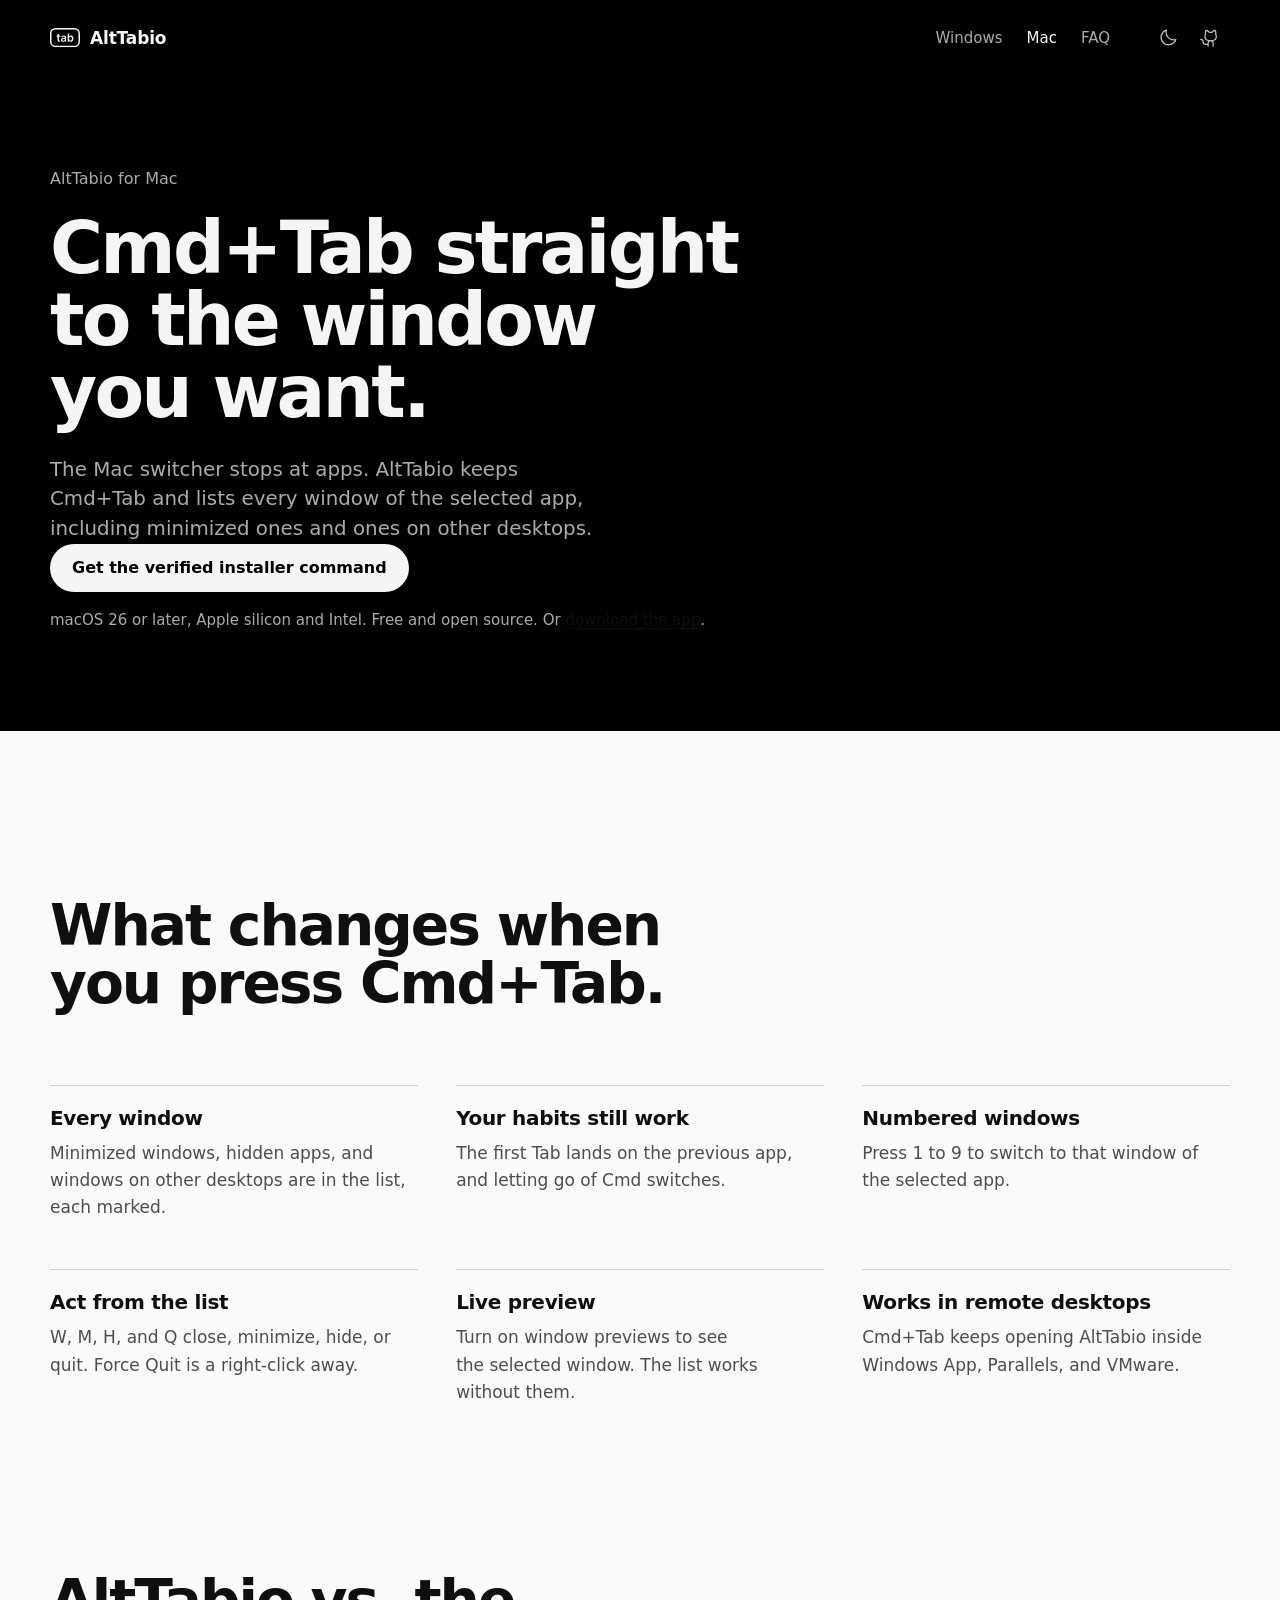
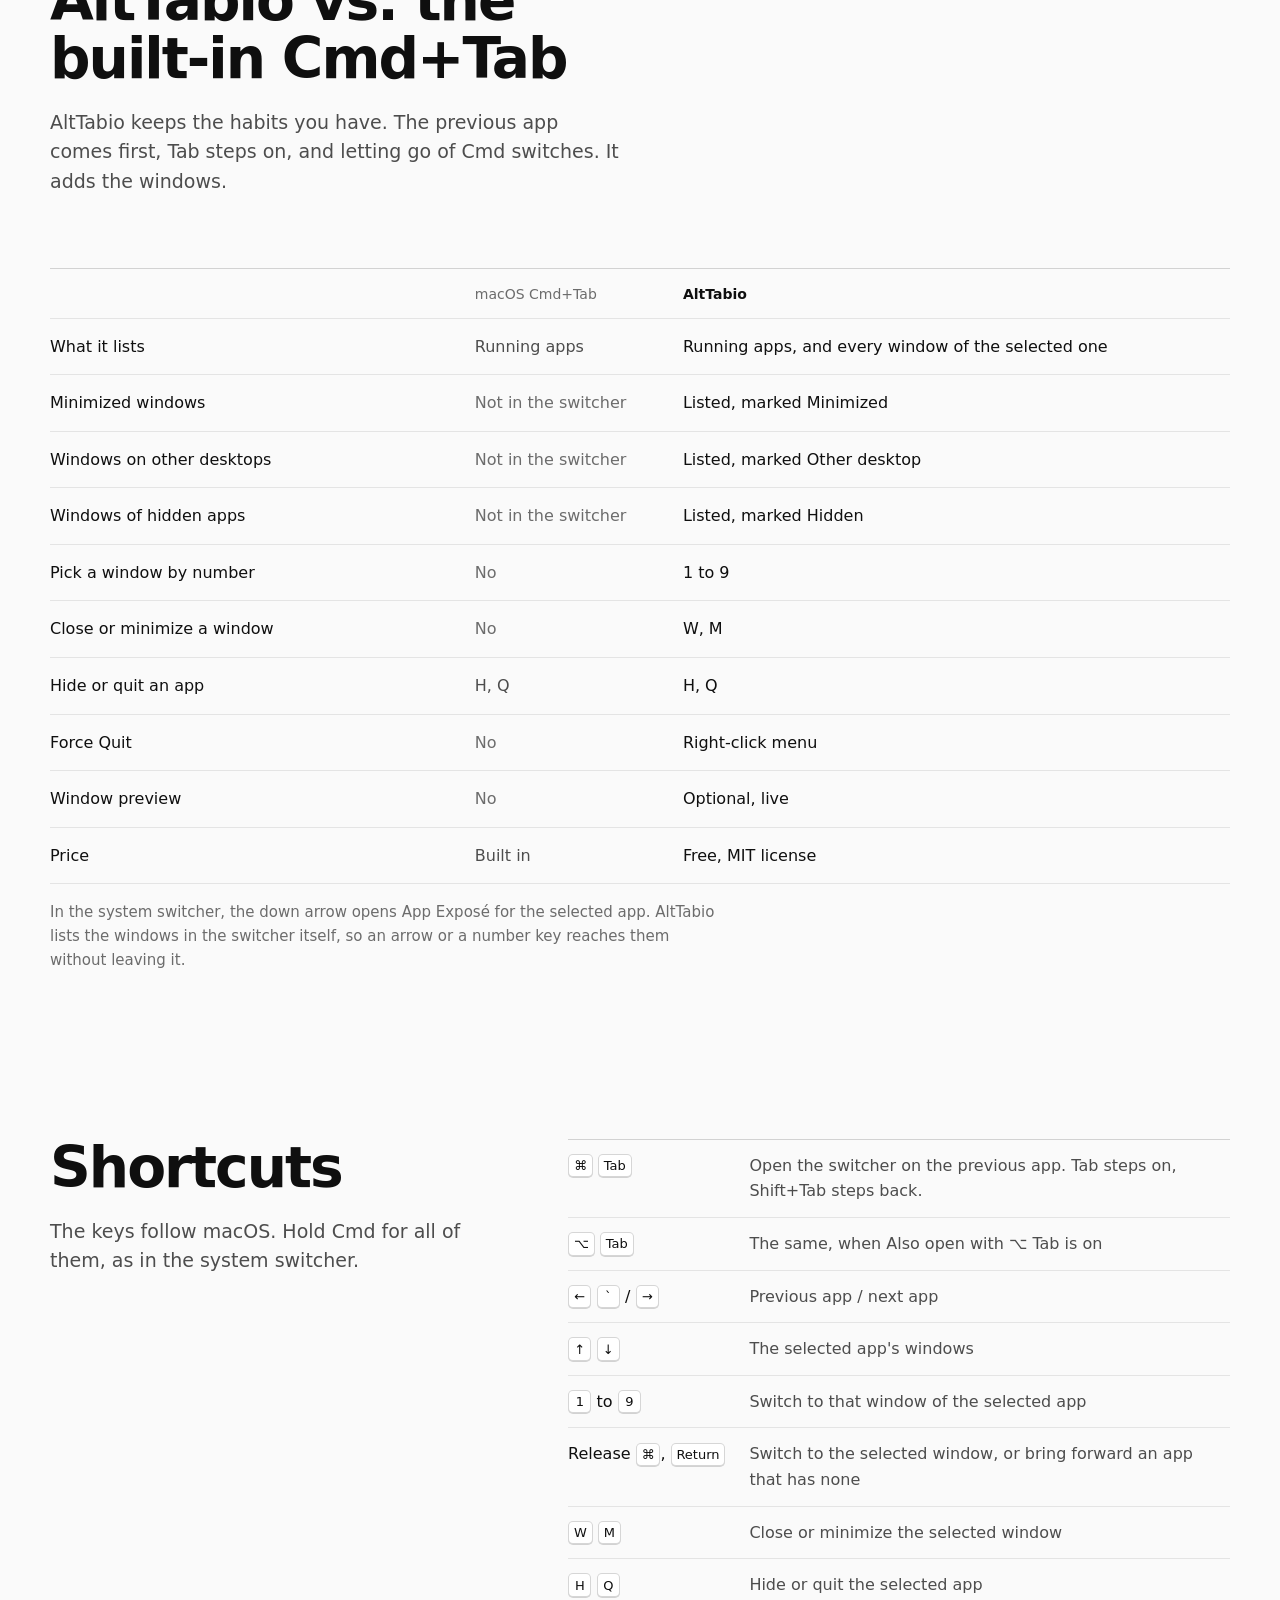
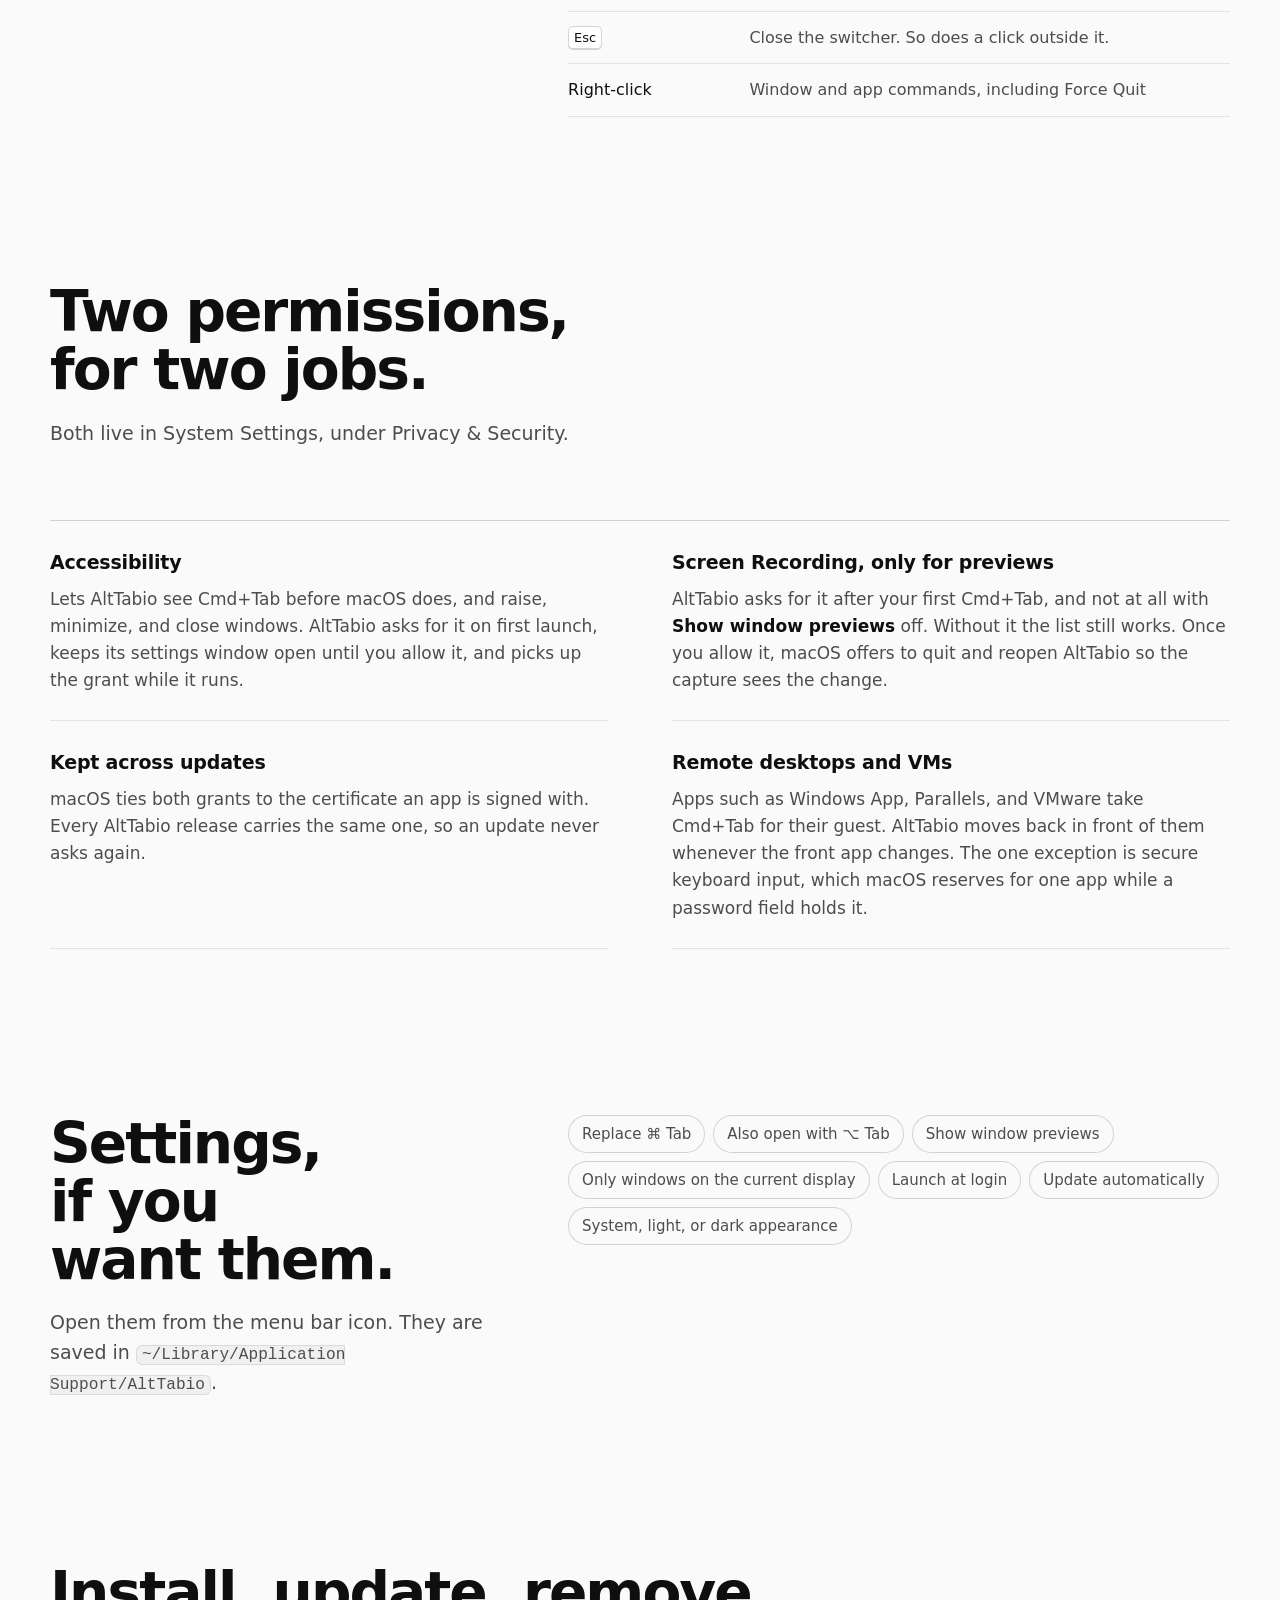
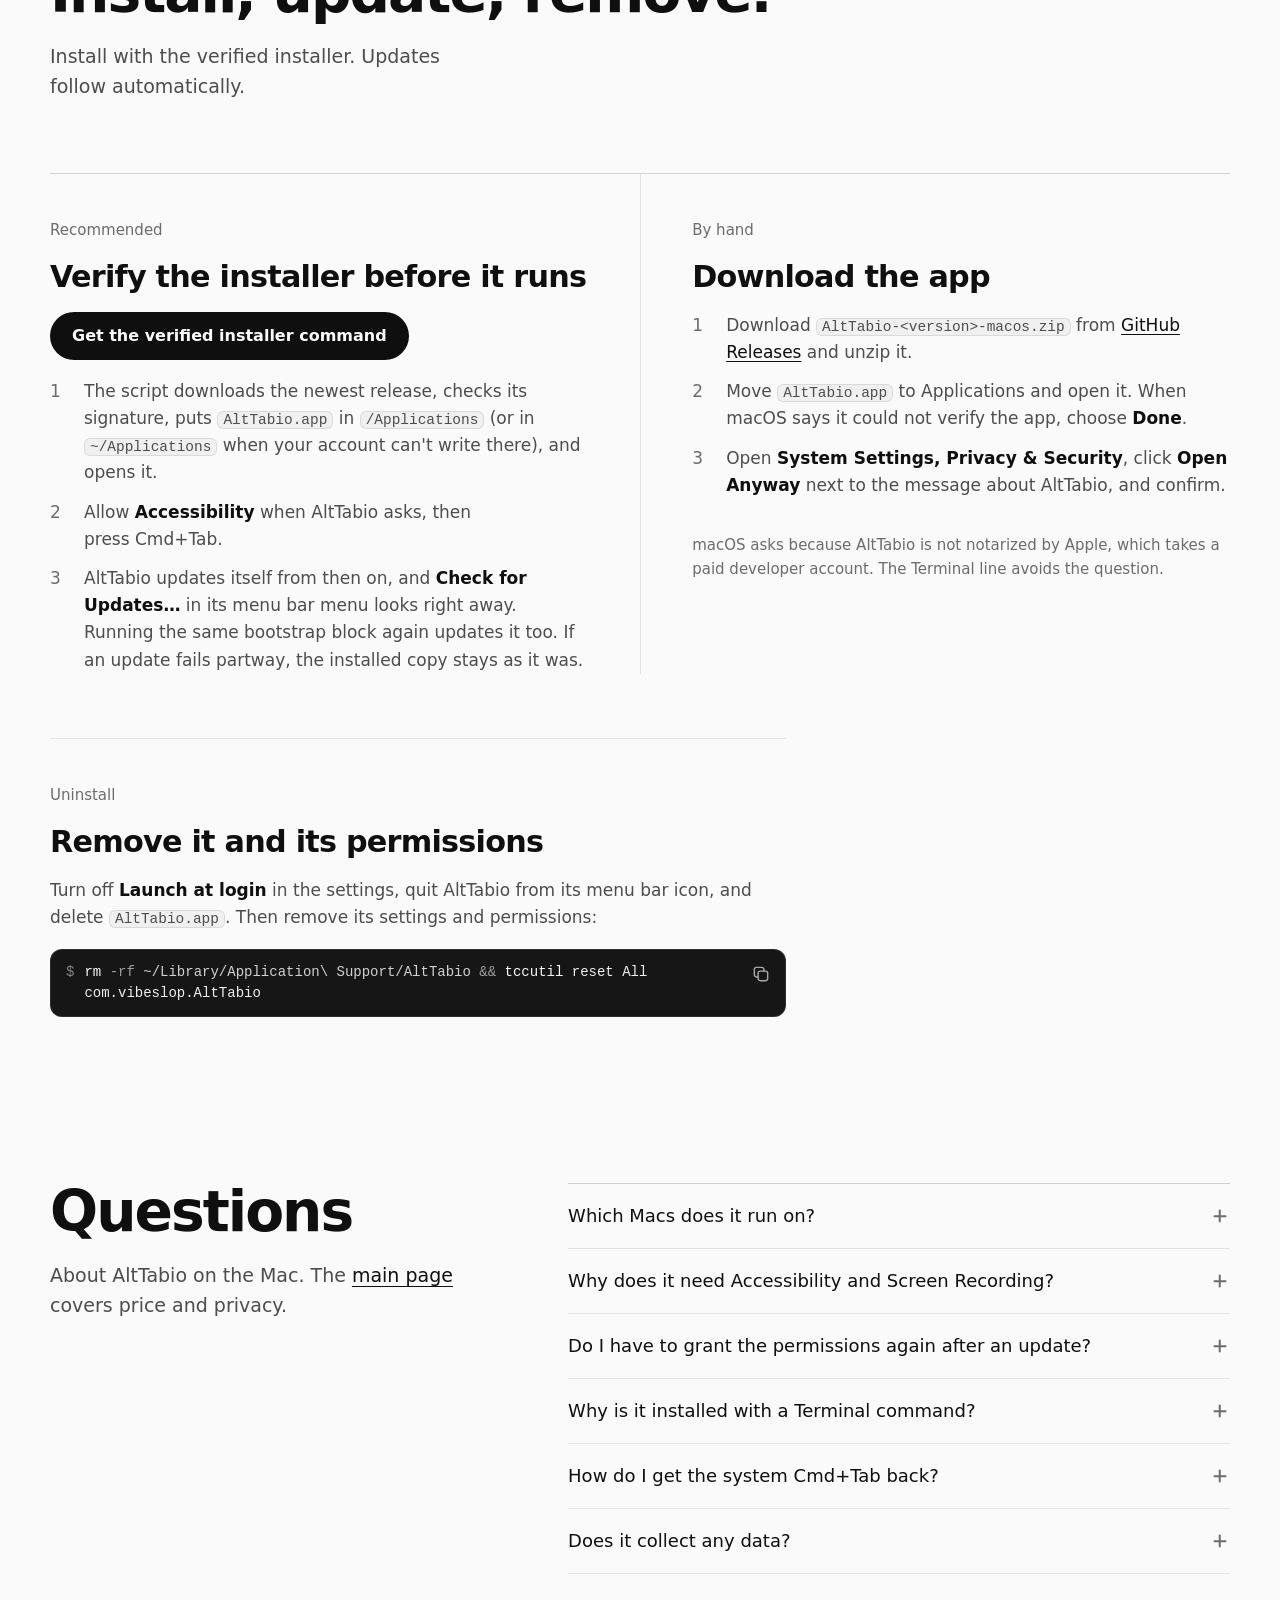
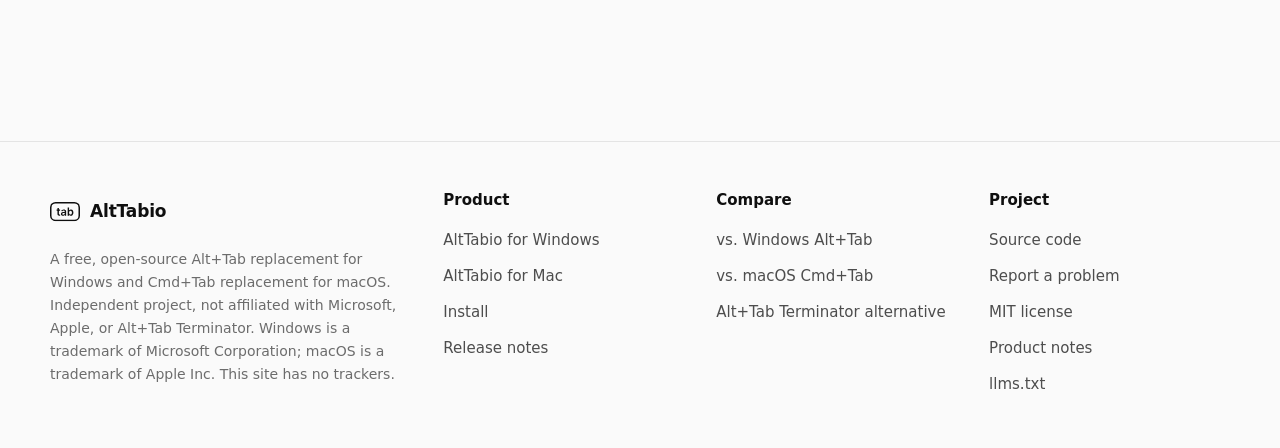
==== docs/mac/index.html @ 4c7744f5 "Authenticate macOS installers before mounting or execution Replace the Pages curl-to-shell command w" ====
<!doctype html>
<html lang="en">
<head>
<meta charset="utf-8" />
<meta name="viewport" content="width=device-width, initial-scale=1" />
<title>AltTabio for Mac: a Cmd+Tab replacement that shows every window</title>
<meta name="description" content="Replace Cmd+Tab on macOS with a switcher that lists every window of every app, including minimized windows and windows on other desktops. Free and open source, for macOS 26 and later." />
<meta name="robots" content="index, follow, max-image-preview:large, max-snippet:-1, max-video-preview:-1" />
<meta name="theme-color" content="#000000" media="(prefers-color-scheme: light)" />
<meta name="theme-color" content="#000000" media="(prefers-color-scheme: dark)" />
<meta name="color-scheme" content="light dark" />
<link rel="canonical" href="https://vibeslop.github.io/AltTabio/mac/" />
<link rel="alternate" type="application/atom+xml" title="AltTabio releases" href="https://github.com/vibeslop/AltTabio/releases.atom" />
<link rel="icon" href="../favicon.ico" sizes="any" />
<link rel="icon" href="../favicon.svg" type="image/svg+xml" />
<link rel="apple-touch-icon" href="../alttabio-icon.png" />
<meta property="og:type" content="website" />
<meta property="og:site_name" content="AltTabio" />
<meta property="og:locale" content="en_US" />
<meta property="og:title" content="AltTabio for Mac: Cmd+Tab that shows every window" />
<meta property="og:description" content="Every window of every app, including minimized ones and ones on other desktops, one Cmd+Tab away. Free and open source." />
<meta property="og:url" content="https://vibeslop.github.io/AltTabio/mac/" />
<meta property="og:image" content="https://vibeslop.github.io/AltTabio/images/og-share.jpg" />
<meta property="og:image:type" content="image/jpeg" />
<meta property="og:image:width" content="1200" />
<meta property="og:image:height" content="630" />
<meta property="og:image:alt" content="AltTabio: Stop tabbing past the window you want. Free for Windows and Mac. A dark keyboard with the Tab key lit." />
<meta name="twitter:card" content="summary_large_image" />
<meta name="twitter:title" content="AltTabio for Mac: Cmd+Tab that shows every window" />
<meta name="twitter:description" content="Every window of every app, including minimized ones and ones on other desktops, one Cmd+Tab away. Free and open source." />
<meta name="twitter:image" content="https://vibeslop.github.io/AltTabio/images/og-share.jpg" />
<link rel="stylesheet" href="../site.css" />
<script>
(function () {
  var root = document.documentElement;
  try {
    var stored = localStorage.getItem("alttabio-theme");
    root.dataset.theme = stored === "light" || stored === "dark" ? stored
      : (matchMedia("(prefers-color-scheme: dark)").matches ? "dark" : "light");
  } catch (e) {
    root.dataset.theme = "light";
  }
  // Picks the download to lead with before the first paint. iPads report a Mac platform
  // but have touch points, and AltTabio does not run on them.
  var platform = (navigator.userAgentData && navigator.userAgentData.platform) || navigator.platform || "";
  root.dataset.os = /mac/i.test(platform) && navigator.maxTouchPoints < 2 ? "mac" : /win/i.test(platform) ? "windows" : "other";
})();
</script>
<script src="../site.js" defer></script>
<script type="application/ld+json">
{
  "@context": "https://schema.org",
  "@graph": [
    {
      "@type": "WebPage",
      "@id": "https://vibeslop.github.io/AltTabio/mac/#webpage",
      "url": "https://vibeslop.github.io/AltTabio/mac/",
      "name": "AltTabio for Mac: a Cmd+Tab replacement that shows every window",
      "isPartOf": {"@id": "https://vibeslop.github.io/AltTabio/#website"},
      "about": {"@id": "https://vibeslop.github.io/AltTabio/mac/#software"},
      "breadcrumb": {"@id": "https://vibeslop.github.io/AltTabio/mac/#breadcrumb"},
      "inLanguage": "en",
      "dateModified": "2026-10-23"
    },
    {
      "@type": "BreadcrumbList",
      "@id": "https://vibeslop.github.io/AltTabio/mac/#breadcrumb",
      "itemListElement": [
        {"@type": "ListItem", "position": 1, "name": "AltTabio", "item": "https://vibeslop.github.io/AltTabio/"},
        {"@type": "ListItem", "position": 2, "name": "Mac", "item": "https://vibeslop.github.io/AltTabio/mac/"}
      ]
    },
    {
      "@type": "SoftwareApplication",
      "@id": "https://vibeslop.github.io/AltTabio/mac/#software",
      "name": "AltTabio for Mac",
      "url": "https://vibeslop.github.io/AltTabio/mac/",
      "image": "https://vibeslop.github.io/AltTabio/alttabio-icon.png",
      "description": "A free, open-source Cmd+Tab replacement for macOS 26 and later. It lists the running apps and every window of the selected one, including minimized windows, windows of hidden apps, and windows on other desktops.",
      "applicationCategory": "UtilitiesApplication",
      "applicationSubCategory": "Window switcher",
      "operatingSystem": "macOS 26",
      "softwareVersion": "1.3.0",
      "softwareRequirements": "macOS 26 or later, Apple silicon or Intel",
      "downloadUrl": "https://github.com/vibeslop/AltTabio/releases/latest",
      "installUrl": "https://vibeslop.github.io/AltTabio/mac/#install",
      "codeRepository": "https://github.com/vibeslop/AltTabio",
      "license": "https://opensource.org/licenses/MIT",
      "isAccessibleForFree": true,
      "offers": {"@type": "Offer", "price": "0", "priceCurrency": "USD", "availability": "https://schema.org/InStock"},
      "featureList": [
        "Replaces Cmd+Tab and optionally Option+Tab",
        "Lists every window of the selected app, including minimized, hidden, and other-desktop windows",
        "Keys 1 to 9 switch to a window of the selected app",
        "W, M, H, and Q close, minimize, hide, or quit from the switcher",
        "Optional live preview of the selected window",
        "Force Quit from the right-click menu",
        "Keeps working inside remote desktop and virtual machine apps",
        "Universal app for Apple silicon and Intel Macs"
      ]
    },
    {
      "@type": "FAQPage",
      "@id": "https://vibeslop.github.io/AltTabio/mac/#faq-schema",
      "mainEntity": [
        {"@type": "Question", "name": "Which Macs does AltTabio run on?", "acceptedAnswer": {"@type": "Answer", "text": "Any Mac with macOS 26 or later. The download is a universal app for Apple silicon and Intel."}},
        {"@type": "Question", "name": "Why does AltTabio need Accessibility and Screen Recording?", "acceptedAnswer": {"@type": "Answer", "text": "Accessibility lets AltTabio see Cmd+Tab before macOS does and raise, minimize, and close windows. Screen Recording is only for window previews, and AltTabio asks for it after your first Cmd+Tab. Without it the list still works, and the preview area shows a hint instead."}},
        {"@type": "Question", "name": "Do I have to grant the permissions again after an update?", "acceptedAnswer": {"@type": "Answer", "text": "No. macOS ties the permissions to the certificate an app is signed with, and every AltTabio release is signed with the same one."}},
        {"@type": "Question", "name": "Why is AltTabio installed with a Terminal command?", "acceptedAnswer": {"@type": "Answer", "text": "AltTabio is not notarized by Apple, which takes a paid developer account, so macOS blocks a copy downloaded in a browser. The README command downloads with curl and verifies the installer image against AltTabio's pinned release certificate before mounting it or running its script."}},
        {"@type": "Question", "name": "How do I get the system Cmd+Tab back?", "acceptedAnswer": {"@type": "Answer", "text": "Turn off Replace Cmd+Tab in the AltTabio settings, or quit AltTabio from its menu bar icon."}},
        {"@type": "Question", "name": "Does AltTabio collect any data?", "acceptedAnswer": {"@type": "Answer", "text": "No. The app has no analytics. It goes online to check for and download updates from GitHub. Update automatically in Settings turns off automatic updates; you can still check manually. Previews are drawn on your Mac and never saved or sent anywhere."}}
      ]
    }
  ]
}
</script>
</head>
<body>
<a class="skip" href="#main">Skip to content</a>

<svg width="0" height="0" style="position:absolute" aria-hidden="true">
  <symbol id="mark" viewBox="0 0 25 16">
    <rect x=".625" y=".625" width="23.75" height="14.75" rx="4" fill="none" stroke="currentColor" stroke-width="1.25"/>
    <path fill="currentColor" d="M8.39 6.3L8.39 7.23L7.41 7.23L7.41 9.96Q7.41 10.23 7.52 10.36Q7.64 10.49 7.91 10.49Q7.99 10.49 8.12 10.47Q8.26 10.45 8.34 10.43L8.53 11.35Q8.33 11.41 8.13 11.43Q7.92 11.46 7.74 11.46Q7.01 11.46 6.61 11.09Q6.22 10.73 6.22 10.06L6.22 7.23L5.5 7.23L5.5 6.3L6.22 6.3L6.22 5.09L7.41 5.09L7.41 6.3ZM10.79 11.49Q10.31 11.49 9.92 11.32Q9.53 11.14 9.31 10.8Q9.09 10.46 9.09 9.96Q9.09 9.39 9.37 9.07Q9.65 8.75 10.09 8.61Q10.53 8.47 11.02 8.42Q11.69 8.35 11.98 8.28Q12.28 8.22 12.28 7.96L12.28 7.94Q12.28 7.56 12.05 7.36Q11.82 7.15 11.39 7.15Q10.95 7.15 10.68 7.35Q10.42 7.54 10.33 7.79L9.23 7.57Q9.46 6.9 10.04 6.57Q10.62 6.24 11.39 6.24Q11.75 6.24 12.11 6.32Q12.48 6.41 12.78 6.61Q13.09 6.8 13.28 7.14Q13.46 7.48 13.46 7.99L13.46 11.39L12.33 11.39L12.33 10.69L12.28 10.69Q12.12 11.01 11.75 11.25Q11.38 11.49 10.79 11.49ZM11.09 10.61Q11.64 10.61 11.96 10.3Q12.29 9.99 12.29 9.56L12.29 8.96Q12.21 9.03 12 9.08Q11.79 9.12 11.55 9.16Q11.32 9.19 11.17 9.21Q10.77 9.27 10.5 9.43Q10.23 9.6 10.23 9.95Q10.23 10.27 10.47 10.44Q10.72 10.61 11.09 10.61ZM17.4 11.48Q16.96 11.48 16.67 11.33Q16.39 11.18 16.21 10.97Q16.04 10.76 15.95 10.58L15.87 10.58L15.87 11.39L14.72 11.39L14.72 4.61L15.9 4.61L15.9 7.15L15.95 7.15Q16.04 6.97 16.2 6.76Q16.37 6.54 16.66 6.39Q16.95 6.24 17.4 6.24Q17.99 6.24 18.47 6.54Q18.94 6.84 19.22 7.42Q19.5 8.01 19.5 8.85Q19.5 9.69 19.22 10.28Q18.95 10.86 18.48 11.17Q18 11.48 17.4 11.48ZM17.08 10.51Q17.67 10.51 17.98 10.03Q18.29 9.56 18.29 8.85Q18.29 8.14 17.98 7.68Q17.68 7.21 17.08 7.21Q16.49 7.21 16.19 7.66Q15.88 8.11 15.88 8.85Q15.88 9.59 16.19 10.05Q16.5 10.51 17.08 10.51Z"/>
  </symbol>
  <symbol id="i-download" viewBox="0 0 24 24"><g fill="none" stroke="currentColor" stroke-width="1.8" stroke-linecap="round" stroke-linejoin="round"><path d="M12 4v11M7.5 10.5L12 15l4.5-4.5M5 19.5h14"/></g></symbol>
  <symbol id="i-github" viewBox="0 0 256 256"><path fill="currentColor" d="M208.31,75.68A59.78,59.78,0,0,0,202.93,28,8,8,0,0,0,196,24a59.75,59.75,0,0,0-48,24H124A59.75,59.75,0,0,0,76,24a8,8,0,0,0-6.93,4,59.78,59.78,0,0,0-5.38,47.68A58.14,58.14,0,0,0,56,104v8a56.06,56.06,0,0,0,48.44,55.47A39.8,39.8,0,0,0,96,192v8H72a24,24,0,0,1-24-24A40,40,0,0,0,8,136a8,8,0,0,0,0,16,24,24,0,0,1,24,24,40,40,0,0,0,40,40H96v16a8,8,0,0,0,16,0V192a24,24,0,0,1,48,0v40a8,8,0,0,0,16,0V192a39.8,39.8,0,0,0-8.44-24.53A56.06,56.06,0,0,0,216,112v-8A58.14,58.14,0,0,0,208.31,75.68ZM200,112a40,40,0,0,1-40,40H112a40,40,0,0,1-40-40v-8a41.74,41.74,0,0,1,6.9-22.48A8,8,0,0,0,80,73.83a43.81,43.81,0,0,1,.79-33.58,43.88,43.88,0,0,1,32.32,20.06A8,8,0,0,0,119.82,64h32.35a8,8,0,0,0,6.74-3.69,43.87,43.87,0,0,1,32.32-20.06A43.81,43.81,0,0,1,192,73.83a8.09,8.09,0,0,0,1,7.65A41.72,41.72,0,0,1,200,104Z"/></symbol>
  <symbol id="i-list" viewBox="0 0 256 256"><path fill="currentColor" d="M224,128a8,8,0,0,1-8,8H40a8,8,0,0,1,0-16H216A8,8,0,0,1,224,128ZM40,72H216a8,8,0,0,0,0-16H40a8,8,0,0,0,0,16ZM216,184H40a8,8,0,0,0,0,16H216a8,8,0,0,0,0-16Z"/></symbol>
  <symbol id="i-x" viewBox="0 0 256 256"><path fill="currentColor" d="M205.66,194.34a8,8,0,0,1-11.32,11.32L128,139.31,61.66,205.66a8,8,0,0,1-11.32-11.32L116.69,128,50.34,61.66A8,8,0,0,1,61.66,50.34L128,116.69l66.34-66.35a8,8,0,0,1,11.32,11.32L139.31,128Z"/></symbol>
  <symbol id="i-sun" viewBox="0 0 256 256"><path fill="currentColor" d="M120,40V16a8,8,0,0,1,16,0V40a8,8,0,0,1-16,0Zm72,88a64,64,0,1,1-64-64A64.07,64.07,0,0,1,192,128Zm-16,0a48,48,0,1,0-48,48A48.05,48.05,0,0,0,176,128ZM58.34,69.66A8,8,0,0,0,69.66,58.34l-16-16A8,8,0,0,0,42.34,53.66Zm0,116.68-16,16a8,8,0,0,0,11.32,11.32l16-16a8,8,0,0,0-11.32-11.32ZM192,72a8,8,0,0,0,5.66-2.34l16-16a8,8,0,0,0-11.32-11.32l-16,16A8,8,0,0,0,192,72Zm5.66,114.34a8,8,0,0,0-11.32,11.32l16,16a8,8,0,0,0,11.32-11.32ZM48,128a8,8,0,0,0-8-8H16a8,8,0,0,0,0,16H40A8,8,0,0,0,48,128Zm80,80a8,8,0,0,0-8,8v24a8,8,0,0,0,16,0V216A8,8,0,0,0,128,208Zm112-88H216a8,8,0,0,0,0,16h24a8,8,0,0,0,0-16Z"/></symbol>
<symbol id="i-moon" viewBox="0 0 256 256"><path fill="currentColor" d="M233.54,142.23a8,8,0,0,0-8-2,88.08,88.08,0,0,1-109.8-109.8,8,8,0,0,0-10-10,104.84,104.84,0,0,0-52.91,37A104,104,0,0,0,136,224a103.09,103.09,0,0,0,62.52-20.88,104.84,104.84,0,0,0,37-52.91A8,8,0,0,0,233.54,142.23ZM188.9,190.34A88,88,0,0,1,65.66,67.11a89,89,0,0,1,31.4-26A106,106,0,0,0,96,56,104.11,104.11,0,0,0,200,160a106,106,0,0,0,14.92-1.06A89,89,0,0,1,188.9,190.34Z"/></symbol>
  <symbol id="i-arrow" viewBox="0 0 24 24"><g fill="none" stroke="currentColor" stroke-width="1.8" stroke-linecap="round" stroke-linejoin="round"><path d="M5 12h14M13 6l6 6-6 6"/></g></symbol>
  <symbol id="i-copy" viewBox="0 0 24 24"><g fill="none" stroke="currentColor" stroke-width="1.7" stroke-linecap="round" stroke-linejoin="round"><rect x="8.5" y="8.5" width="11.5" height="11.5" rx="2.5"/><path d="M15.5 8.5V6.5a2.5 2.5 0 0 0-2.5-2.5H6.5A2.5 2.5 0 0 0 4 6.5V13a2.5 2.5 0 0 0 2.5 2.5h2"/></g></symbol>
  <symbol id="i-check" viewBox="0 0 24 24"><g fill="none" stroke="currentColor" stroke-width="1.9" stroke-linecap="round" stroke-linejoin="round"><path d="M5 12.5l4.5 4.5L19 7.5"/></g></symbol>
  <symbol id="i-terminal" viewBox="0 0 24 24"><g fill="none" stroke="currentColor" stroke-width="1.8" stroke-linecap="round" stroke-linejoin="round"><path d="M5 7.5l4.5 4.5L5 16.5M12 17h7"/></g></symbol>
</svg>

<header class="stage">
  <nav class="wrap nav" aria-label="Site">
    <a class="brand" href="../" aria-label="AltTabio home">
      <svg class="mark" viewBox="0 0 25 16" aria-hidden="true"><use href="#mark"/></svg>
      <span>AltTabio</span>
    </a>
    <div class="navlinks">
      <a href="../windows/">Windows</a>
      <a href="../mac/" aria-current="page">Mac</a>
      <a href="#faq">FAQ</a>
    </div>
    <div class="nav-tools">
      <button class="icon-btn" id="theme-btn" type="button" aria-label="Use the dark appearance">
        <svg viewBox="0 0 256 256" aria-hidden="true"><use href="#i-moon"/></svg>
      </button>
      <a class="icon-btn nav-github" href="https://github.com/vibeslop/AltTabio" aria-label="AltTabio on GitHub">
        <svg viewBox="0 0 256 256" aria-hidden="true"><use href="#i-github"/></svg>
      </a>
    </div>
  </nav>
</header>

<main id="main">
  <section class="stage page-hero" aria-labelledby="hero-title">
    <div class="wrap">
      <span class="eyebrow">AltTabio for Mac</span>
      <h1 id="hero-title">Cmd+Tab straight to the window you want.</h1>
      <p class="sub">The Mac switcher stops at apps. AltTabio keeps Cmd+Tab and lists every window of the selected app, including minimized ones and ones on other desktops.</p>
      <a class="btn" href="https://github.com/vibeslop/AltTabio#macos">Get the verified installer command</a>
      <p class="note">macOS 26 or later, Apple silicon and Intel. Free and open source. Or <a href="#install">download the app</a>.</p>
    </div>
  </section>

  <section id="features" aria-labelledby="features-title">
    <div class="wrap">
      <div class="head">
        <h2 id="features-title">What changes when you press Cmd+Tab.</h2>
      </div>
      <dl class="promises three">
        <div><dt>Every window</dt><dd>Minimized windows, hidden apps, and windows on other desktops are in the list, each marked.</dd></div>
        <div><dt>Your habits still work</dt><dd>The first Tab lands on the previous app, and letting go of Cmd switches.</dd></div>
        <div><dt>Numbered windows</dt><dd>Press 1 to 9 to switch to that window of the selected app.</dd></div>
        <div><dt>Act from the list</dt><dd>W, M, H, and Q close, minimize, hide, or quit. Force Quit is a right-click away.</dd></div>
        <div><dt>Live preview</dt><dd>Turn on window previews to see the selected window. The list works without them.</dd></div>
        <div><dt>Works in remote desktops</dt><dd>Cmd+Tab keeps opening AltTabio inside Windows App, Parallels, and VMware.</dd></div>
      </dl>
    </div>
  </section>

  <section id="compare" aria-labelledby="compare-title">
    <div class="wrap">
      <div class="head">
        <h2 id="compare-title">AltTabio vs. the built-in Cmd+Tab</h2>
        <p>AltTabio keeps the habits you have. The previous app comes first, Tab steps on, and letting go of Cmd switches. It adds the windows.</p>
      </div>
      <div class="table-wrap">
          <table class="compare">
            <thead><tr><th scope="col"><span class="sr-only">Feature</span></th><th scope="col">macOS Cmd+Tab</th><th scope="col" class="us">AltTabio</th></tr></thead>
            <tbody>
              <tr><th scope="row">What it lists</th><td class="">Running apps</td><td class="us">Running apps, and every window of the selected one</td></tr>
              <tr><th scope="row">Minimized windows</th><td class="no">Not in the switcher</td><td class="us">Listed, marked Minimized</td></tr>
              <tr><th scope="row">Windows on other desktops</th><td class="no">Not in the switcher</td><td class="us">Listed, marked Other desktop</td></tr>
              <tr><th scope="row">Windows of hidden apps</th><td class="no">Not in the switcher</td><td class="us">Listed, marked Hidden</td></tr>
              <tr><th scope="row">Pick a window by number</th><td class="no">No</td><td class="us">1 to 9</td></tr>
              <tr><th scope="row">Close or minimize a window</th><td class="no">No</td><td class="us">W, M</td></tr>
              <tr><th scope="row">Hide or quit an app</th><td class="">H, Q</td><td class="us">H, Q</td></tr>
              <tr><th scope="row">Force Quit</th><td class="no">No</td><td class="us">Right-click menu</td></tr>
              <tr><th scope="row">Window preview</th><td class="no">No</td><td class="us">Optional, live</td></tr>
              <tr><th scope="row">Price</th><td class="">Built in</td><td class="us">Free, MIT license</td></tr>
            </tbody>
          </table>
        </div>
      <p class="note">In the system switcher, the down arrow opens App Exposé for the selected app. AltTabio lists the windows in the switcher itself, so an arrow or a number key reaches them without leaving it.</p>
    </div>
  </section>

  <section id="shortcuts" aria-labelledby="shortcuts-title">
    <div class="wrap split">
      <div class="head">
        <h2 id="shortcuts-title">Shortcuts</h2>
        <p>The keys follow macOS. Hold Cmd for all of them, as in the system switcher.</p>
      </div>
      <div class="table-wrap">
        <table class="table">
          <caption class="sr-only">AltTabio shortcuts on macOS</caption>
          <tbody>
          <tr><th scope="row"><kbd>⌘</kbd> <kbd>Tab</kbd></th><td>Open the switcher on the previous app. Tab steps on, Shift+Tab steps back.</td></tr>
          <tr><th scope="row"><kbd>⌥</kbd> <kbd>Tab</kbd></th><td>The same, when Also open with ⌥ Tab is on</td></tr>
          <tr><th scope="row"><kbd>←</kbd> <kbd>`</kbd> / <kbd>→</kbd></th><td>Previous app / next app</td></tr>
          <tr><th scope="row"><kbd>↑</kbd> <kbd>↓</kbd></th><td>The selected app's windows</td></tr>
          <tr><th scope="row"><kbd>1</kbd> to <kbd>9</kbd></th><td>Switch to that window of the selected app</td></tr>
          <tr><th scope="row">Release <kbd>⌘</kbd>, <kbd>Return</kbd></th><td>Switch to the selected window, or bring forward an app that has none</td></tr>
          <tr><th scope="row"><kbd>W</kbd> <kbd>M</kbd></th><td>Close or minimize the selected window</td></tr>
          <tr><th scope="row"><kbd>H</kbd> <kbd>Q</kbd></th><td>Hide or quit the selected app</td></tr>
          <tr><th scope="row"><kbd>Esc</kbd></th><td>Close the switcher. So does a click outside it.</td></tr>
          <tr><th scope="row">Right-click</th><td>Window and app commands, including Force Quit</td></tr>
          </tbody>
        </table>
      </div>
    </div>
  </section>

  <section id="permissions" aria-labelledby="permissions-title">
    <div class="wrap">
      <div class="head">
        <h2 id="permissions-title">Two permissions, for two jobs.</h2>
        <p>Both live in System Settings, under Privacy &amp; Security.</p>
      </div>
      <div class="cards">
        <div><h3>Accessibility</h3><p>Lets AltTabio see Cmd+Tab before macOS does, and raise, minimize, and close windows. AltTabio asks for it on first launch, keeps its settings window open until you allow it, and picks up the grant while it runs.</p></div>
        <div><h3>Screen Recording, only for previews</h3><p>AltTabio asks for it after your first Cmd+Tab, and not at all with <strong>Show window previews</strong> off. Without it the list still works. Once you allow it, macOS offers to quit and reopen AltTabio so the capture sees the change.</p></div>
        <div><h3>Kept across updates</h3><p>macOS ties both grants to the certificate an app is signed with. Every AltTabio release carries the same one, so an update never asks again.</p></div>
        <div id="remote"><h3>Remote desktops and VMs</h3><p>Apps such as Windows App, Parallels, and VMware take Cmd+Tab for their guest. AltTabio moves back in front of them whenever the front app changes. The one exception is secure keyboard input, which macOS reserves for one app while a password field holds it.</p></div>
      </div>
    </div>
  </section>

  <section id="settings" aria-labelledby="settings-title">
    <div class="wrap split">
      <div class="head">
        <h2 id="settings-title">Settings, if you want them.</h2>
        <p>Open them from the menu bar icon. They are saved in <code class="inline">~/Library/Application Support/AltTabio</code>.</p>
      </div>
      <ul class="chips">
        <li>Replace ⌘ Tab</li><li>Also open with ⌥ Tab</li><li>Show window previews</li>
        <li>Only windows on the current display</li><li>Launch at login</li><li>Update automatically</li><li>System, light, or dark appearance</li>
      </ul>
    </div>
  </section>

  <section id="install" aria-labelledby="install-title">
    <div class="wrap">
      <div class="head">
        <h2 id="install-title">Install, update, remove.</h2>
        <p>Install with the verified installer. Updates follow automatically.</p>
      </div>
      <div class="get">
        <div>
          <span class="os">Recommended</span>
          <h3>Verify the installer before it runs</h3>
          <a class="btn" href="https://github.com/vibeslop/AltTabio#macos">Get the verified installer command</a>
          <ol class="steps">
            <li><span>The script downloads the newest release, checks its signature, puts <code class="inline">AltTabio.app</code> in <code class="inline">/Applications</code> (or in <code class="inline">~/Applications</code> when your account can't write there), and opens it.</span></li>
            <li><span>Allow <strong>Accessibility</strong> when AltTabio asks, then press Cmd+Tab.</span></li>
            <li><span>AltTabio updates itself from then on, and <strong>Check for Updates…</strong> in its menu bar menu looks right away. Running the same bootstrap block again updates it too. If an update fails partway, the installed copy stays as it was.</span></li>
          </ol>
        </div>
        <div>
          <span class="os">By hand</span>
          <h3>Download the app</h3>
          <ol class="steps">
            <li><span>Download <code class="inline">AltTabio-&lt;version&gt;-macos.zip</code> from <a href="https://github.com/vibeslop/AltTabio/releases/latest">GitHub Releases</a> and unzip it.</span></li>
            <li><span>Move <code class="inline">AltTabio.app</code> to Applications and open it. When macOS says it could not verify the app, choose <strong>Done</strong>.</span></li>
            <li><span>Open <strong>System Settings, Privacy &amp; Security</strong>, click <strong>Open Anyway</strong> next to the message about AltTabio, and confirm.</span></li>
          </ol>
          <p class="note">macOS asks because AltTabio is not notarized by Apple, which takes a paid developer account. The Terminal line avoids the question.</p>
        </div>
      </div>
      <div class="solo" id="uninstall">
        <span class="os">Uninstall</span>
        <h3>Remove it and its permissions</h3>
        <div class="prose"><p>Turn off <strong>Launch at login</strong> in the settings, quit AltTabio from its menu bar icon, and delete <code class="inline">AltTabio.app</code>. Then remove its settings and permissions:</p></div>
        <div class="cmd">
            <span class="p" aria-hidden="true">$</span>
            <code id="uninstall-cmd"><span class="t-prog">rm</span> <span class="t-flag">-rf</span> <span class="t-path">~/Library/Application\ Support/AltTabio</span> <span class="t-op">&amp;&amp;</span> <span class="t-prog">tccutil</span> reset All com.vibeslop.AltTabio</code>
            <button class="icon-btn" type="button" data-copy="uninstall-cmd" aria-label="Copy the command">
              <svg class="i-copy" viewBox="0 0 24 24" aria-hidden="true"><use href="#i-copy"/></svg>
              <svg class="i-check" viewBox="0 0 24 24" aria-hidden="true"><use href="#i-check"/></svg>
            </button>
            <span class="sr-only copy-status" aria-live="polite"></span>
          </div>
      </div>
    </div>
  </section>

  <section id="faq" aria-labelledby="faq-title">
    <div class="wrap split">
      <div class="head">
        <h2 id="faq-title">Questions</h2>
        <p>About AltTabio on the Mac. The <a href="../#faq">main page</a> covers price and privacy.</p>
      </div>
      <div class="faq">
        <details>
          <summary>Which Macs does it run on?<span class="plus" aria-hidden="true"></span></summary>
          <div class="ans"><p>Any Mac with macOS 26 or later. The download is a universal app for Apple silicon and Intel.</p></div>
        </details>
        <details>
          <summary>Why does it need Accessibility and Screen Recording?<span class="plus" aria-hidden="true"></span></summary>
          <div class="ans"><p>Accessibility lets AltTabio see Cmd+Tab before macOS does and raise, minimize, and close windows. Screen Recording is only for window previews, and AltTabio asks for it after your first Cmd+Tab. Without it the list still works, and the preview area shows a hint instead.</p></div>
        </details>
        <details>
          <summary>Do I have to grant the permissions again after an update?<span class="plus" aria-hidden="true"></span></summary>
          <div class="ans"><p>No. macOS ties the permissions to the certificate an app is signed with, and every AltTabio release is signed with the same one.</p></div>
        </details>
        <details>
          <summary>Why is it installed with a Terminal command?<span class="plus" aria-hidden="true"></span></summary>
          <div class="ans"><p>AltTabio is not notarized by Apple, which takes a paid developer account, so macOS blocks a copy downloaded in a browser. The <a href="https://github.com/vibeslop/AltTabio#macos">README command</a> downloads with curl and verifies the installer image against AltTabio's pinned release certificate before mounting it or running its script.</p></div>
        </details>
        <details>
          <summary>How do I get the system Cmd+Tab back?<span class="plus" aria-hidden="true"></span></summary>
          <div class="ans"><p>Turn off <strong>Replace ⌘ Tab</strong> in the AltTabio settings, or quit AltTabio from its menu bar icon.</p></div>
        </details>
        <details>
          <summary>Does it collect any data?<span class="plus" aria-hidden="true"></span></summary>
          <div class="ans"><p>No. The app has no analytics. It goes online to check for and download updates from GitHub. <strong>Update automatically</strong> in Settings turns off automatic updates; you can still check manually. Previews are drawn on your Mac and never saved or sent anywhere.</p></div>
        </details>
      </div>
    </div>
  </section>

</main>

<footer>
  <div class="wrap foot">
    <div>
      <a class="brand" href="../">
        <svg class="mark" viewBox="0 0 25 16" aria-hidden="true"><use href="#mark"/></svg>
        <span>AltTabio</span>
      </a>
      <p class="colophon">A free, open-source Alt+Tab replacement for Windows and Cmd+Tab replacement for macOS. Independent project, not affiliated with Microsoft, Apple, or Alt+Tab Terminator. Windows is a trademark of Microsoft Corporation; macOS is a trademark of Apple Inc. This site has no trackers.</p>
    </div>
    <nav aria-labelledby="foot-product">
      <h2 id="foot-product">Product</h2>
      <ul>
        <li><a href="../windows/">AltTabio for Windows</a></li>
        <li><a href="../mac/">AltTabio for Mac</a></li>
        <li><a href="../#install">Install</a></li>
        <li><a href="https://github.com/vibeslop/AltTabio/releases">Release notes</a></li>
      </ul>
    </nav>
    <nav aria-labelledby="foot-compare">
      <h2 id="foot-compare">Compare</h2>
      <ul>
        <li><a href="../windows/#compare">vs. Windows Alt+Tab</a></li>
        <li><a href="../mac/#compare">vs. macOS Cmd+Tab</a></li>
        <li><a href="../#faq-terminator">Alt+Tab Terminator alternative</a></li>
      </ul>
    </nav>
    <nav aria-labelledby="foot-project">
      <h2 id="foot-project">Project</h2>
      <ul>
        <li><a href="https://github.com/vibeslop/AltTabio">Source code</a></li>
        <li><a href="https://github.com/vibeslop/AltTabio/issues">Report a problem</a></li>
        <li><a href="https://github.com/vibeslop/AltTabio/blob/main/LICENSE">MIT license</a></li>
        <li><a href="../product.md">Product notes</a></li>
        <li><a href="../llms.txt">llms.txt</a></li>
      </ul>
    </nav>
  </div>
</footer>

<dialog class="sheet" id="mac-sheet" aria-labelledby="sheet-title">
  <h2 id="sheet-title">Install AltTabio on your Mac</h2>
  <p>Copy the bootstrap block from the README into Terminal. It verifies the installer image with the pinned release certificate before running its script.</p>
  <a class="btn" href="https://github.com/vibeslop/AltTabio#macos">Get the verified installer command</a>
  <div class="row">
    <a href="../mac/#install">Other ways to install</a>
    <form method="dialog"><button class="btn btn-quiet btn-sm">Done</button></form>
  </div>
</dialog>
</body>
</html>
---- docs/site.css ----
/* AltTabio's switcher is drawn in pure greys with no accent, and the site follows it: neutral
   greys tuned in OKLCH, the system font the app draws with, and black and white for the one
   action on each screen. Every page opens on a dark stage; the rest follows the appearance. */
:root{
  color-scheme: light;
  --bg: oklch(0.985 0 0);
  --bg-2: oklch(0.955 0 0);
  --surface: oklch(1 0 0);
  --text: oklch(0.17 0 0);
  --text-2: oklch(0.42 0 0);
  --text-3: oklch(0.53 0 0);
  --line: oklch(0 0 0 / 0.09);
  --line-2: oklch(0 0 0 / 0.16);
  --stage: oklch(0 0 0);
  --stage-text: oklch(0.97 0 0);
  --stage-text-2: oklch(0.74 0 0);
  --sans: "Segoe UI Variable Text", "Segoe UI", system-ui, -apple-system, Roboto, "Helvetica Neue", sans-serif;
  --display: "Segoe UI Variable Display", "Segoe UI", system-ui, -apple-system, Roboto, "Helvetica Neue", sans-serif;
  --mono: ui-monospace, "SF Mono", "Cascadia Mono", Menlo, Consolas, monospace;
  --maxw: 1180px;
  --space: clamp(6rem, 13vw, 11rem);
}
[data-theme="dark"]{
  color-scheme: dark;
  --bg: oklch(0.14 0 0);
  --bg-2: oklch(0.175 0 0);
  --surface: oklch(0.19 0 0);
  --text: oklch(0.96 0 0);
  --text-2: oklch(0.78 0 0);
  --text-3: oklch(0.66 0 0);
  /* Solid in the dark: alpha white borders glow instead of receding. */
  --line: oklch(0.25 0 0);
  --line-2: oklch(0.32 0 0);
}

*,*::before,*::after{ box-sizing: border-box; }
html{ -webkit-text-size-adjust: 100%; scroll-behavior: smooth; scroll-padding-top: 24px; font-synthesis: none; }
body{
  margin: 0; background: var(--bg); color: var(--text);
  font: 400 1.0625rem/1.6 var(--sans);
  overflow-wrap: break-word;
  -webkit-font-smoothing: antialiased; -moz-osx-font-smoothing: grayscale;
}
img{ max-width: 100%; height: auto; display: block; }
svg{ display: block; }
a{ color: inherit; text-decoration-thickness: from-font; text-underline-offset: 0.2em; touch-action: manipulation; }
p{ margin: 0; }
h1,h2,h3{ margin: 0; font-family: var(--display); text-wrap: balance; }
code{ font-family: var(--mono); }
::selection{ background: oklch(0.5 0 0 / 0.3); }
:where(a,button,summary,[tabindex]):focus-visible{ outline: 2px solid currentColor; outline-offset: 3px; }
.sr-only{ position: absolute; width: 1px; height: 1px; padding: 0; margin: -1px; overflow: hidden; clip-path: inset(50%); white-space: nowrap; border: 0; }
.skip{
  position: absolute; left: 12px; top: 12px; z-index: 50; padding: 10px 14px; border-radius: 10px;
  background: var(--stage-text); color: var(--stage); font-weight: 600; text-decoration: none; translate: 0 -200%;
}
.skip:focus-visible{ translate: 0 0; }
.wrap{ width: min(var(--maxw), calc(100% - 64px)); margin-inline: auto; }
@media (max-width: 767px){ .wrap{ width: calc(100% - 40px); } }
[data-os="mac"] .only-win, :root:not([data-os="mac"]) .only-mac{ display: none !important; }
.theme-switching, .theme-switching *{ transition: none !important; }

/* Buttons: one solid action per screen, in the text color; everything else is a quiet link. */
.btn{
  display: inline-flex; align-items: center; justify-content: center; gap: 10px;
  height: 48px; padding: 0 22px; border: 0; border-radius: 999px; cursor: pointer; user-select: none;
  font: 600 1rem/1 var(--sans); text-decoration: none; white-space: nowrap;
  background: var(--text); color: var(--bg);
  transition-property: background-color, color, transform; transition-duration: 150ms; transition-timing-function: ease-out;
}
.btn svg{ width: 18px; height: 18px; flex: none; }
.btn:active{ transform: scale(0.97); }
@media (hover: hover) and (pointer: fine){ .btn:hover{ background: color-mix(in oklch, var(--text) 82%, var(--bg)); } }
.btn-quiet{ background: transparent; color: var(--text); box-shadow: inset 0 0 0 1px var(--line-2); }
@media (hover: hover) and (pointer: fine){ .btn-quiet:hover{ background: var(--bg-2); } }
.btn-sm{ height: 36px; padding: 0 16px; font-size: 0.9375rem; }
.link{ display: inline-flex; align-items: center; gap: 6px; font-weight: 500; color: inherit; text-decoration: none; }
.link svg{ width: 16px; height: 16px; transition: translate 150ms ease-out; }
@media (hover: hover) and (pointer: fine){ .link:hover{ text-decoration: underline; } .link:hover svg{ translate: 3px 0; } }
.icon-btn{
  width: 40px; height: 40px; flex: none; display: grid; place-items: center; padding: 0; border: 0;
  border-radius: 999px; background: transparent; color: inherit; opacity: 0.8; cursor: pointer;
  transition: opacity 150ms ease-out, background-color 150ms ease-out;
}
.icon-btn svg{ width: 20px; height: 20px; }
@media (hover: hover) and (pointer: fine){ .icon-btn:hover{ opacity: 1; background: oklch(0.5 0 0 / 0.14); } }

/* The stage: every page opens on black, the header sits on it and scrolls away with it. */
.stage{ position: relative; isolation: isolate; background: var(--stage); color: var(--stage-text); }
.stage .btn{ background: var(--stage-text); color: var(--stage); }
@media (hover: hover) and (pointer: fine){ .stage .btn:hover{ background: oklch(0.85 0 0); } }
.nav{ position: relative; z-index: 2; display: flex; align-items: center; gap: 8px 28px; min-height: 76px; }
.brand{ display: flex; align-items: center; gap: 10px; min-height: 44px; margin-inline-end: auto; font: 600 1.0625rem/1 var(--display); letter-spacing: -0.01em; text-decoration: none; }
.brand .mark{ width: 30px; height: 19.2px; color: var(--stage-text); overflow: visible; }
.navlinks{ display: flex; gap: 4px; }
.navlinks a{ display: inline-flex; align-items: center; min-height: 40px; padding: 0 10px; font-size: 0.9375rem; color: var(--stage-text-2); text-decoration: none; transition: color 150ms ease-out; }
.navlinks a[aria-current="page"]{ color: var(--stage-text); }
@media (hover: hover) and (pointer: fine){ .navlinks a:hover{ color: var(--stage-text); } }
.nav-tools{ display: flex; align-items: center; gap: 2px; }
@media (max-width: 559px){ .nav{ gap: 4px 12px; } .navlinks a{ padding: 0 6px; } .nav-github{ display: none; } }

/* Home hero: a dark keyboard, its corner lit, with the problem in one sentence beside it. The
   picture is a render whose corners are pure black, so it melts into the stage at any crop. */
.hero{ position: relative; min-height: calc(min(100svh, 62vw) - 76px); display: flex; flex-direction: column; }
.hero-art{ position: absolute; inset: 0; z-index: -1; }
.hero-art img{ width: 100%; height: 100%; object-fit: cover; object-position: 40% 100%; }
.hero-copy{ flex: 1; display: flex; flex-direction: column; justify-content: center; padding: clamp(24px, 6vh, 72px) 0 clamp(64px, 12vh, 140px); }
.hero h1{ max-width: 13ch; font-size: clamp(2.75rem, 1rem + 5.2vw, 5.75rem); font-weight: 650; line-height: 0.98; letter-spacing: -0.04em; }
.hero .sub{ max-width: 30rem; margin-top: 28px; font-size: clamp(1.0625rem, 1rem + 0.3vw, 1.25rem); line-height: 1.5; color: var(--stage-text-2); text-wrap: pretty; }
.cta{ display: flex; flex-wrap: wrap; align-items: center; gap: 14px 26px; margin-top: 36px; }
.stage .note{ margin-top: 16px; font-size: 0.9375rem; color: var(--stage-text-2); }
/* On a phone the keys get their own crop above the words, so neither covers the other. */
@media (max-width: 759px){
  .hero{ min-height: 0; }
  .hero-art{ position: relative; inset: auto; z-index: 0; order: 2; margin-top: -8px; }
  .hero-art img{ height: auto; aspect-ratio: 1200 / 728; object-position: 50% 50%; }
  .hero-copy{ order: 1; padding: 28px 0 8px; }
  .cta .btn{ flex: 1 1 100%; }
}

/* Page heroes on the Windows and Mac pages: the same stage, words only. */
.page-hero{ padding: clamp(56px, 10vh, 120px) 0 clamp(64px, 11vh, 128px); }
.page-hero .eyebrow{ display: block; margin-bottom: 20px; font-size: 1rem; font-weight: 500; color: var(--stage-text-2); }
.page-hero h1{ max-width: 15ch; font-size: clamp(2.5rem, 1rem + 4.4vw, 5rem); font-weight: 650; line-height: 1; letter-spacing: -0.038em; }
.page-hero .sub{ max-width: 34rem; margin-top: 26px; font-size: clamp(1.0625rem, 1rem + 0.3vw, 1.25rem); line-height: 1.5; color: var(--stage-text-2); text-wrap: pretty; }
.page-hero .cmd{ max-width: 40rem; margin-top: 36px; }

/* Sections: one idea each, a big heading, and room around it. */
main > section:not(.stage){ padding-top: var(--space); }
.head{ max-width: 46rem; margin-bottom: clamp(40px, 6vw, 72px); }
.head h2{ font-size: clamp(2.25rem, 1.3rem + 2.8vw, 3.75rem); font-weight: 650; line-height: 1.02; letter-spacing: -0.035em; }
.head p{ margin-top: 20px; max-width: 36rem; font-size: clamp(1.0625rem, 1rem + 0.25vw, 1.1875rem); line-height: 1.55; color: var(--text-2); text-wrap: pretty; }
.head p a{ color: var(--text); }

/* How it works: the three presses, numbered the way the switcher numbers windows. */
.presses{ display: grid; grid-template-columns: repeat(3, minmax(0, 1fr)); gap: 0 clamp(24px, 4vw, 56px); margin: 0; padding: 0; list-style: none; counter-reset: press; }
.presses li{ counter-increment: press; padding-top: 22px; border-top: 1px solid var(--line-2); }
.presses li::before{ content: counter(press); display: block; margin-bottom: 40px; font: 500 0.9375rem/1 var(--sans); color: var(--text-3); font-variant-numeric: tabular-nums; }
.presses b{ display: block; font: 650 clamp(1.5rem, 1.1rem + 1.1vw, 2.125rem)/1.12 var(--display); letter-spacing: -0.025em; }
.presses span{ display: block; margin-top: 12px; max-width: 26ch; color: var(--text-2); text-wrap: pretty; }
@media (max-width: 759px){ .presses{ grid-template-columns: minmax(0, 1fr); gap: 36px; } .presses li::before{ margin-bottom: 18px; } }

/* The one product picture, given room: a real capture of the Windows switcher. */
.shot{ margin: clamp(64px, 9vw, 120px) 0 0; }
.shot img{ width: 100%; border-radius: 12px; background: #0e1014; box-shadow: 0 0 0 1px var(--line), 0 40px 80px -40px oklch(0 0 0 / 0.45); }
.shot-first{ margin: 0 0 clamp(56px, 7vw, 96px); }
.shot figcaption{ margin-top: 18px; font-size: 0.9375rem; color: var(--text-3); text-wrap: pretty; }
.platforms{ display: grid; grid-template-columns: repeat(2, minmax(0, 1fr)); gap: 32px clamp(32px, 6vw, 88px); margin-top: clamp(48px, 6vw, 80px); }
.platforms h3{ font-size: 1.25rem; font-weight: 650; letter-spacing: -0.015em; }
.platforms p{ margin-top: 10px; max-width: 34rem; color: var(--text-2); text-wrap: pretty; }
.platforms .link{ margin-top: 14px; }
@media (max-width: 759px){ .platforms{ grid-template-columns: minmax(0, 1fr); } }

/* What AltTabio doesn't ask for, as four plain statements. */
.promises{ display: grid; grid-template-columns: repeat(4, minmax(0, 1fr)); gap: 40px clamp(24px, 3vw, 40px); margin: 0; }
.promises div{ padding-top: 20px; border-top: 1px solid var(--line-2); }
.promises dt{ font: 650 1.25rem/1.2 var(--display); letter-spacing: -0.015em; }
.promises dd{ margin: 10px 0 0; color: var(--text-2); text-wrap: pretty; }
.promises.three{ grid-template-columns: repeat(3, minmax(0, 1fr)); row-gap: 48px; }
@media (max-width: 959px){ .promises{ grid-template-columns: repeat(2, minmax(0, 1fr)); } }
@media (max-width: 519px){ .promises{ grid-template-columns: minmax(0, 1fr); } }

/* Get it: the two systems side by side, divided by a rule rather than boxed. */
.get{ display: grid; grid-template-columns: repeat(2, minmax(0, 1fr)); border-top: 1px solid var(--line-2); }
.get > div{ display: flex; flex-direction: column; align-items: flex-start; gap: 18px; min-width: 0; padding: clamp(28px, 4vw, 44px) clamp(24px, 4vw, 56px) 0 0; }
.get > div + div{ padding-left: clamp(24px, 4vw, 56px); padding-right: 0; border-left: 1px solid var(--line); }
.get .os, .solo .os{ font-size: 0.9375rem; color: var(--text-3); }
.get h3, .solo h3{ font-size: clamp(1.5rem, 1.25rem + 0.8vw, 2rem); font-weight: 650; letter-spacing: -0.025em; line-height: 1.12; }
.get .cmd{ align-self: stretch; }
@media (max-width: 767px){
  .get{ grid-template-columns: minmax(0, 1fr); }
  .get > div, .get > div + div{ padding: 28px 0 32px; border-left: 0; }
  .get > div + div{ border-top: 1px solid var(--line); }
}
.solo{ display: flex; flex-direction: column; align-items: flex-start; gap: 18px; max-width: 46rem; margin-top: clamp(40px, 5vw, 64px); padding-top: clamp(28px, 4vw, 44px); border-top: 1px solid var(--line); }
.solo .cmd{ align-self: stretch; }
.steps{ margin: 0; padding: 0; list-style: none; counter-reset: step; display: grid; gap: 12px; }
.steps > li{ counter-increment: step; display: grid; grid-template-columns: 24px minmax(0, 1fr); gap: 10px; color: var(--text-2); text-wrap: pretty; }
.steps > li::before{ content: counter(step); color: var(--text-3); font-variant-numeric: tabular-nums; }
.steps strong{ color: var(--text); font-weight: 600; }
.steps a, .prose a, .faq a, .get a:not(.btn), .note a, .platforms a{ color: var(--text); }
.more-link{ font-weight: 500; }
code.inline{ font-size: 0.85em; padding: 1px 6px; border-radius: 6px; background: var(--bg-2); box-shadow: inset 0 0 0 1px var(--line); }
.prose{ display: grid; gap: 12px; color: var(--text-2); text-wrap: pretty; }
.prose strong{ color: var(--text); font-weight: 600; }

/* Copyable command: always on black, like a terminal. */
.cmd{
  display: flex; align-items: flex-start; gap: 4px; min-width: 0; max-width: 100%;
  padding: 6px 6px 6px 16px; border-radius: 12px; text-align: start;
  background: oklch(0.2 0 0); color: oklch(0.95 0 0); box-shadow: inset 0 0 0 1px oklch(1 0 0 / 0.1);
  font: 400 0.875rem/1.5 var(--mono);
}
.stage .cmd{ background: oklch(0.16 0 0); }
.cmd .p{ color: oklch(0.62 0 0); user-select: none; margin-inline-end: 6px; padding-top: 7px; }
/* Wraps rather than scrolls, so the whole command is visible before anyone pastes it. */
.cmd code{ flex: 1; min-width: 0; overflow-wrap: anywhere; padding: 7px 0; }
.cmd .t-prog{ color: oklch(0.98 0 0); }
.cmd .t-flag, .cmd .t-op{ color: oklch(0.7 0 0); }
.cmd .t-path{ color: oklch(0.86 0 0); }
.cmd .icon-btn{ width: 38px; height: 38px; border-radius: 6px; color: oklch(0.85 0 0); }
.cmd .icon-btn[data-copied] .i-copy, .cmd .icon-btn:not([data-copied]) .i-check{ display: none; }

/* Install sheet on the Mac button */
.sheet{
  width: min(560px, calc(100vw - 32px)); padding: 24px; border: 0; border-radius: 20px;
  background: var(--surface); color: var(--text); box-shadow: 0 0 0 1px var(--line), 0 40px 80px -20px oklch(0 0 0 / 0.45);
}
.sheet::backdrop{ background: oklch(0 0 0 / 0.5); backdrop-filter: blur(4px); }
.sheet h2{ font-size: 1.375rem; font-weight: 650; letter-spacing: -0.02em; }
.sheet p{ margin-top: 8px; color: var(--text-2); font-size: 1rem; }
.sheet .cmd{ margin-top: 18px; }
.sheet .row{ margin-top: 18px; display: flex; justify-content: space-between; align-items: center; gap: 12px; font-size: 0.9375rem; }

/* Tables */
.table-wrap{ border-top: 1px solid var(--line-2); overflow-x: auto; }
.compare{ width: 100%; border-collapse: collapse; font-size: 1rem; }
.compare th, .compare td{ padding: 15px 16px 15px 0; text-align: start; vertical-align: top; border-bottom: 1px solid var(--line); }
.compare thead th{ font-size: 0.875rem; font-weight: 500; color: var(--text-3); padding-top: 14px; padding-bottom: 12px; }
.compare tbody th{ font-weight: 500; width: 36%; }
.compare td{ color: var(--text-2); }
.compare .us{ color: var(--text); font-weight: 500; }
.compare thead .us{ color: var(--text); font-weight: 600; }
.compare .no{ color: var(--text-3); }
.note{ margin-top: 16px; font-size: 0.9375rem; color: var(--text-3); max-width: 70ch; text-wrap: pretty; }
.table{ width: 100%; border-collapse: collapse; font-size: 1rem; }
.table th, .table td{ padding: 13px 0; text-align: start; vertical-align: top; border-bottom: 1px solid var(--line); }
.table th{ font-weight: 500; white-space: nowrap; padding-inline-end: 24px; }
.table td{ color: var(--text-2); }
kbd{
  display: inline-grid; place-items: center; min-width: 1.8em; height: 1.8em; padding: 0 0.45em; border-radius: 0.38em; vertical-align: 0.05em;
  font: 500 0.8125em/1 var(--sans); color: var(--text); background: var(--surface); box-shadow: inset 0 0 0 1px var(--line-2), 0 1px 0 var(--line-2);
}
.chips{ display: flex; flex-wrap: wrap; gap: 8px; margin: 0; padding: 0; list-style: none; }
.chips li{ padding: 7px 14px; border-radius: 999px; font-size: 0.9375rem; color: var(--text-2); box-shadow: inset 0 0 0 1px var(--line-2); }
.cards{ display: grid; grid-template-columns: repeat(2, minmax(0, 1fr)); gap: 0 clamp(24px, 5vw, 64px); border-top: 1px solid var(--line-2); }
.cards > div{ display: grid; gap: 8px; align-content: start; padding: 26px 0; border-bottom: 1px solid var(--line); }
.cards h3{ font-size: 1.1875rem; font-weight: 650; letter-spacing: -0.01em; }
.cards p{ color: var(--text-2); text-wrap: pretty; }
.cards strong{ color: var(--text); font-weight: 600; }
@media (max-width: 767px){ .cards{ grid-template-columns: minmax(0, 1fr); } }
@media (max-width: 599px){ .compare{ font-size: 0.9375rem; } .compare th, .compare td{ padding: 12px 10px 12px 0; } }

/* Two-column block: heading on the left, content on the right */
.split{ display: grid; grid-template-columns: minmax(0, 0.8fr) minmax(0, 1.2fr); gap: clamp(28px, 6vw, 96px); align-items: start; }
.split .head{ margin-bottom: 0; }
/* The heading stays beside the list it introduces while the list scrolls past. */
@media (min-width: 900px){ .split > .head{ position: sticky; top: 40px; } }
@media (max-width: 899px){ .split{ grid-template-columns: minmax(0, 1fr); } }

/* FAQ */
.faq details{ border-bottom: 1px solid var(--line); }
.faq details:first-child{ border-top: 1px solid var(--line-2); }
summary{ list-style: none; cursor: pointer; user-select: none; }
summary::-webkit-details-marker{ display: none; }
.faq summary{ display: flex; align-items: center; justify-content: space-between; gap: 16px; min-height: 64px; padding: 16px 0; font-size: 1.125rem; font-weight: 500; text-wrap: pretty; }
.faq .plus{ width: 20px; height: 20px; flex: none; position: relative; color: var(--text-3); transition: transform 200ms cubic-bezier(0.23, 1, 0.32, 1); }
.faq .plus::before, .faq .plus::after{ content: ""; position: absolute; left: 50%; top: 50%; width: 13px; height: 1.5px; background: currentColor; translate: -50% -50%; border-radius: 1px; }
.faq .plus::after{ rotate: 90deg; }
.faq details[open] .plus{ transform: rotate(45deg); }
.faq .ans{ padding: 0 40px 22px 0; color: var(--text-2); display: grid; gap: 10px; text-wrap: pretty; }
details::details-content{ opacity: 0; content-visibility: hidden; transition: opacity 160ms ease-out, content-visibility 160ms allow-discrete; }
details[open]::details-content{ opacity: 1; content-visibility: visible; transition-duration: 220ms; }

/* Footer */
footer{ margin-top: var(--space); padding: 48px 0 max(48px, env(safe-area-inset-bottom)); border-top: 1px solid var(--line); }
.foot{ display: grid; grid-template-columns: minmax(0, 1.5fr) repeat(3, minmax(0, 1fr)); gap: 40px 32px; }
.foot .brand .mark{ color: var(--text); }
.colophon{ margin-top: 14px; font-size: 0.875rem; line-height: 1.65; color: var(--text-3); max-width: 42ch; }
.foot h2{ font: 600 0.9375rem/1.4 var(--sans); margin-bottom: 12px; }
.foot ul{ list-style: none; margin: 0; padding: 0; display: grid; gap: 2px; }
.foot ul a{ display: inline-flex; align-items: center; min-height: 34px; font-size: 0.9375rem; color: var(--text-2); text-decoration: none; transition: color 150ms ease-out; }
@media (hover: hover) and (pointer: fine){ .foot ul a:hover{ color: var(--text); } }
@media (max-width: 859px){ .foot{ grid-template-columns: repeat(3, minmax(0, 1fr)); } .foot > :first-child{ grid-column: 1 / -1; } }
@media (max-width: 519px){ .foot{ grid-template-columns: repeat(2, minmax(0, 1fr)); } .foot ul a{ min-height: 42px; } }

@media (prefers-reduced-motion: reduce){
  html{ scroll-behavior: auto; }
  .btn, .icon-btn, .link svg, .faq .plus, details::details-content, details[open]::details-content{ transition: none; }
  .btn:active{ transform: none; }
}
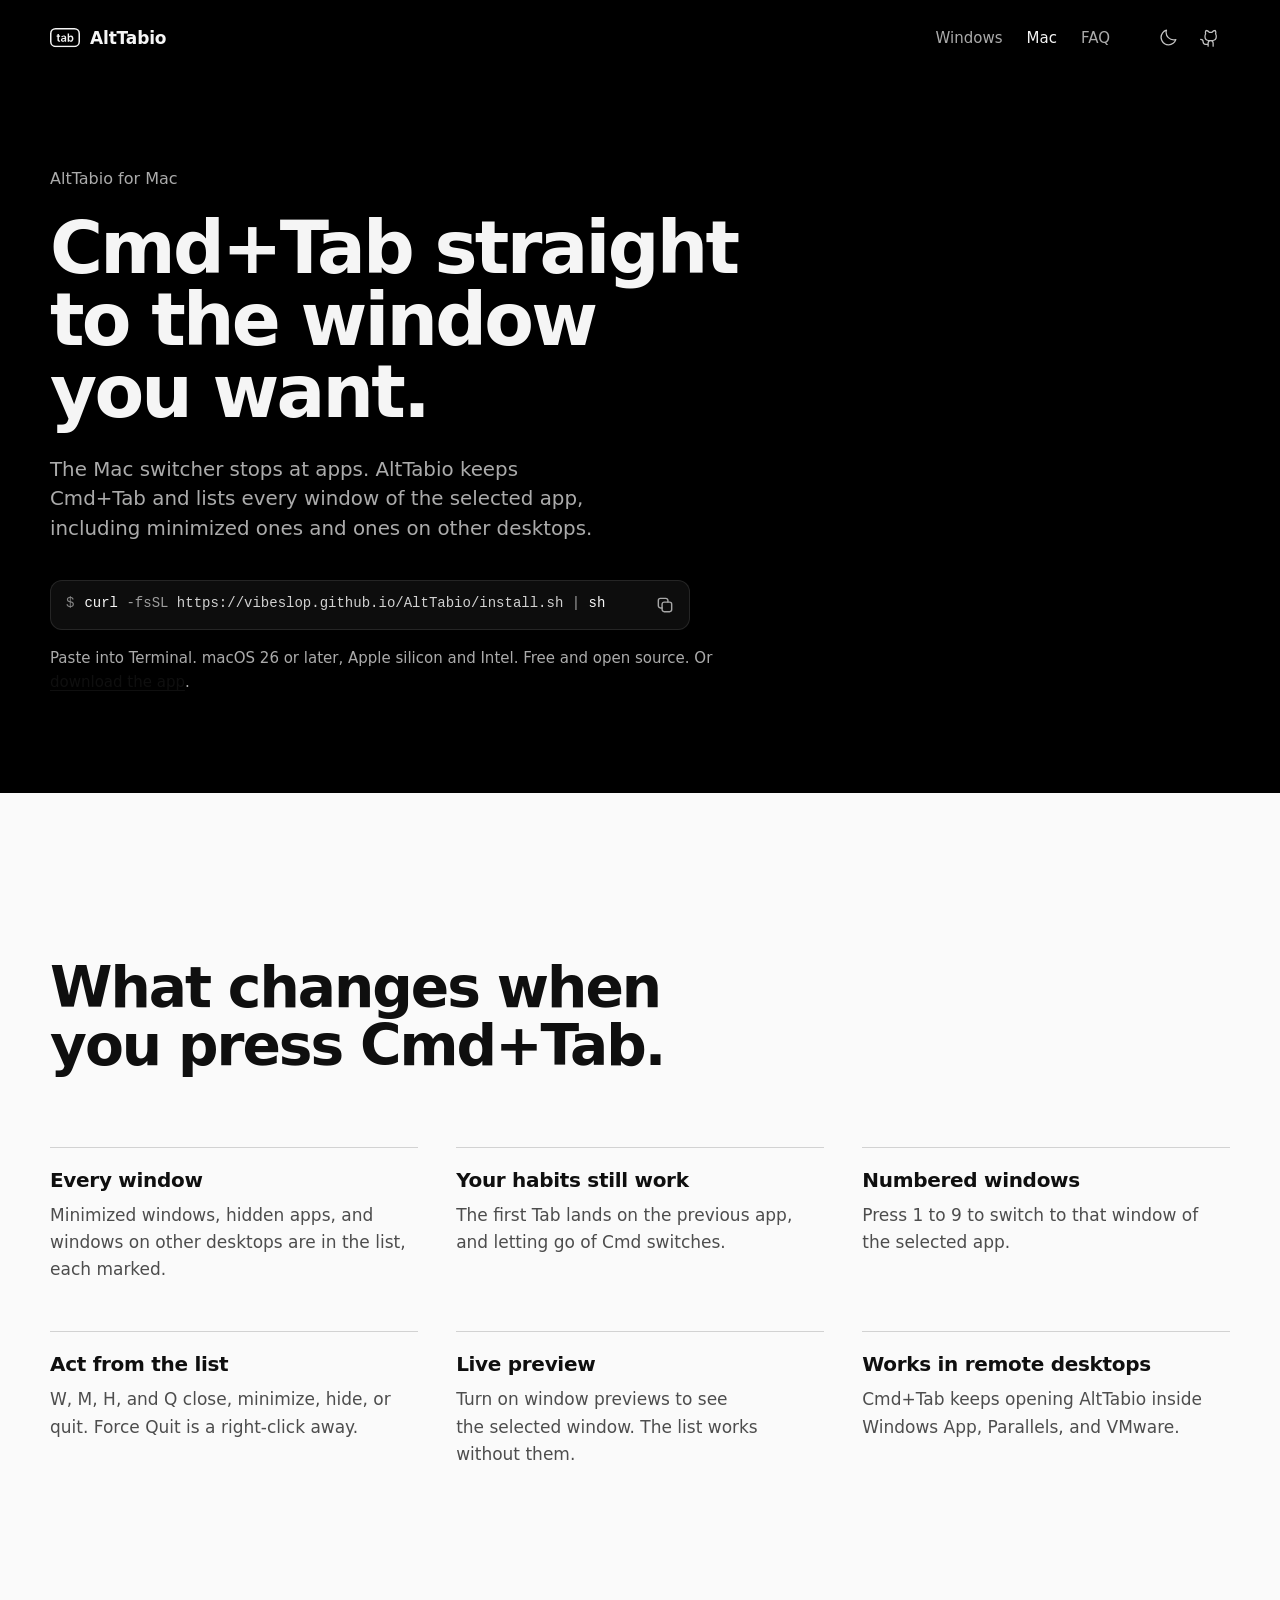
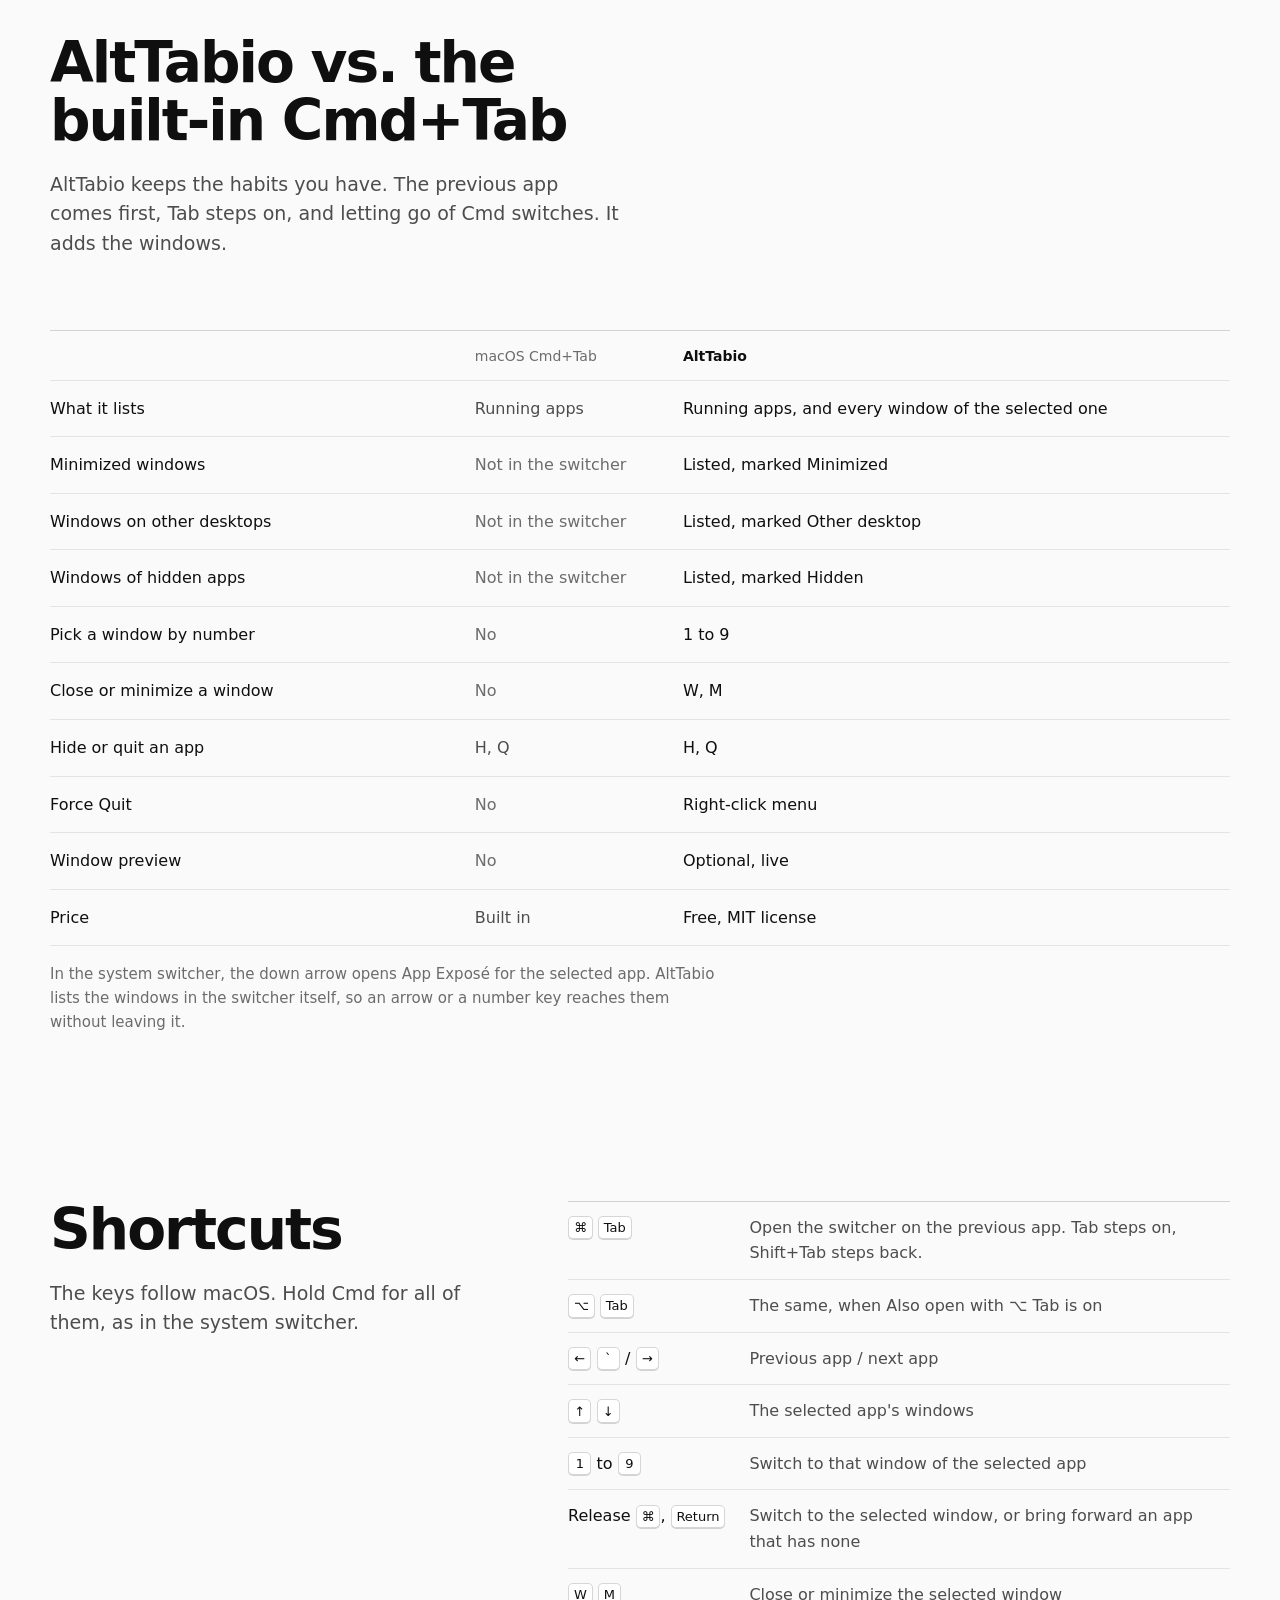
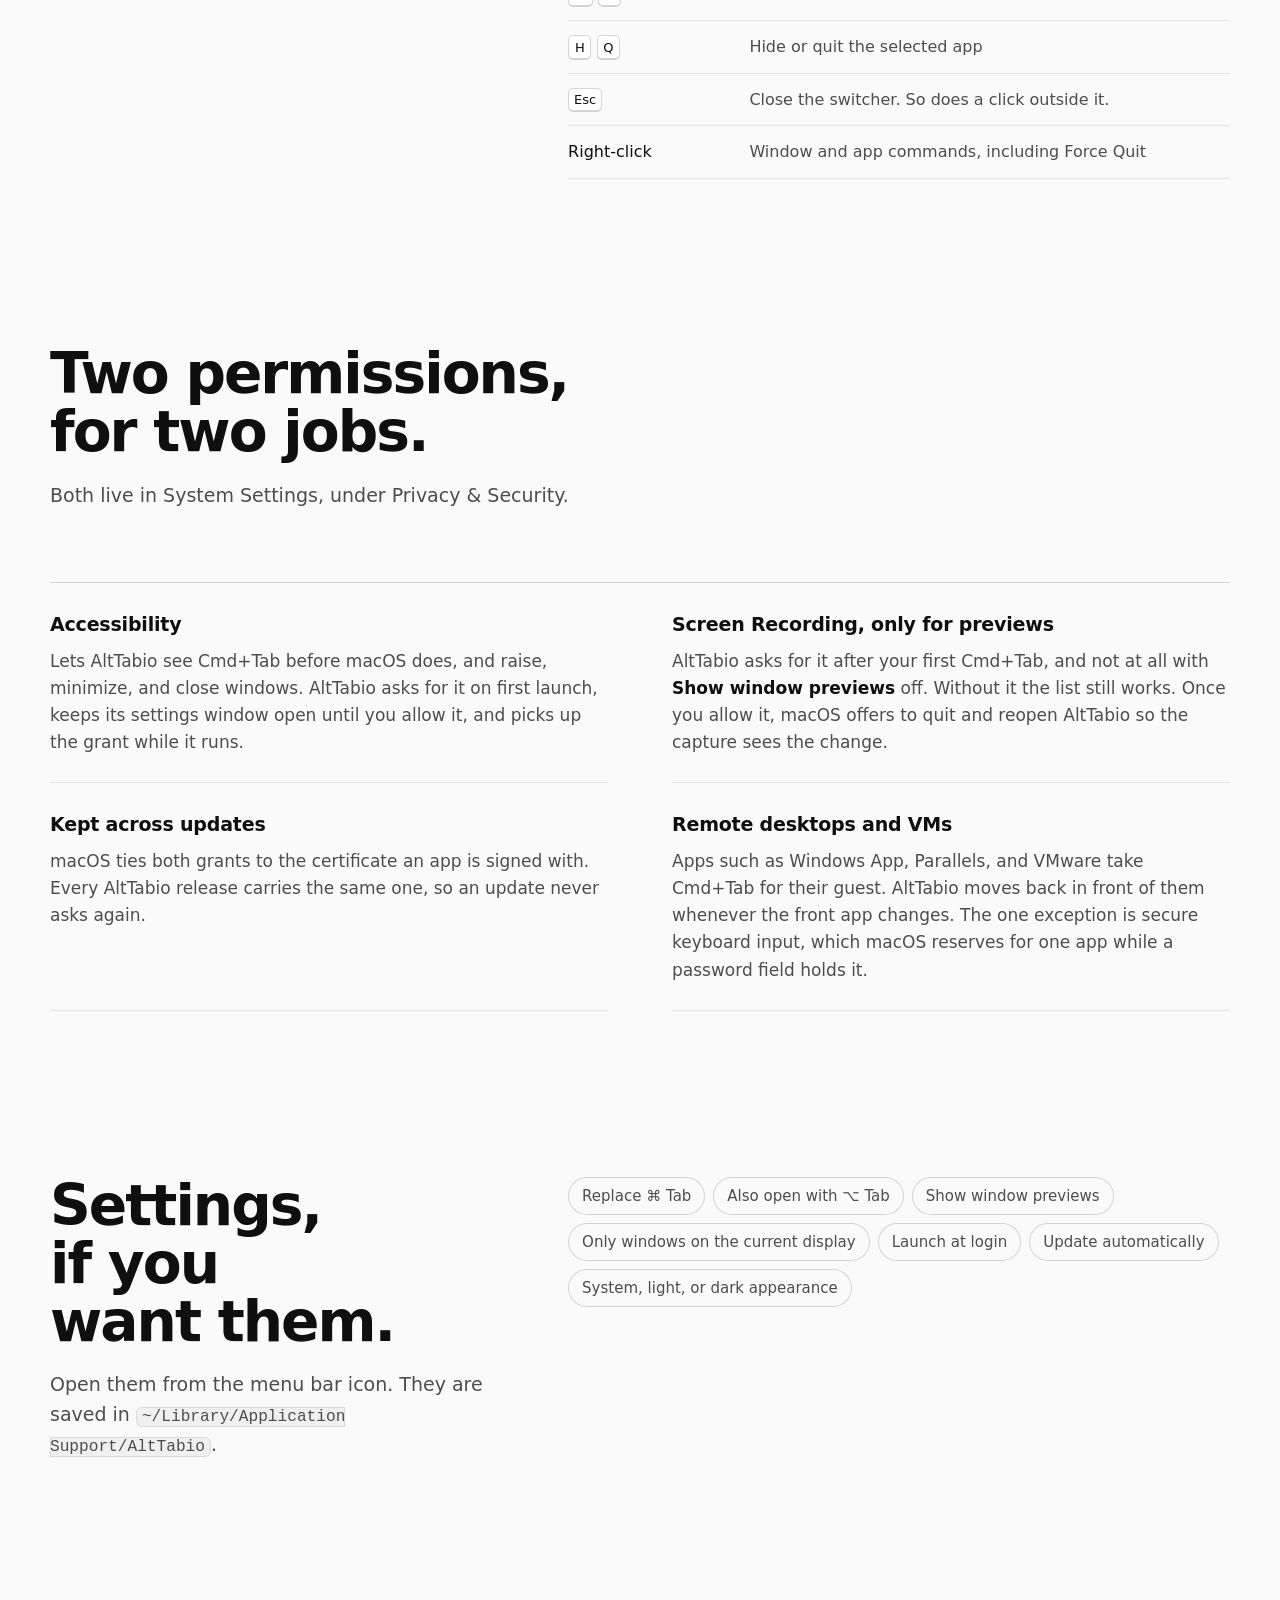
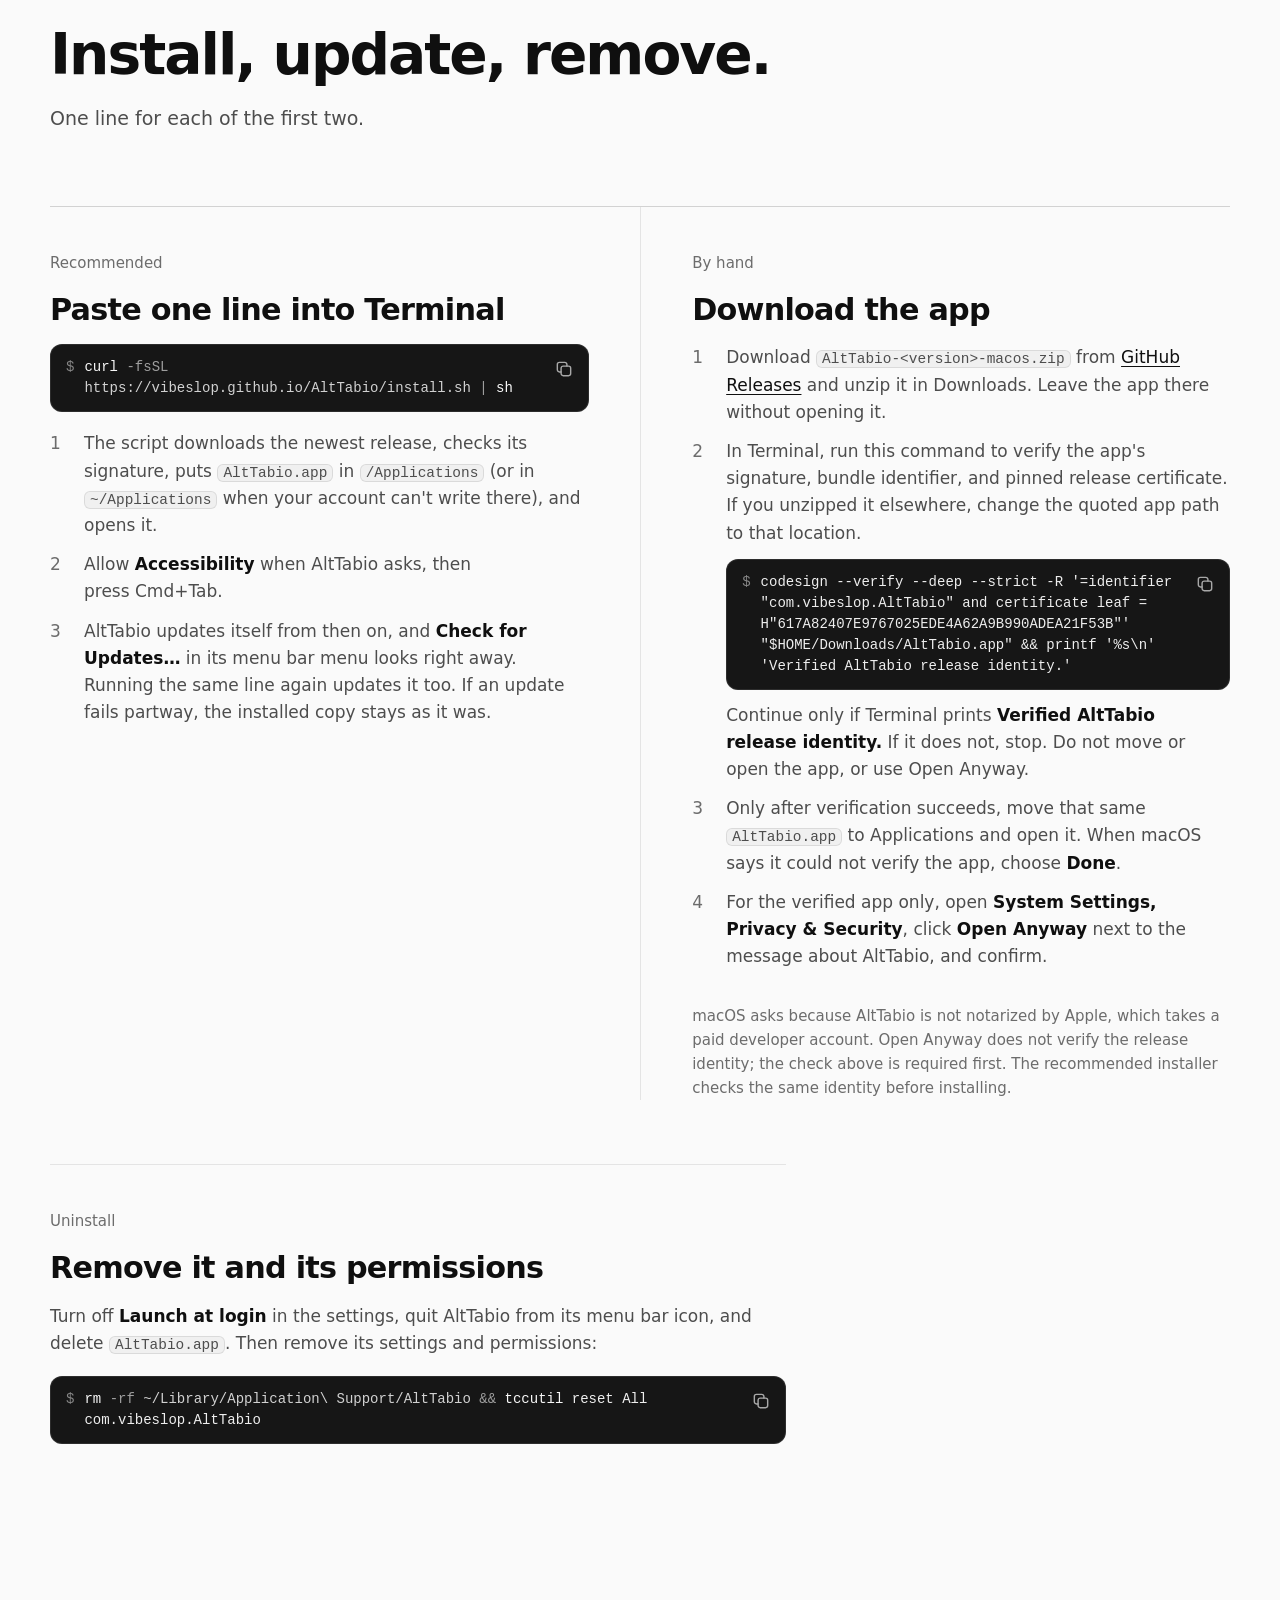
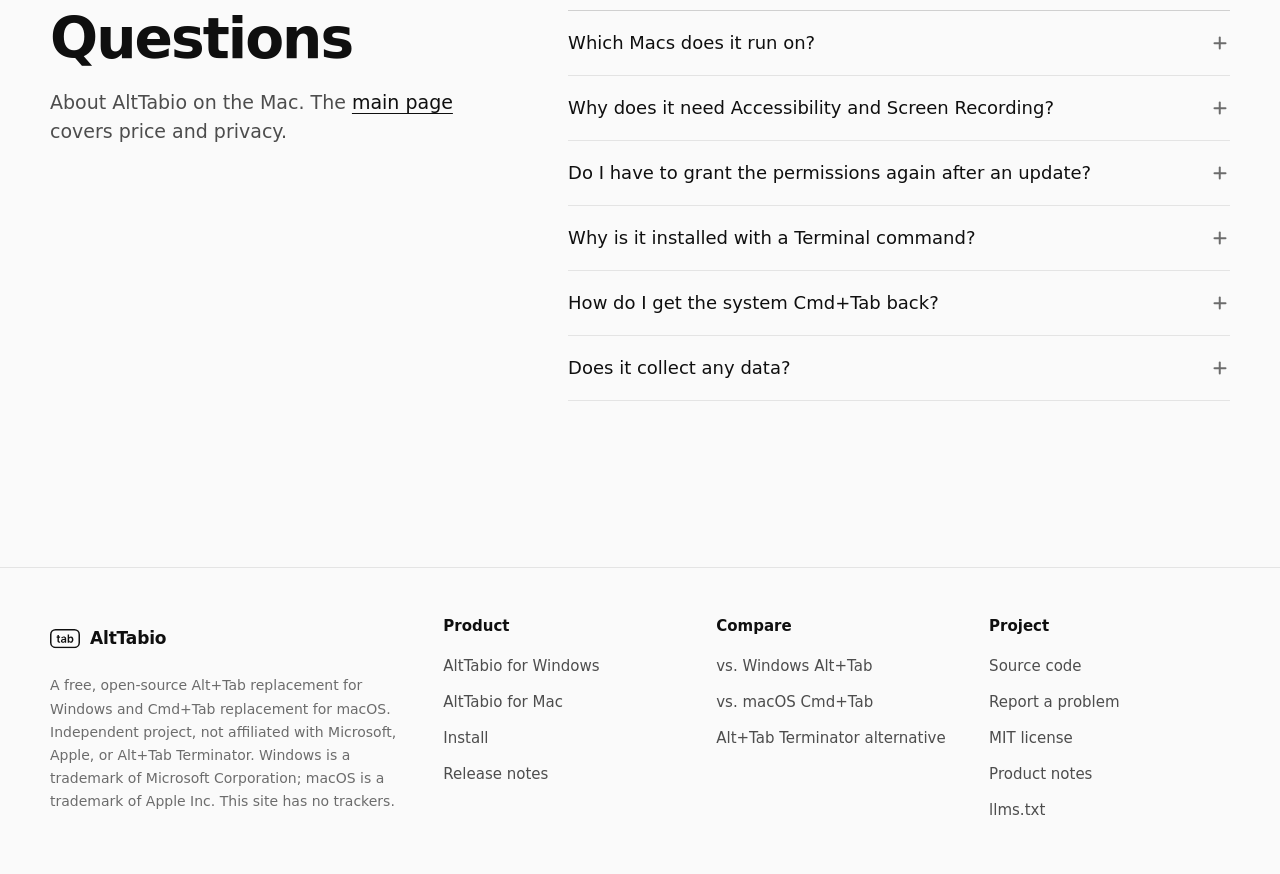
==== commit 5a65ac01: "Verify macOS release identity before manual installation Manual installation now requires verificati" ====
--- a/docs/mac/index.html
+++ b/docs/mac/index.html
@@ -106,7 +106,7 @@
         {"@type": "Question", "name": "Which Macs does AltTabio run on?", "acceptedAnswer": {"@type": "Answer", "text": "Any Mac with macOS 26 or later. The download is a universal app for Apple silicon and Intel."}},
         {"@type": "Question", "name": "Why does AltTabio need Accessibility and Screen Recording?", "acceptedAnswer": {"@type": "Answer", "text": "Accessibility lets AltTabio see Cmd+Tab before macOS does and raise, minimize, and close windows. Screen Recording is only for window previews, and AltTabio asks for it after your first Cmd+Tab. Without it the list still works, and the preview area shows a hint instead."}},
         {"@type": "Question", "name": "Do I have to grant the permissions again after an update?", "acceptedAnswer": {"@type": "Answer", "text": "No. macOS ties the permissions to the certificate an app is signed with, and every AltTabio release is signed with the same one."}},
-        {"@type": "Question", "name": "Why is AltTabio installed with a Terminal command?", "acceptedAnswer": {"@type": "Answer", "text": "AltTabio is not notarized by Apple, which takes a paid developer account, so macOS blocks a copy downloaded in a browser. The README command downloads with curl and verifies the installer image against AltTabio's pinned release certificate before mounting it or running its script."}},
+        {"@type": "Question", "name": "Why is AltTabio installed with a Terminal command?", "acceptedAnswer": {"@type": "Answer", "text": "AltTabio is not notarized by Apple, which takes a paid developer account, so macOS blocks a copy downloaded in a browser. A copy downloaded with curl, as the script does, is not blocked. The script checks the signature before it installs anything."}},
         {"@type": "Question", "name": "How do I get the system Cmd+Tab back?", "acceptedAnswer": {"@type": "Answer", "text": "Turn off Replace Cmd+Tab in the AltTabio settings, or quit AltTabio from its menu bar icon."}},
         {"@type": "Question", "name": "Does AltTabio collect any data?", "acceptedAnswer": {"@type": "Answer", "text": "No. The app has no analytics. It goes online to check for and download updates from GitHub. Update automatically in Settings turns off automatic updates; you can still check manually. Previews are drawn on your Mac and never saved or sent anywhere."}}
       ]
@@ -163,8 +163,16 @@
       <span class="eyebrow">AltTabio for Mac</span>
       <h1 id="hero-title">Cmd+Tab straight to the window you want.</h1>
       <p class="sub">The Mac switcher stops at apps. AltTabio keeps Cmd+Tab and lists every window of the selected app, including minimized ones and ones on other desktops.</p>
-      <a class="btn" href="https://github.com/vibeslop/AltTabio#macos">Get the verified installer command</a>
-      <p class="note">macOS 26 or later, Apple silicon and Intel. Free and open source. Or <a href="#install">download the app</a>.</p>
+      <div class="cmd">
+            <span class="p" aria-hidden="true">$</span>
+            <code id="hero-cmd"><span class="t-prog">curl</span> <span class="t-flag">-fsSL</span> <span class="t-path">https://vibeslop.github.io/AltTabio/install.sh</span> <span class="t-op">|</span> <span class="t-prog">sh</span></code>
+            <button class="icon-btn" type="button" data-copy="hero-cmd" aria-label="Copy the command">
+              <svg class="i-copy" viewBox="0 0 24 24" aria-hidden="true"><use href="#i-copy"/></svg>
+              <svg class="i-check" viewBox="0 0 24 24" aria-hidden="true"><use href="#i-check"/></svg>
+            </button>
+            <span class="sr-only copy-status" aria-live="polite"></span>
+          </div>
+      <p class="note">Paste into Terminal. macOS 26 or later, Apple silicon and Intel. Free and open source. Or <a href="#install">download the app</a>.</p>
     </div>
   </section>
 
@@ -269,28 +277,50 @@
     <div class="wrap">
       <div class="head">
         <h2 id="install-title">Install, update, remove.</h2>
-        <p>Install with the verified installer. Updates follow automatically.</p>
+        <p>One line for each of the first two.</p>
       </div>
       <div class="get">
         <div>
           <span class="os">Recommended</span>
-          <h3>Verify the installer before it runs</h3>
-          <a class="btn" href="https://github.com/vibeslop/AltTabio#macos">Get the verified installer command</a>
+          <h3>Paste one line into Terminal</h3>
+          <div class="cmd">
+            <span class="p" aria-hidden="true">$</span>
+            <code id="install-cmd"><span class="t-prog">curl</span> <span class="t-flag">-fsSL</span> <span class="t-path">https://vibeslop.github.io/AltTabio/install.sh</span> <span class="t-op">|</span> <span class="t-prog">sh</span></code>
+            <button class="icon-btn" type="button" data-copy="install-cmd" aria-label="Copy the command">
+              <svg class="i-copy" viewBox="0 0 24 24" aria-hidden="true"><use href="#i-copy"/></svg>
+              <svg class="i-check" viewBox="0 0 24 24" aria-hidden="true"><use href="#i-check"/></svg>
+            </button>
+            <span class="sr-only copy-status" aria-live="polite"></span>
+          </div>
           <ol class="steps">
             <li><span>The script downloads the newest release, checks its signature, puts <code class="inline">AltTabio.app</code> in <code class="inline">/Applications</code> (or in <code class="inline">~/Applications</code> when your account can't write there), and opens it.</span></li>
             <li><span>Allow <strong>Accessibility</strong> when AltTabio asks, then press Cmd+Tab.</span></li>
-            <li><span>AltTabio updates itself from then on, and <strong>Check for Updates…</strong> in its menu bar menu looks right away. Running the same bootstrap block again updates it too. If an update fails partway, the installed copy stays as it was.</span></li>
+            <li><span>AltTabio updates itself from then on, and <strong>Check for Updates…</strong> in its menu bar menu looks right away. Running the same line again updates it too. If an update fails partway, the installed copy stays as it was.</span></li>
           </ol>
         </div>
         <div>
           <span class="os">By hand</span>
           <h3>Download the app</h3>
           <ol class="steps">
-            <li><span>Download <code class="inline">AltTabio-&lt;version&gt;-macos.zip</code> from <a href="https://github.com/vibeslop/AltTabio/releases/latest">GitHub Releases</a> and unzip it.</span></li>
-            <li><span>Move <code class="inline">AltTabio.app</code> to Applications and open it. When macOS says it could not verify the app, choose <strong>Done</strong>.</span></li>
-            <li><span>Open <strong>System Settings, Privacy &amp; Security</strong>, click <strong>Open Anyway</strong> next to the message about AltTabio, and confirm.</span></li>
+            <li><span>Download <code class="inline">AltTabio-&lt;version&gt;-macos.zip</code> from <a href="https://github.com/vibeslop/AltTabio/releases/latest">GitHub Releases</a> and unzip it in Downloads. Leave the app there without opening it.</span></li>
+            <li><div class="prose">
+              <p>In Terminal, run this command to verify the app's signature, bundle identifier, and pinned release certificate. If you unzipped it elsewhere, change the quoted app path to that location.</p>
+              <div class="cmd">
+                <span class="p" aria-hidden="true">$</span>
+                <!-- Keep the requirement aligned with scripts/mac/release-certificate.sha1 and docs/install.sh. -->
+                <code id="manual-verify-cmd">codesign --verify --deep --strict -R '=identifier "com.vibeslop.AltTabio" and certificate leaf = H"617A82407E9767025EDE4A62A9B990ADEA21F53B"' "$HOME/Downloads/AltTabio.app" &amp;&amp; printf '%s\n' 'Verified AltTabio release identity.'</code>
+                <button class="icon-btn" type="button" data-copy="manual-verify-cmd" aria-label="Copy the command">
+                  <svg class="i-copy" viewBox="0 0 24 24" aria-hidden="true"><use href="#i-copy"/></svg>
+                  <svg class="i-check" viewBox="0 0 24 24" aria-hidden="true"><use href="#i-check"/></svg>
+                </button>
+                <span class="sr-only copy-status" aria-live="polite"></span>
+              </div>
+              <p>Continue only if Terminal prints <strong>Verified AltTabio release identity.</strong> If it does not, stop. Do not move or open the app, or use Open Anyway.</p>
+            </div></li>
+            <li><span>Only after verification succeeds, move that same <code class="inline">AltTabio.app</code> to Applications and open it. When macOS says it could not verify the app, choose <strong>Done</strong>.</span></li>
+            <li><span>For the verified app only, open <strong>System Settings, Privacy &amp; Security</strong>, click <strong>Open Anyway</strong> next to the message about AltTabio, and confirm.</span></li>
           </ol>
-          <p class="note">macOS asks because AltTabio is not notarized by Apple, which takes a paid developer account. The Terminal line avoids the question.</p>
+          <p class="note">macOS asks because AltTabio is not notarized by Apple, which takes a paid developer account. Open Anyway does not verify the release identity; the check above is required first. The recommended installer checks the same identity before installing.</p>
         </div>
       </div>
       <div class="solo" id="uninstall">
@@ -331,7 +361,7 @@
         </details>
         <details>
           <summary>Why is it installed with a Terminal command?<span class="plus" aria-hidden="true"></span></summary>
-          <div class="ans"><p>AltTabio is not notarized by Apple, which takes a paid developer account, so macOS blocks a copy downloaded in a browser. The <a href="https://github.com/vibeslop/AltTabio#macos">README command</a> downloads with curl and verifies the installer image against AltTabio's pinned release certificate before mounting it or running its script.</p></div>
+          <div class="ans"><p>AltTabio is not notarized by Apple, which takes a paid developer account, so macOS blocks a copy downloaded in a browser. A copy downloaded with curl, as the script does, is not blocked. The script checks the signature before it installs anything, and you can <a href="https://vibeslop.github.io/AltTabio/install.sh">read it</a> first.</p></div>
         </details>
         <details>
           <summary>How do I get the system Cmd+Tab back?<span class="plus" aria-hidden="true"></span></summary>
@@ -388,8 +418,16 @@
 
 <dialog class="sheet" id="mac-sheet" aria-labelledby="sheet-title">
   <h2 id="sheet-title">Install AltTabio on your Mac</h2>
-  <p>Copy the bootstrap block from the README into Terminal. It verifies the installer image with the pinned release certificate before running its script.</p>
-  <a class="btn" href="https://github.com/vibeslop/AltTabio#macos">Get the verified installer command</a>
+  <p>Paste this line into Terminal. It checks the download's signature, puts AltTabio in Applications, and opens it.</p>
+  <div class="cmd">
+            <span class="p" aria-hidden="true">$</span>
+            <code id="sheet-cmd"><span class="t-prog">curl</span> <span class="t-flag">-fsSL</span> <span class="t-path">https://vibeslop.github.io/AltTabio/install.sh</span> <span class="t-op">|</span> <span class="t-prog">sh</span></code>
+            <button class="icon-btn" type="button" data-copy="sheet-cmd" aria-label="Copy the command">
+              <svg class="i-copy" viewBox="0 0 24 24" aria-hidden="true"><use href="#i-copy"/></svg>
+              <svg class="i-check" viewBox="0 0 24 24" aria-hidden="true"><use href="#i-check"/></svg>
+            </button>
+            <span class="sr-only copy-status" aria-live="polite"></span>
+          </div>
   <div class="row">
     <a href="../mac/#install">Other ways to install</a>
     <form method="dialog"><button class="btn btn-quiet btn-sm">Done</button></form>
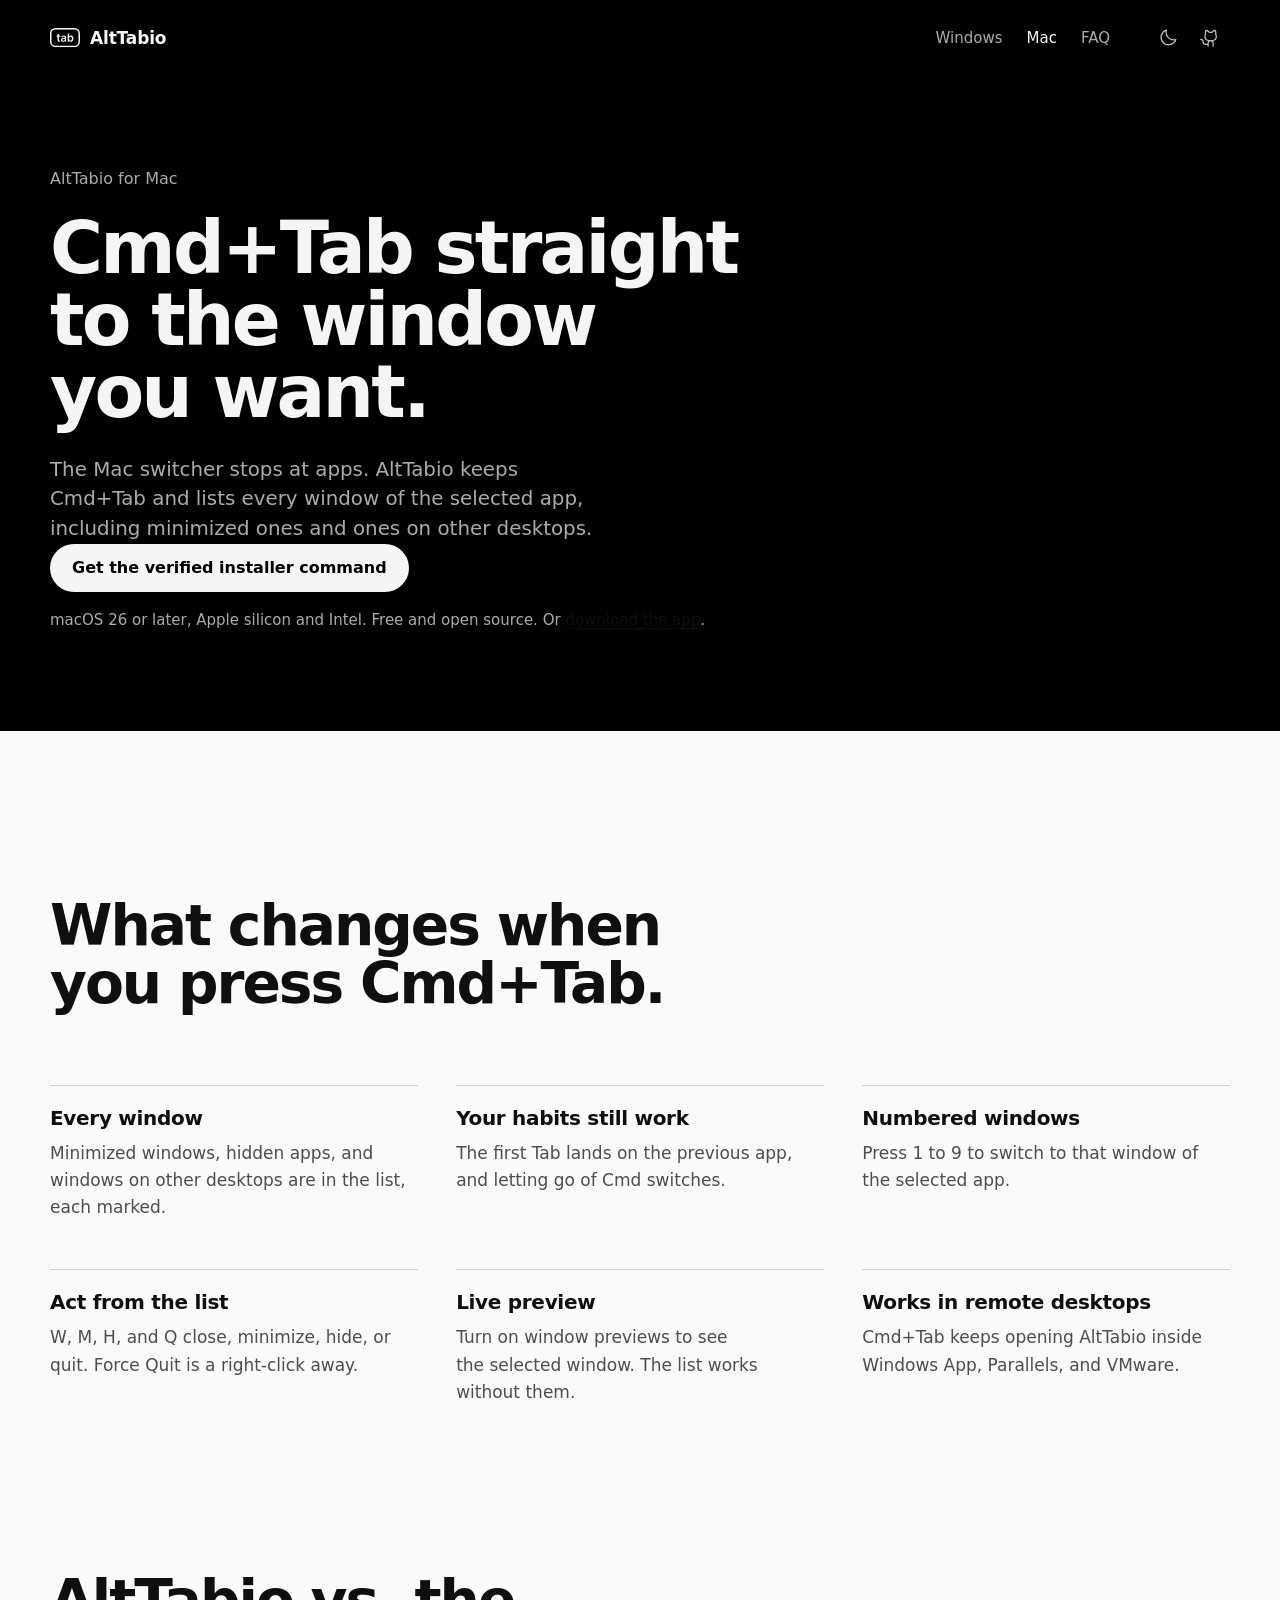
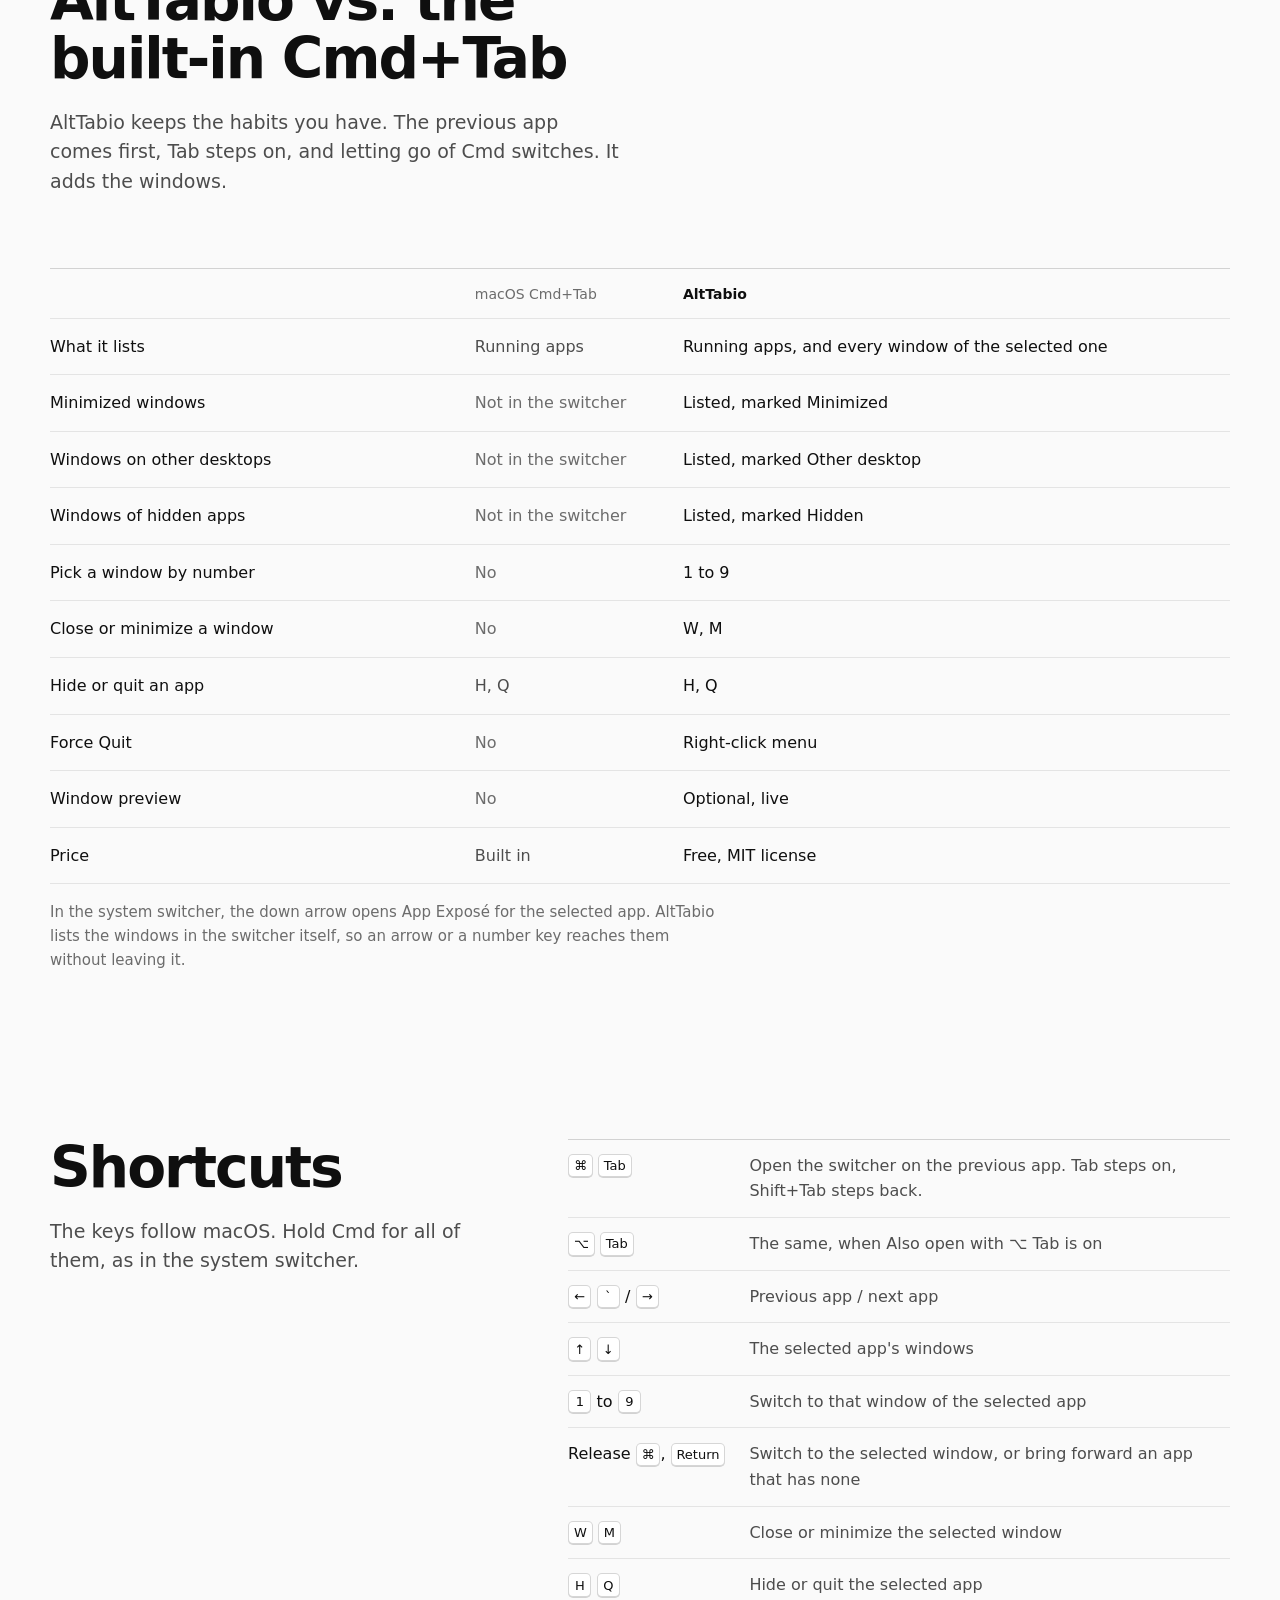
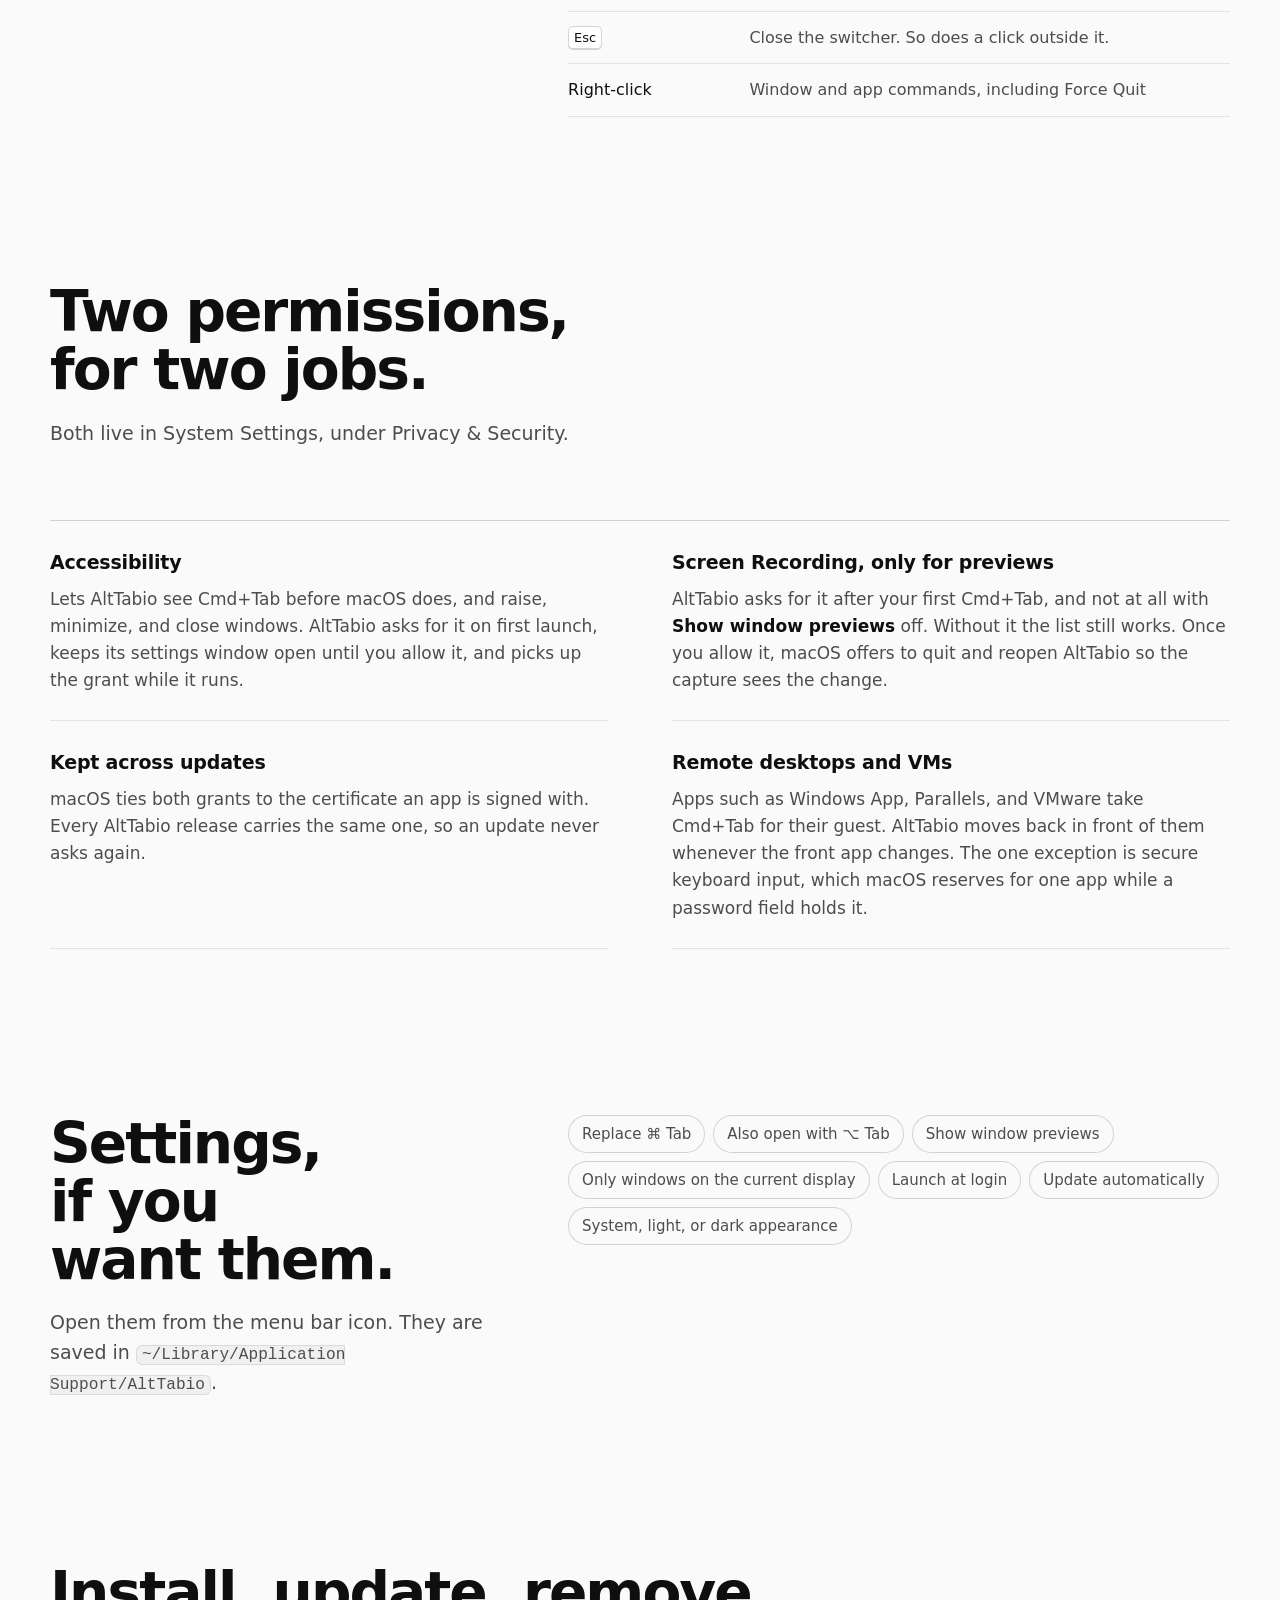
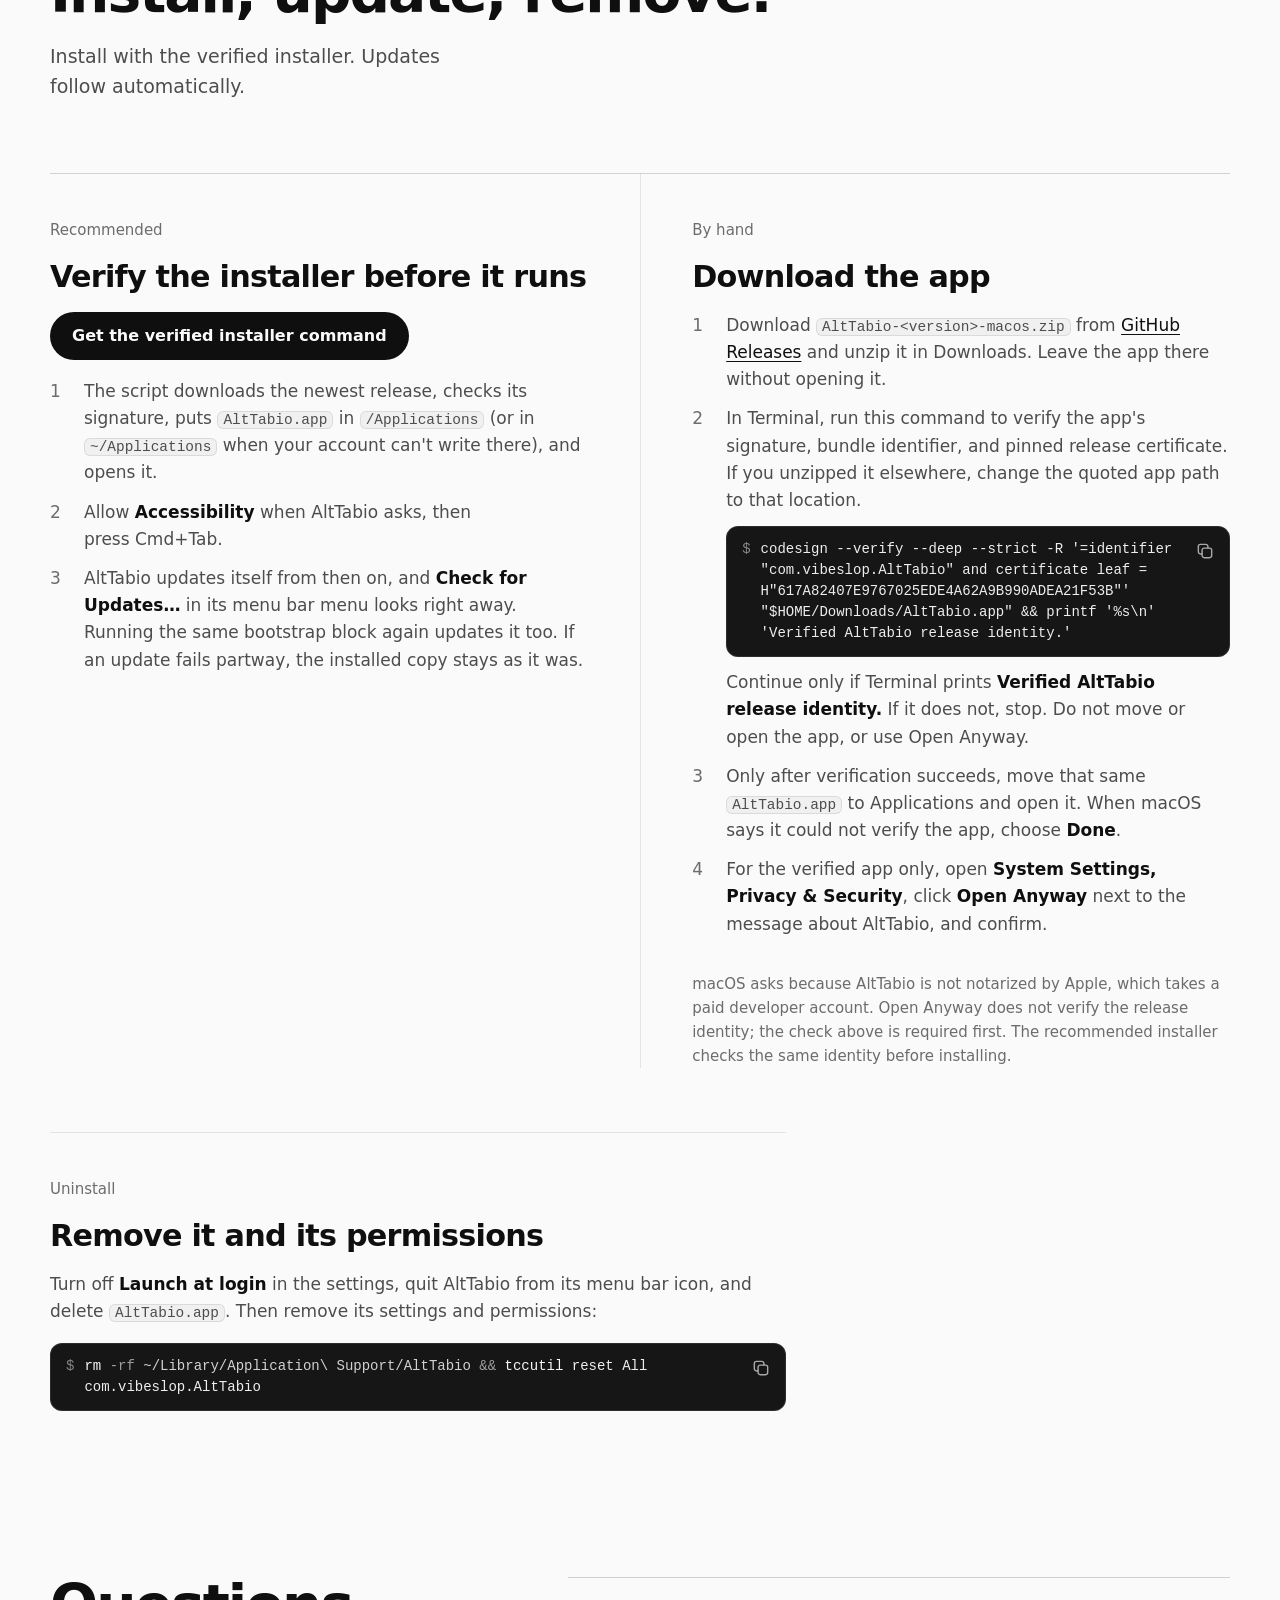
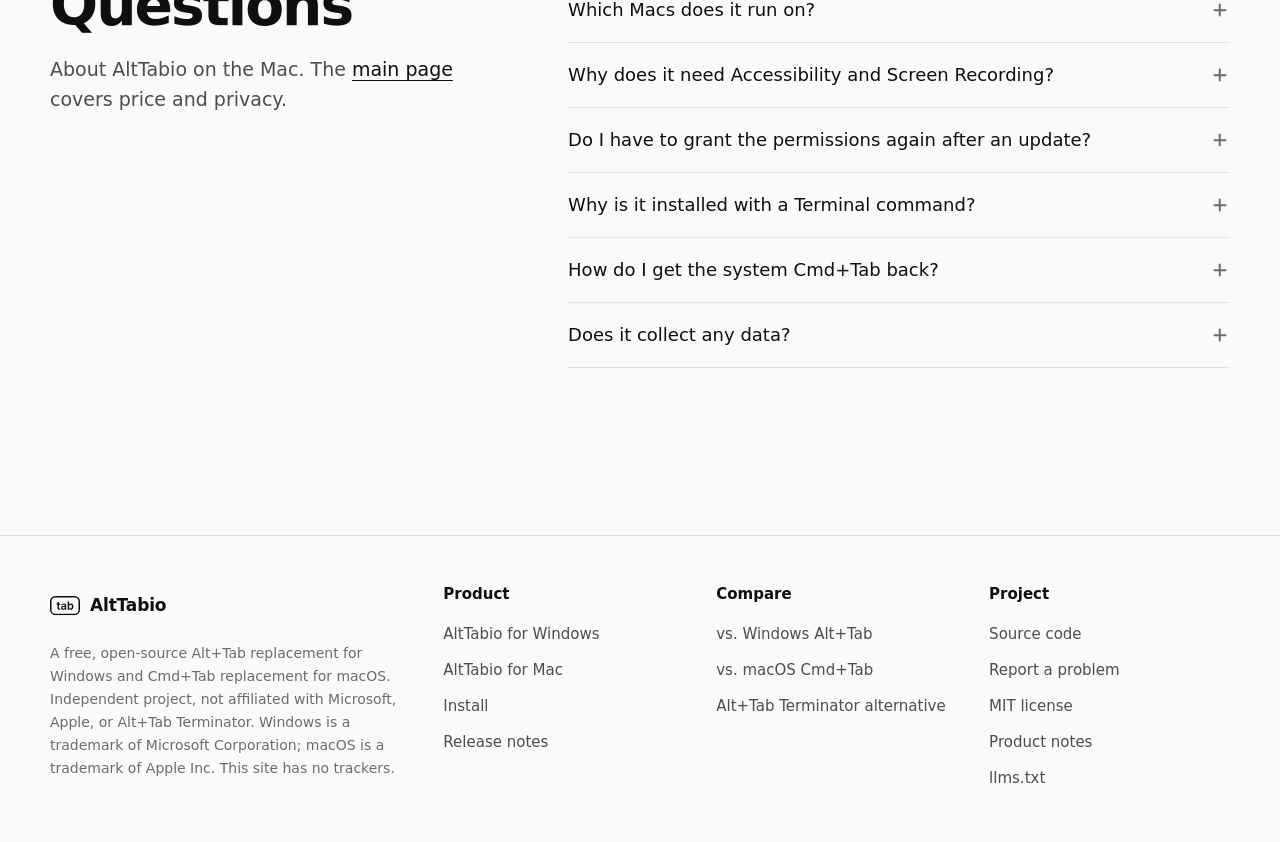
==== commit 64ae4514: "Merge main into the macOS installer bootstrap branch Preserve main's injected-input protections, Win" ====
--- a/docs/mac/index.html
+++ b/docs/mac/index.html
@@ -106,7 +106,7 @@
         {"@type": "Question", "name": "Which Macs does AltTabio run on?", "acceptedAnswer": {"@type": "Answer", "text": "Any Mac with macOS 26 or later. The download is a universal app for Apple silicon and Intel."}},
         {"@type": "Question", "name": "Why does AltTabio need Accessibility and Screen Recording?", "acceptedAnswer": {"@type": "Answer", "text": "Accessibility lets AltTabio see Cmd+Tab before macOS does and raise, minimize, and close windows. Screen Recording is only for window previews, and AltTabio asks for it after your first Cmd+Tab. Without it the list still works, and the preview area shows a hint instead."}},
         {"@type": "Question", "name": "Do I have to grant the permissions again after an update?", "acceptedAnswer": {"@type": "Answer", "text": "No. macOS ties the permissions to the certificate an app is signed with, and every AltTabio release is signed with the same one."}},
-        {"@type": "Question", "name": "Why is AltTabio installed with a Terminal command?", "acceptedAnswer": {"@type": "Answer", "text": "AltTabio is not notarized by Apple, which takes a paid developer account, so macOS blocks a copy downloaded in a browser. A copy downloaded with curl, as the script does, is not blocked. The script checks the signature before it installs anything."}},
+        {"@type": "Question", "name": "Why is AltTabio installed with a Terminal command?", "acceptedAnswer": {"@type": "Answer", "text": "AltTabio is not notarized by Apple, which takes a paid developer account, so macOS blocks a copy downloaded in a browser. The README command downloads with curl and verifies the installer image against AltTabio's pinned release certificate before mounting it or running its script."}},
         {"@type": "Question", "name": "How do I get the system Cmd+Tab back?", "acceptedAnswer": {"@type": "Answer", "text": "Turn off Replace Cmd+Tab in the AltTabio settings, or quit AltTabio from its menu bar icon."}},
         {"@type": "Question", "name": "Does AltTabio collect any data?", "acceptedAnswer": {"@type": "Answer", "text": "No. The app has no analytics. It goes online to check for and download updates from GitHub. Update automatically in Settings turns off automatic updates; you can still check manually. Previews are drawn on your Mac and never saved or sent anywhere."}}
       ]
@@ -163,16 +163,8 @@
       <span class="eyebrow">AltTabio for Mac</span>
       <h1 id="hero-title">Cmd+Tab straight to the window you want.</h1>
       <p class="sub">The Mac switcher stops at apps. AltTabio keeps Cmd+Tab and lists every window of the selected app, including minimized ones and ones on other desktops.</p>
-      <div class="cmd">
-            <span class="p" aria-hidden="true">$</span>
-            <code id="hero-cmd"><span class="t-prog">curl</span> <span class="t-flag">-fsSL</span> <span class="t-path">https://vibeslop.github.io/AltTabio/install.sh</span> <span class="t-op">|</span> <span class="t-prog">sh</span></code>
-            <button class="icon-btn" type="button" data-copy="hero-cmd" aria-label="Copy the command">
-              <svg class="i-copy" viewBox="0 0 24 24" aria-hidden="true"><use href="#i-copy"/></svg>
-              <svg class="i-check" viewBox="0 0 24 24" aria-hidden="true"><use href="#i-check"/></svg>
-            </button>
-            <span class="sr-only copy-status" aria-live="polite"></span>
-          </div>
-      <p class="note">Paste into Terminal. macOS 26 or later, Apple silicon and Intel. Free and open source. Or <a href="#install">download the app</a>.</p>
+      <a class="btn" href="https://github.com/vibeslop/AltTabio#macos">Get the verified installer command</a>
+      <p class="note">macOS 26 or later, Apple silicon and Intel. Free and open source. Or <a href="#install">download the app</a>.</p>
     </div>
   </section>
 
@@ -277,25 +269,17 @@
     <div class="wrap">
       <div class="head">
         <h2 id="install-title">Install, update, remove.</h2>
-        <p>One line for each of the first two.</p>
+        <p>Install with the verified installer. Updates follow automatically.</p>
       </div>
       <div class="get">
         <div>
           <span class="os">Recommended</span>
-          <h3>Paste one line into Terminal</h3>
-          <div class="cmd">
-            <span class="p" aria-hidden="true">$</span>
-            <code id="install-cmd"><span class="t-prog">curl</span> <span class="t-flag">-fsSL</span> <span class="t-path">https://vibeslop.github.io/AltTabio/install.sh</span> <span class="t-op">|</span> <span class="t-prog">sh</span></code>
-            <button class="icon-btn" type="button" data-copy="install-cmd" aria-label="Copy the command">
-              <svg class="i-copy" viewBox="0 0 24 24" aria-hidden="true"><use href="#i-copy"/></svg>
-              <svg class="i-check" viewBox="0 0 24 24" aria-hidden="true"><use href="#i-check"/></svg>
-            </button>
-            <span class="sr-only copy-status" aria-live="polite"></span>
-          </div>
+          <h3>Verify the installer before it runs</h3>
+          <a class="btn" href="https://github.com/vibeslop/AltTabio#macos">Get the verified installer command</a>
           <ol class="steps">
             <li><span>The script downloads the newest release, checks its signature, puts <code class="inline">AltTabio.app</code> in <code class="inline">/Applications</code> (or in <code class="inline">~/Applications</code> when your account can't write there), and opens it.</span></li>
             <li><span>Allow <strong>Accessibility</strong> when AltTabio asks, then press Cmd+Tab.</span></li>
-            <li><span>AltTabio updates itself from then on, and <strong>Check for Updates…</strong> in its menu bar menu looks right away. Running the same line again updates it too. If an update fails partway, the installed copy stays as it was.</span></li>
+            <li><span>AltTabio updates itself from then on, and <strong>Check for Updates…</strong> in its menu bar menu looks right away. Running the same bootstrap block again updates it too. If an update fails partway, the installed copy stays as it was.</span></li>
           </ol>
         </div>
         <div>
@@ -361,7 +345,7 @@
         </details>
         <details>
           <summary>Why is it installed with a Terminal command?<span class="plus" aria-hidden="true"></span></summary>
-          <div class="ans"><p>AltTabio is not notarized by Apple, which takes a paid developer account, so macOS blocks a copy downloaded in a browser. A copy downloaded with curl, as the script does, is not blocked. The script checks the signature before it installs anything, and you can <a href="https://vibeslop.github.io/AltTabio/install.sh">read it</a> first.</p></div>
+          <div class="ans"><p>AltTabio is not notarized by Apple, which takes a paid developer account, so macOS blocks a copy downloaded in a browser. The <a href="https://github.com/vibeslop/AltTabio#macos">README command</a> downloads with curl and verifies the installer image against AltTabio's pinned release certificate before mounting it or running its script.</p></div>
         </details>
         <details>
           <summary>How do I get the system Cmd+Tab back?<span class="plus" aria-hidden="true"></span></summary>
@@ -418,16 +402,8 @@
 
 <dialog class="sheet" id="mac-sheet" aria-labelledby="sheet-title">
   <h2 id="sheet-title">Install AltTabio on your Mac</h2>
-  <p>Paste this line into Terminal. It checks the download's signature, puts AltTabio in Applications, and opens it.</p>
-  <div class="cmd">
-            <span class="p" aria-hidden="true">$</span>
-            <code id="sheet-cmd"><span class="t-prog">curl</span> <span class="t-flag">-fsSL</span> <span class="t-path">https://vibeslop.github.io/AltTabio/install.sh</span> <span class="t-op">|</span> <span class="t-prog">sh</span></code>
-            <button class="icon-btn" type="button" data-copy="sheet-cmd" aria-label="Copy the command">
-              <svg class="i-copy" viewBox="0 0 24 24" aria-hidden="true"><use href="#i-copy"/></svg>
-              <svg class="i-check" viewBox="0 0 24 24" aria-hidden="true"><use href="#i-check"/></svg>
-            </button>
-            <span class="sr-only copy-status" aria-live="polite"></span>
-          </div>
+  <p>Copy the bootstrap block from the README into Terminal. It verifies the installer image with the pinned release certificate before running its script.</p>
+  <a class="btn" href="https://github.com/vibeslop/AltTabio#macos">Get the verified installer command</a>
   <div class="row">
     <a href="../mac/#install">Other ways to install</a>
     <form method="dialog"><button class="btn btn-quiet btn-sm">Done</button></form>
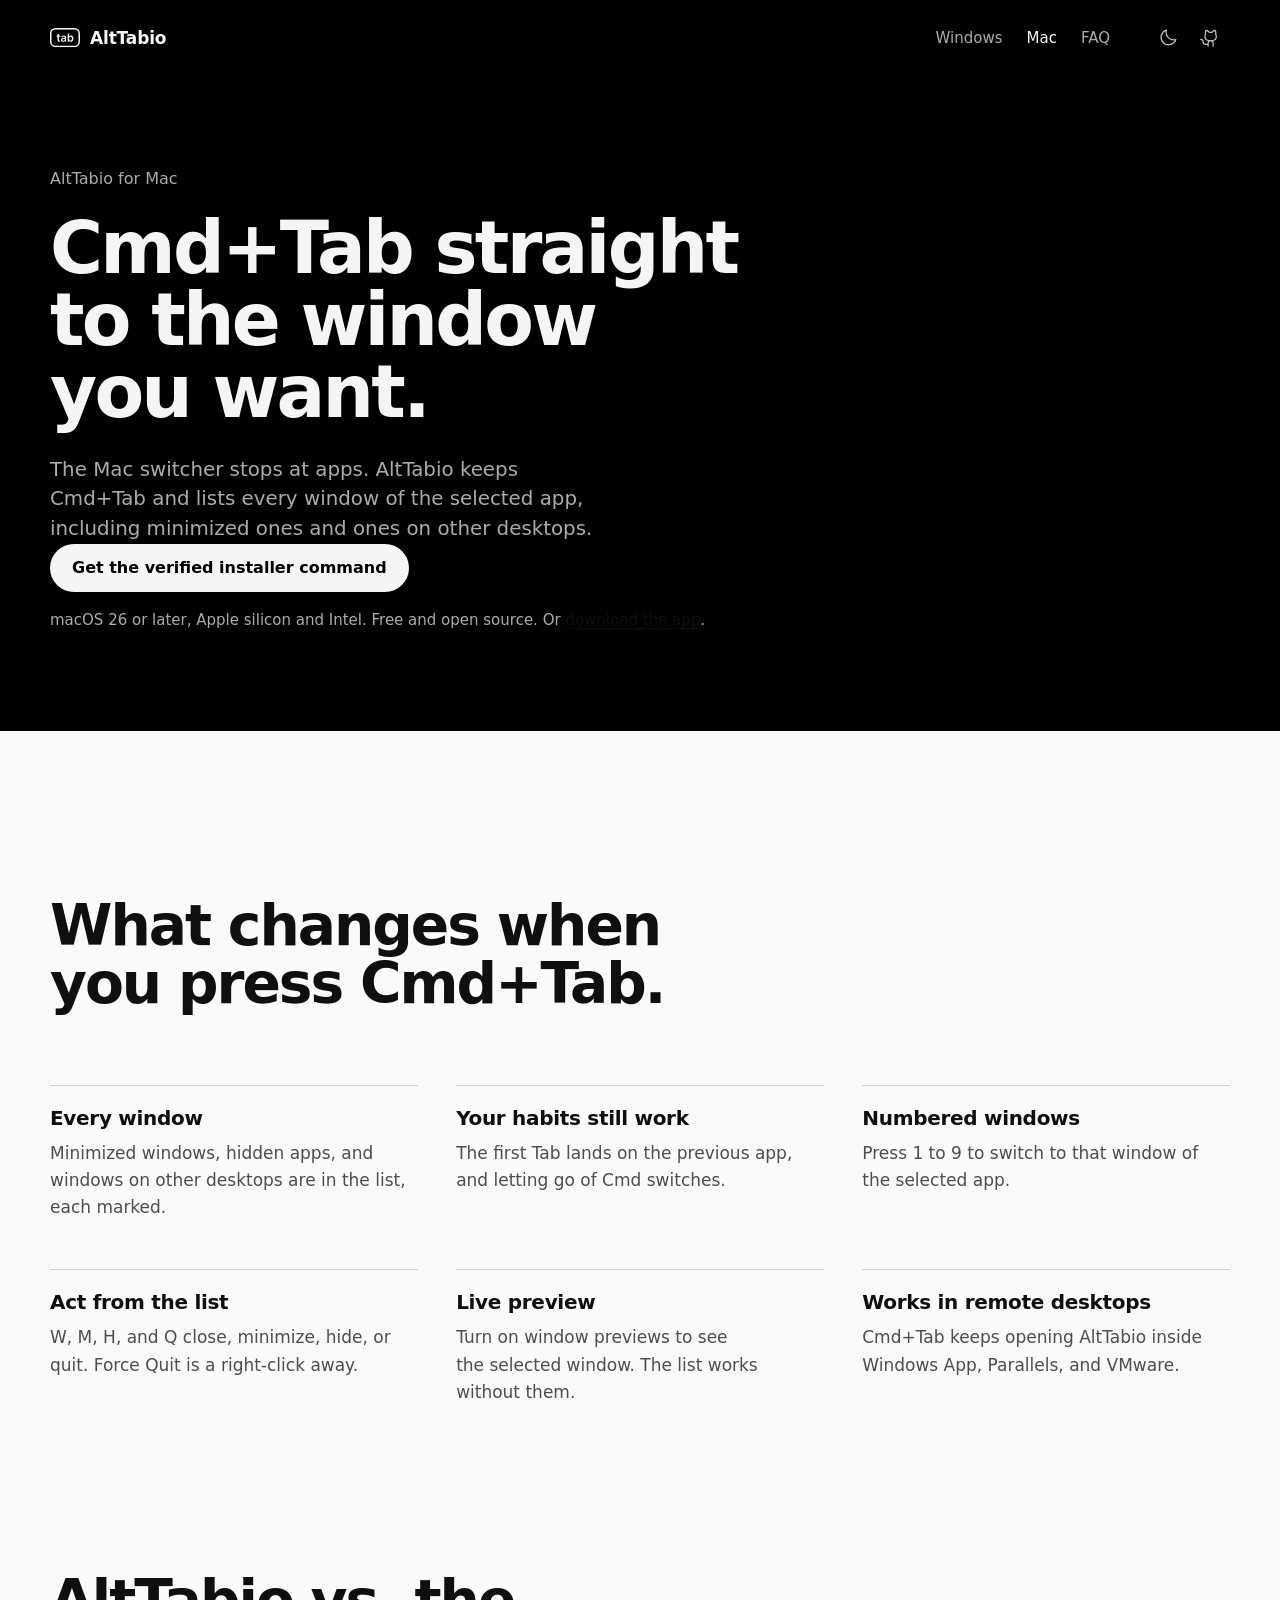
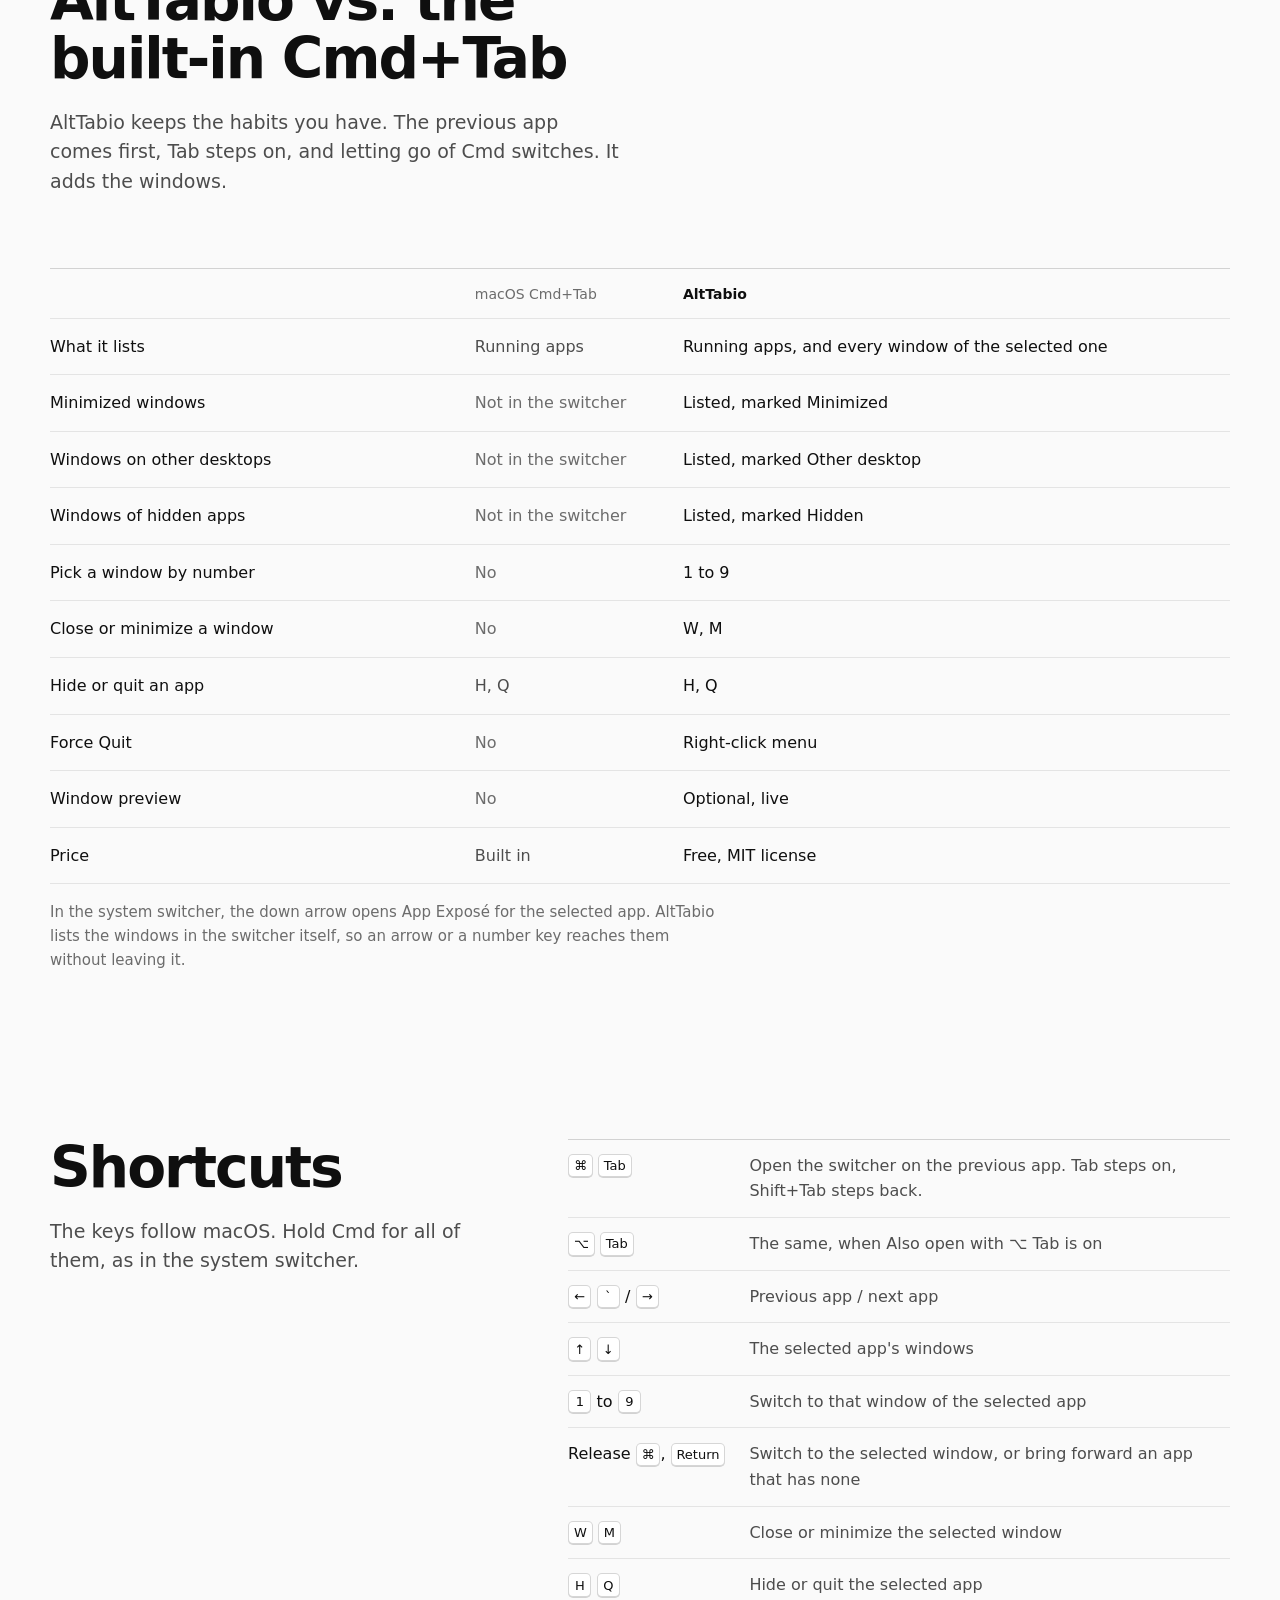
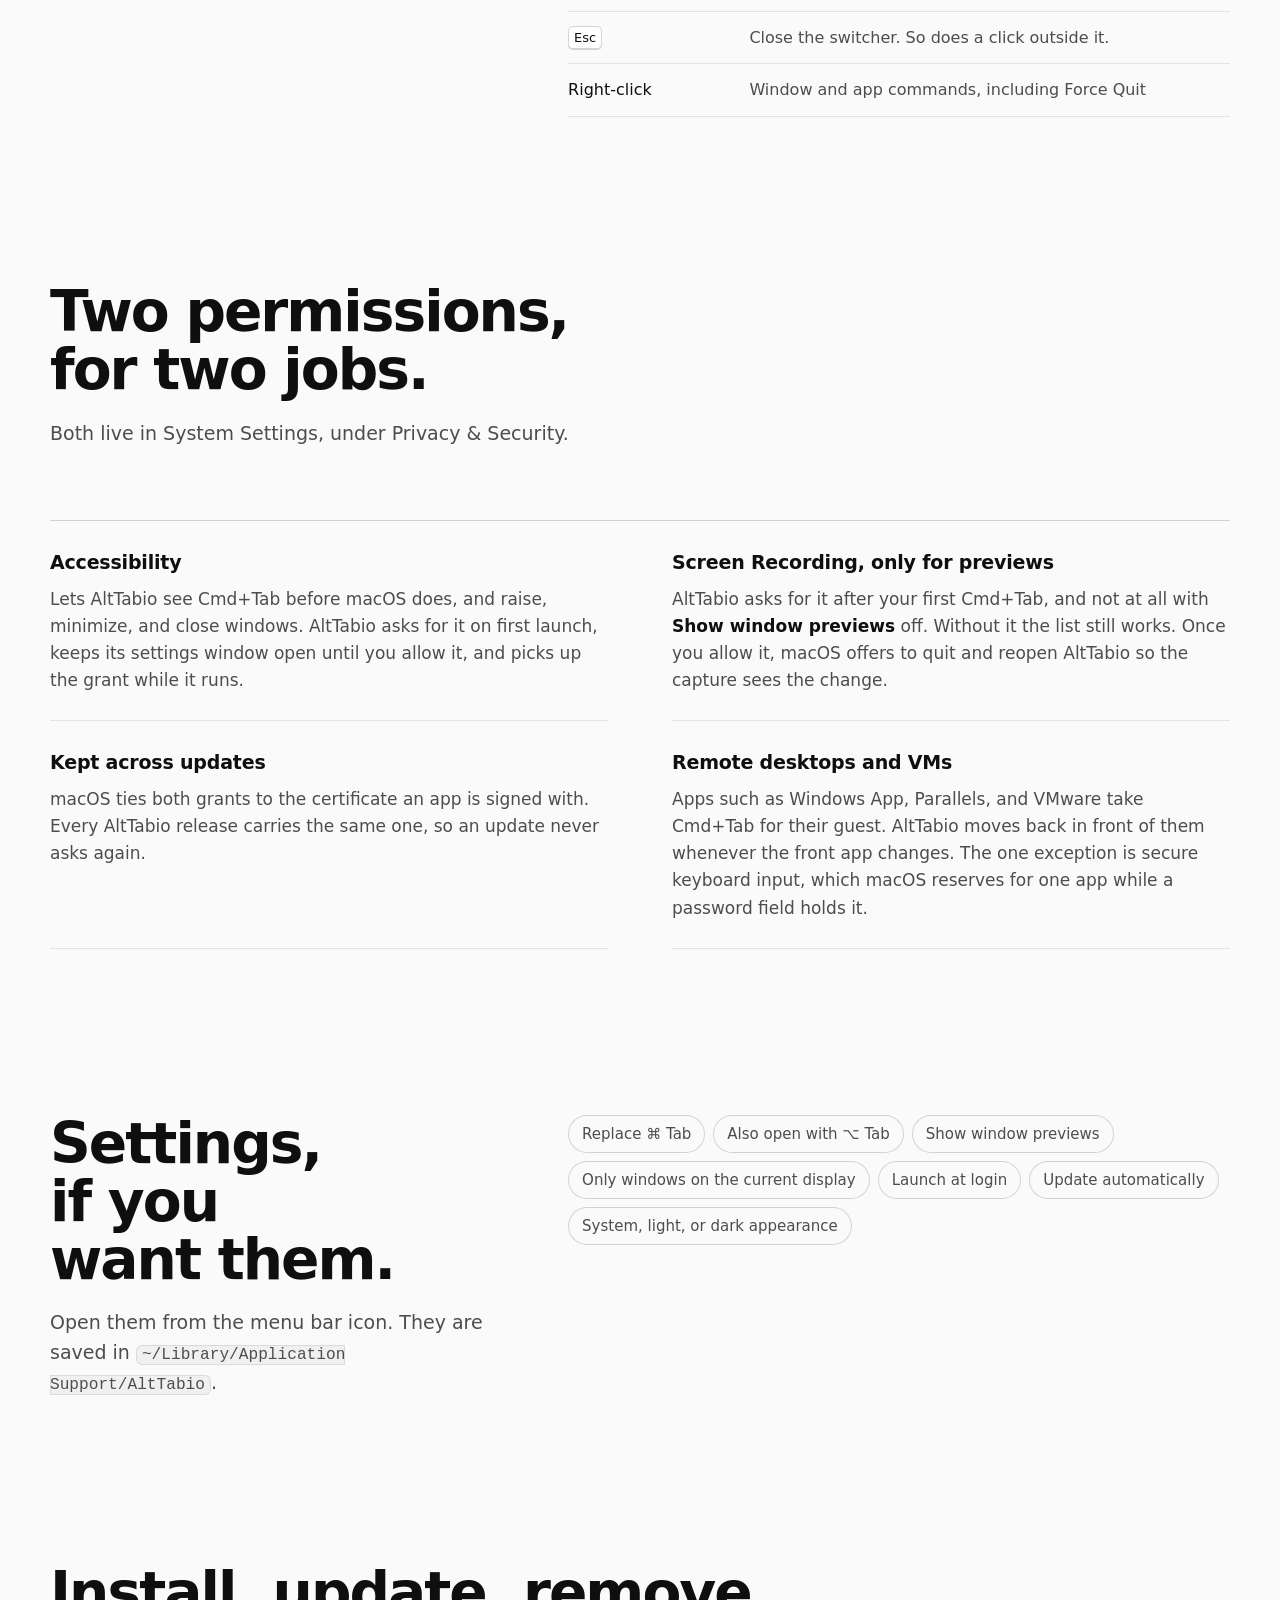
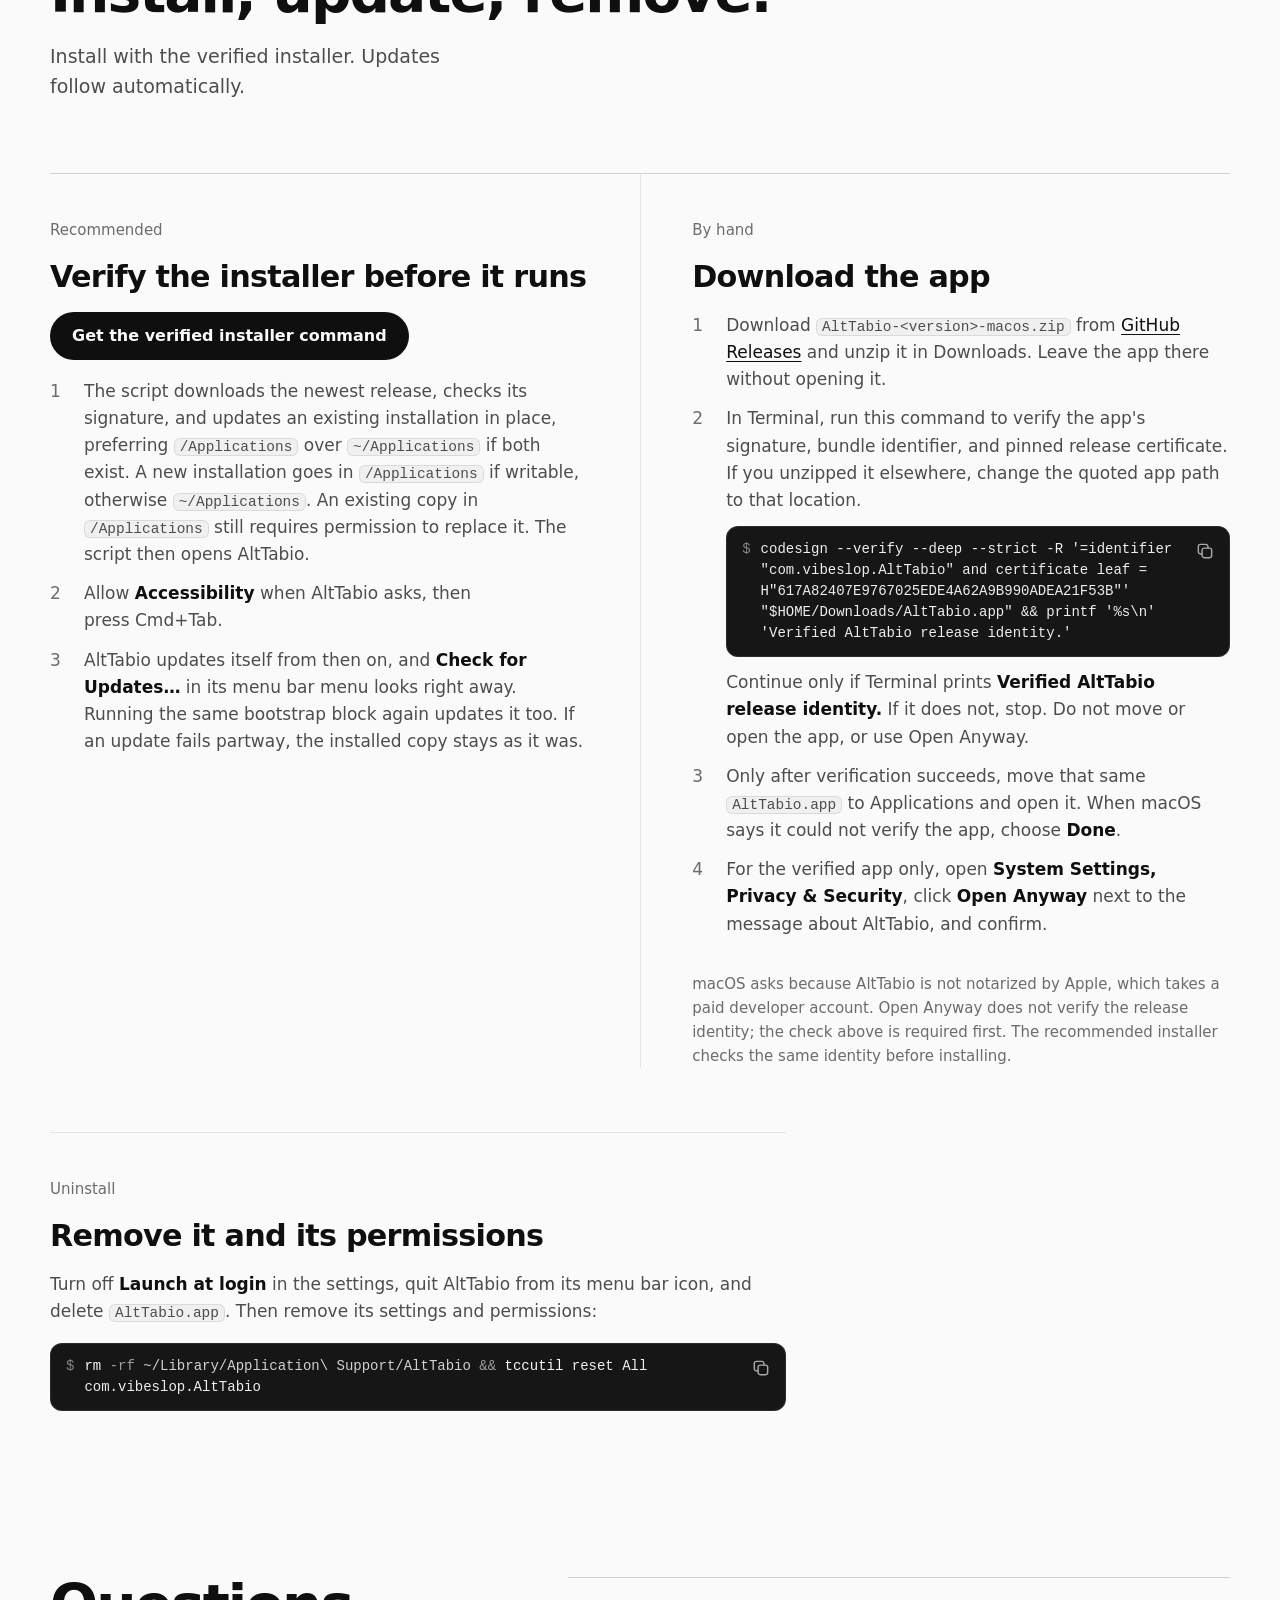
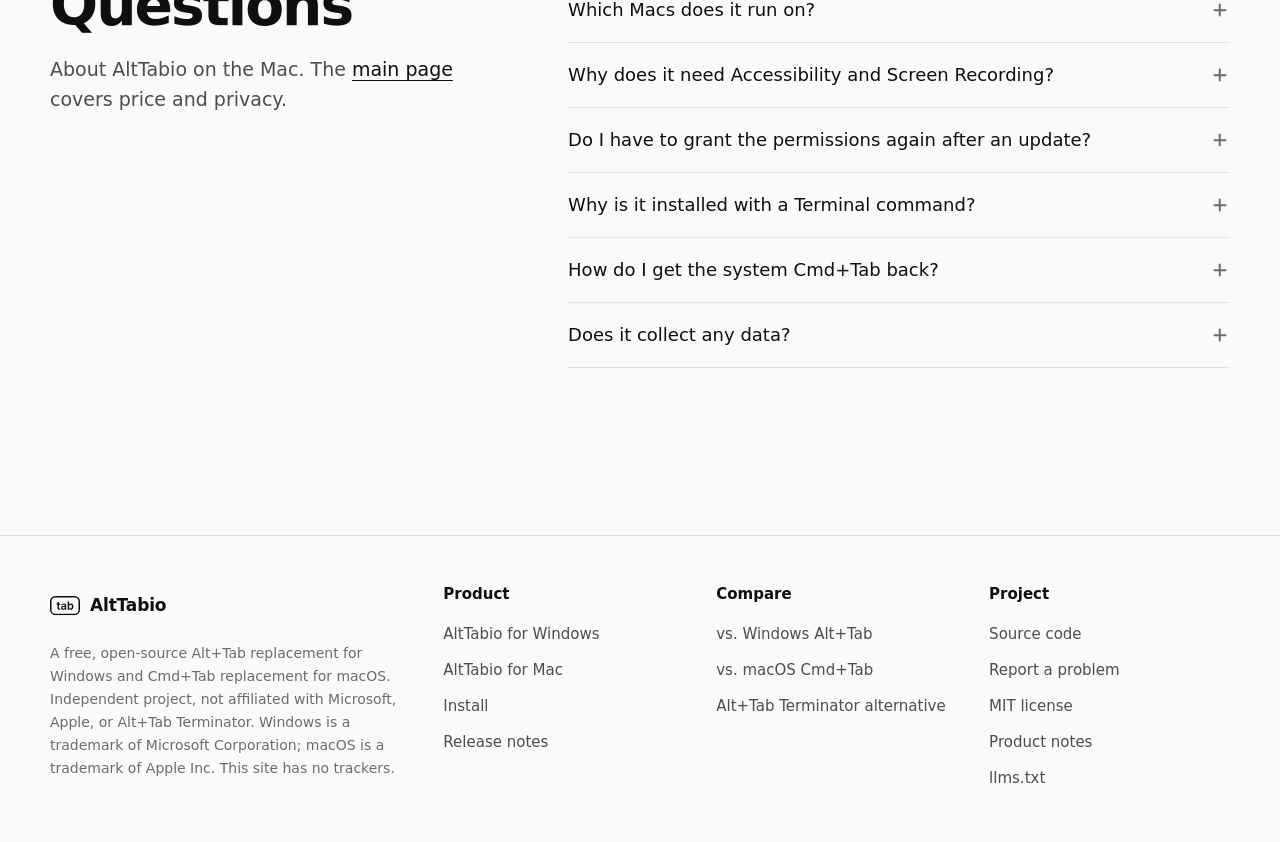
==== commit 7f82e83a: "Refresh README guidance and Windows screenshots" ====
--- a/docs/mac/index.html
+++ b/docs/mac/index.html
@@ -277,7 +277,7 @@
           <h3>Verify the installer before it runs</h3>
           <a class="btn" href="https://github.com/vibeslop/AltTabio#macos">Get the verified installer command</a>
           <ol class="steps">
-            <li><span>The script downloads the newest release, checks its signature, puts <code class="inline">AltTabio.app</code> in <code class="inline">/Applications</code> (or in <code class="inline">~/Applications</code> when your account can't write there), and opens it.</span></li>
+            <li><span>The script downloads the newest release, checks its signature, and updates an existing installation in place, preferring <code class="inline">/Applications</code> over <code class="inline">~/Applications</code> if both exist. A new installation goes in <code class="inline">/Applications</code> if writable, otherwise <code class="inline">~/Applications</code>. An existing copy in <code class="inline">/Applications</code> still requires permission to replace it. The script then opens AltTabio.</span></li>
             <li><span>Allow <strong>Accessibility</strong> when AltTabio asks, then press Cmd+Tab.</span></li>
             <li><span>AltTabio updates itself from then on, and <strong>Check for Updates…</strong> in its menu bar menu looks right away. Running the same bootstrap block again updates it too. If an update fails partway, the installed copy stays as it was.</span></li>
           </ol>
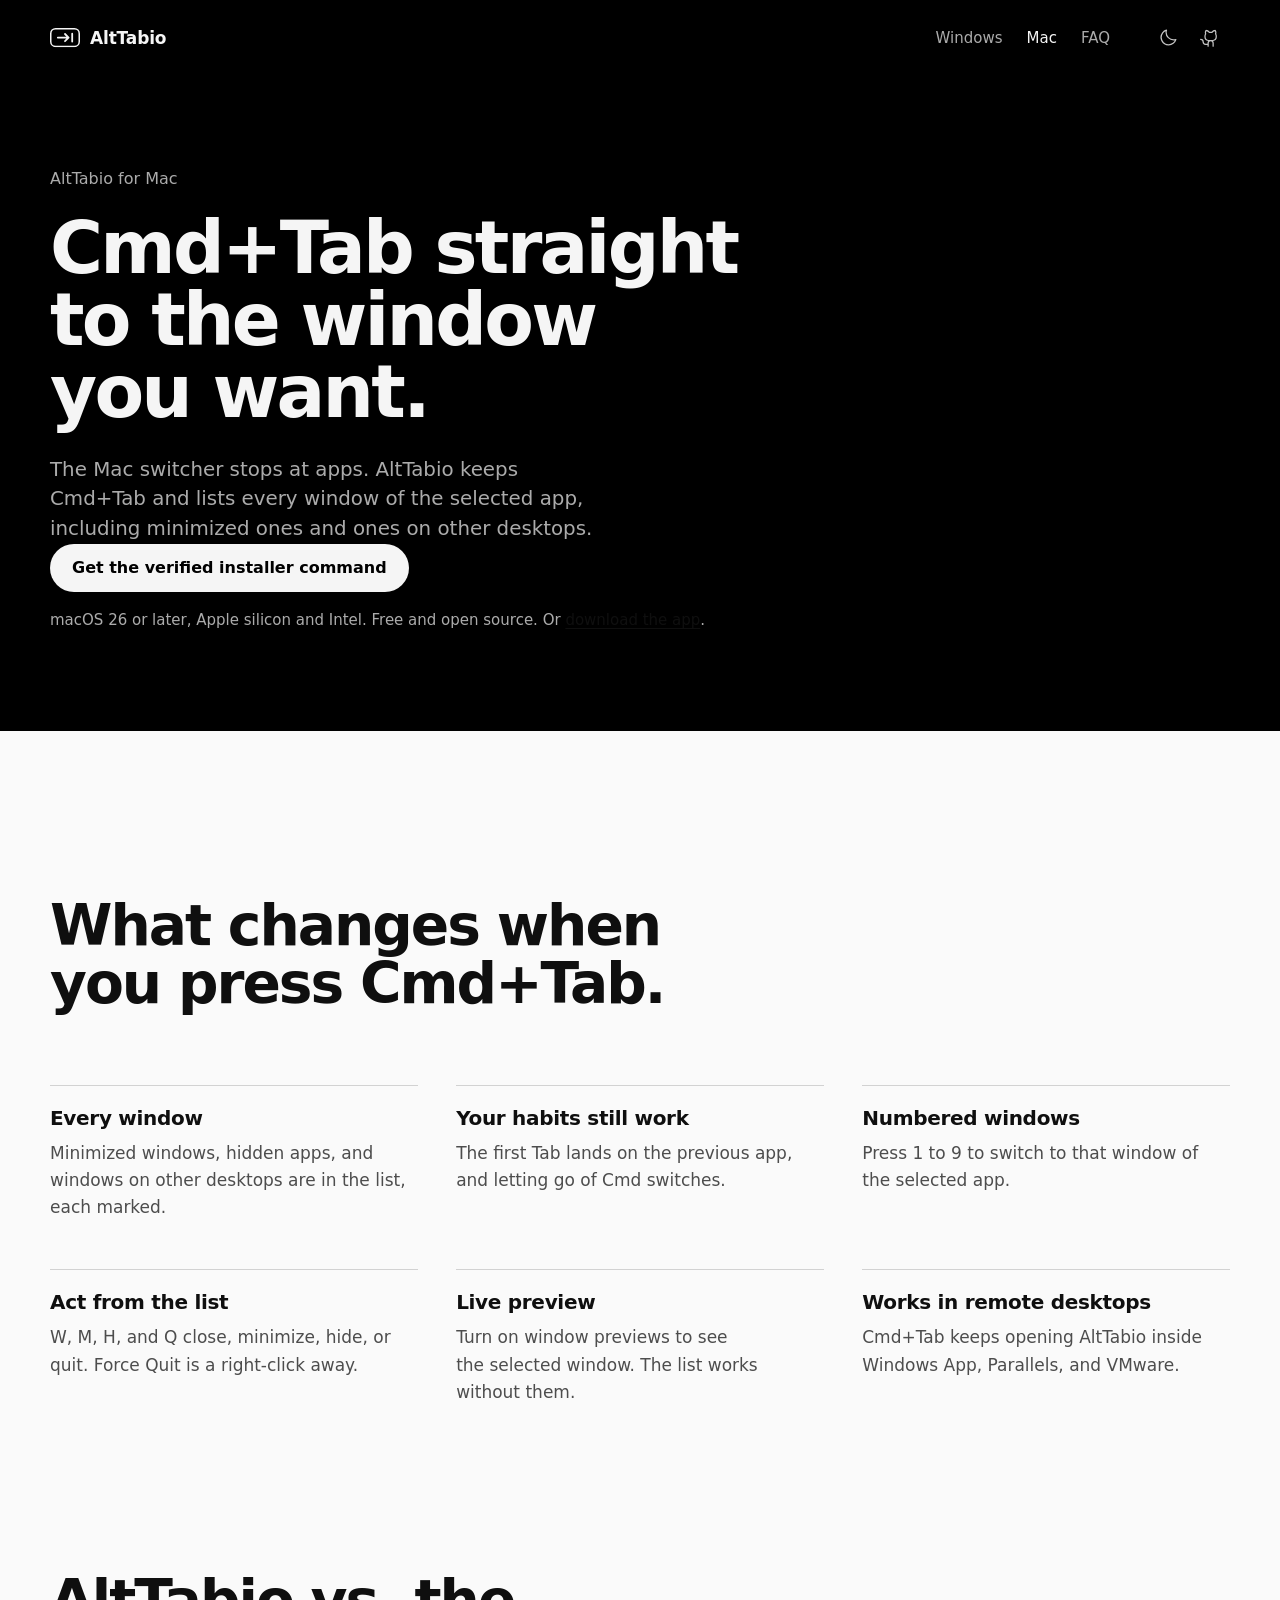
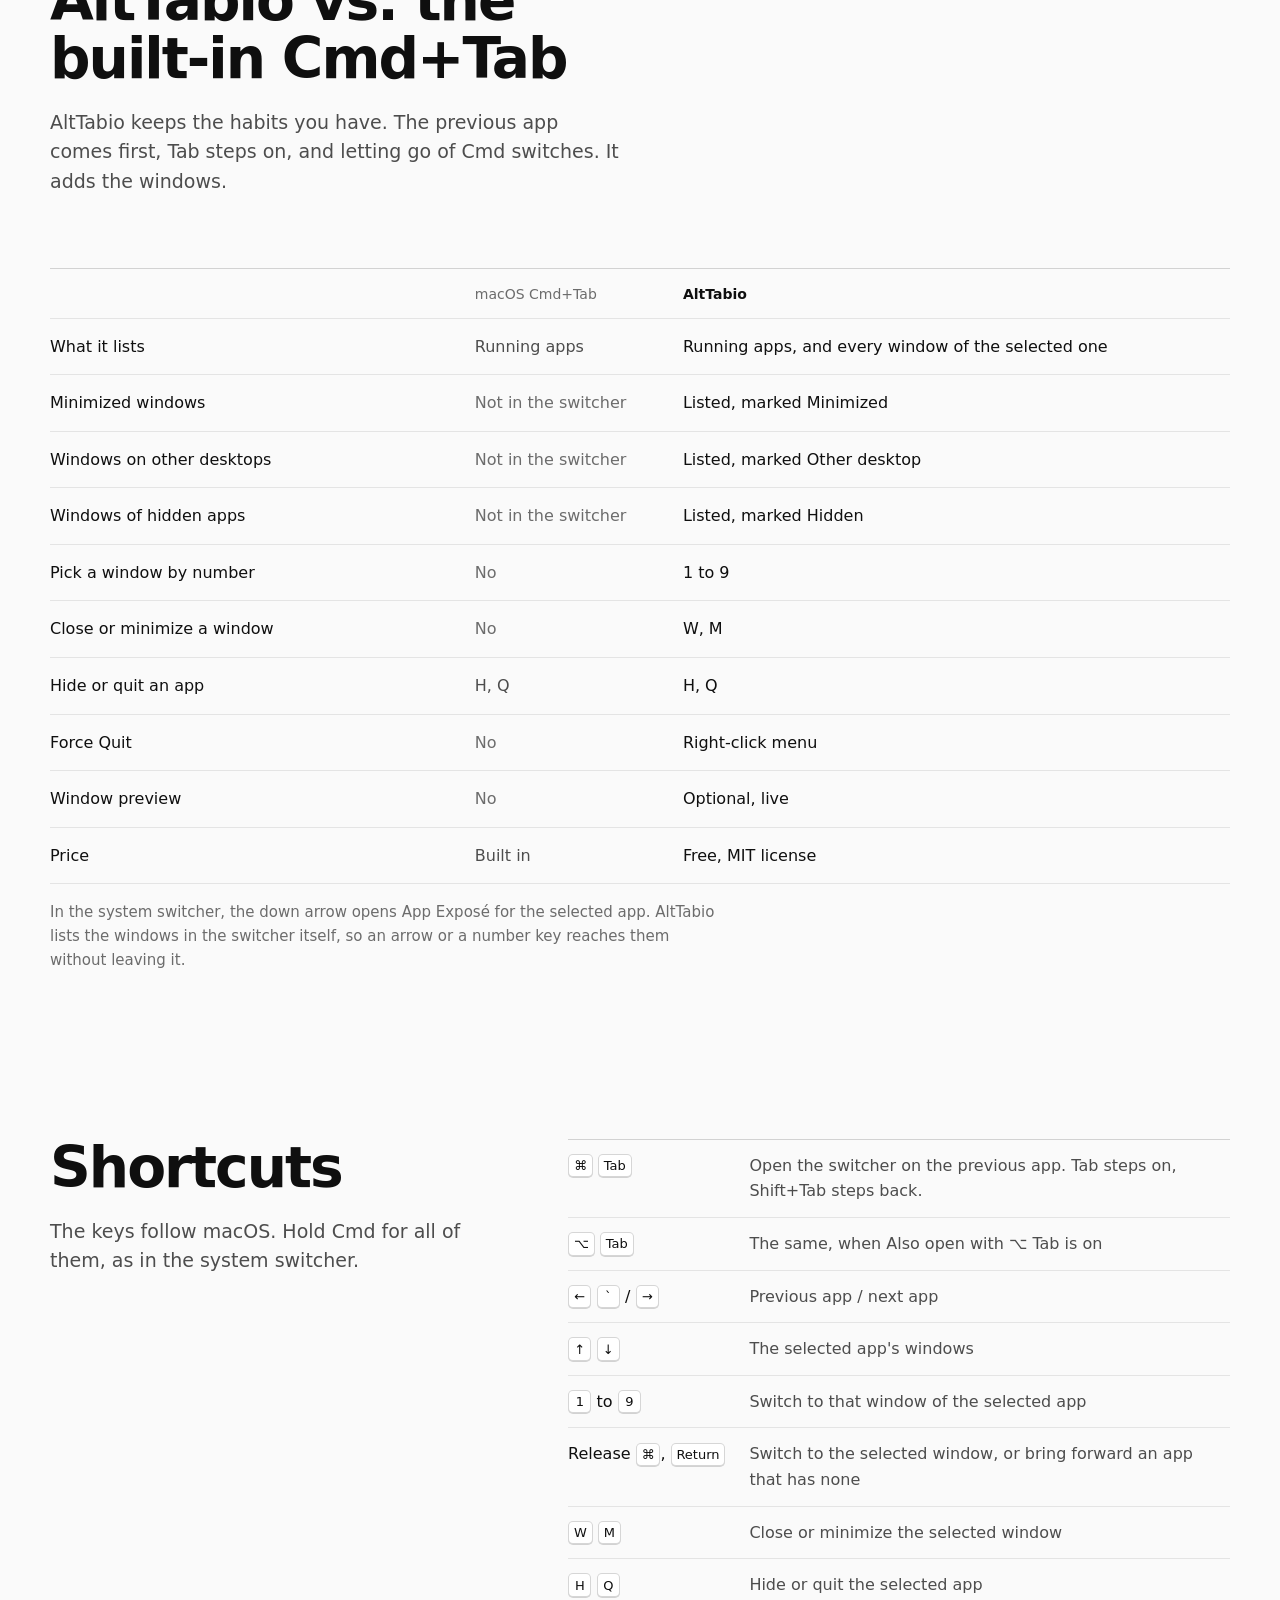
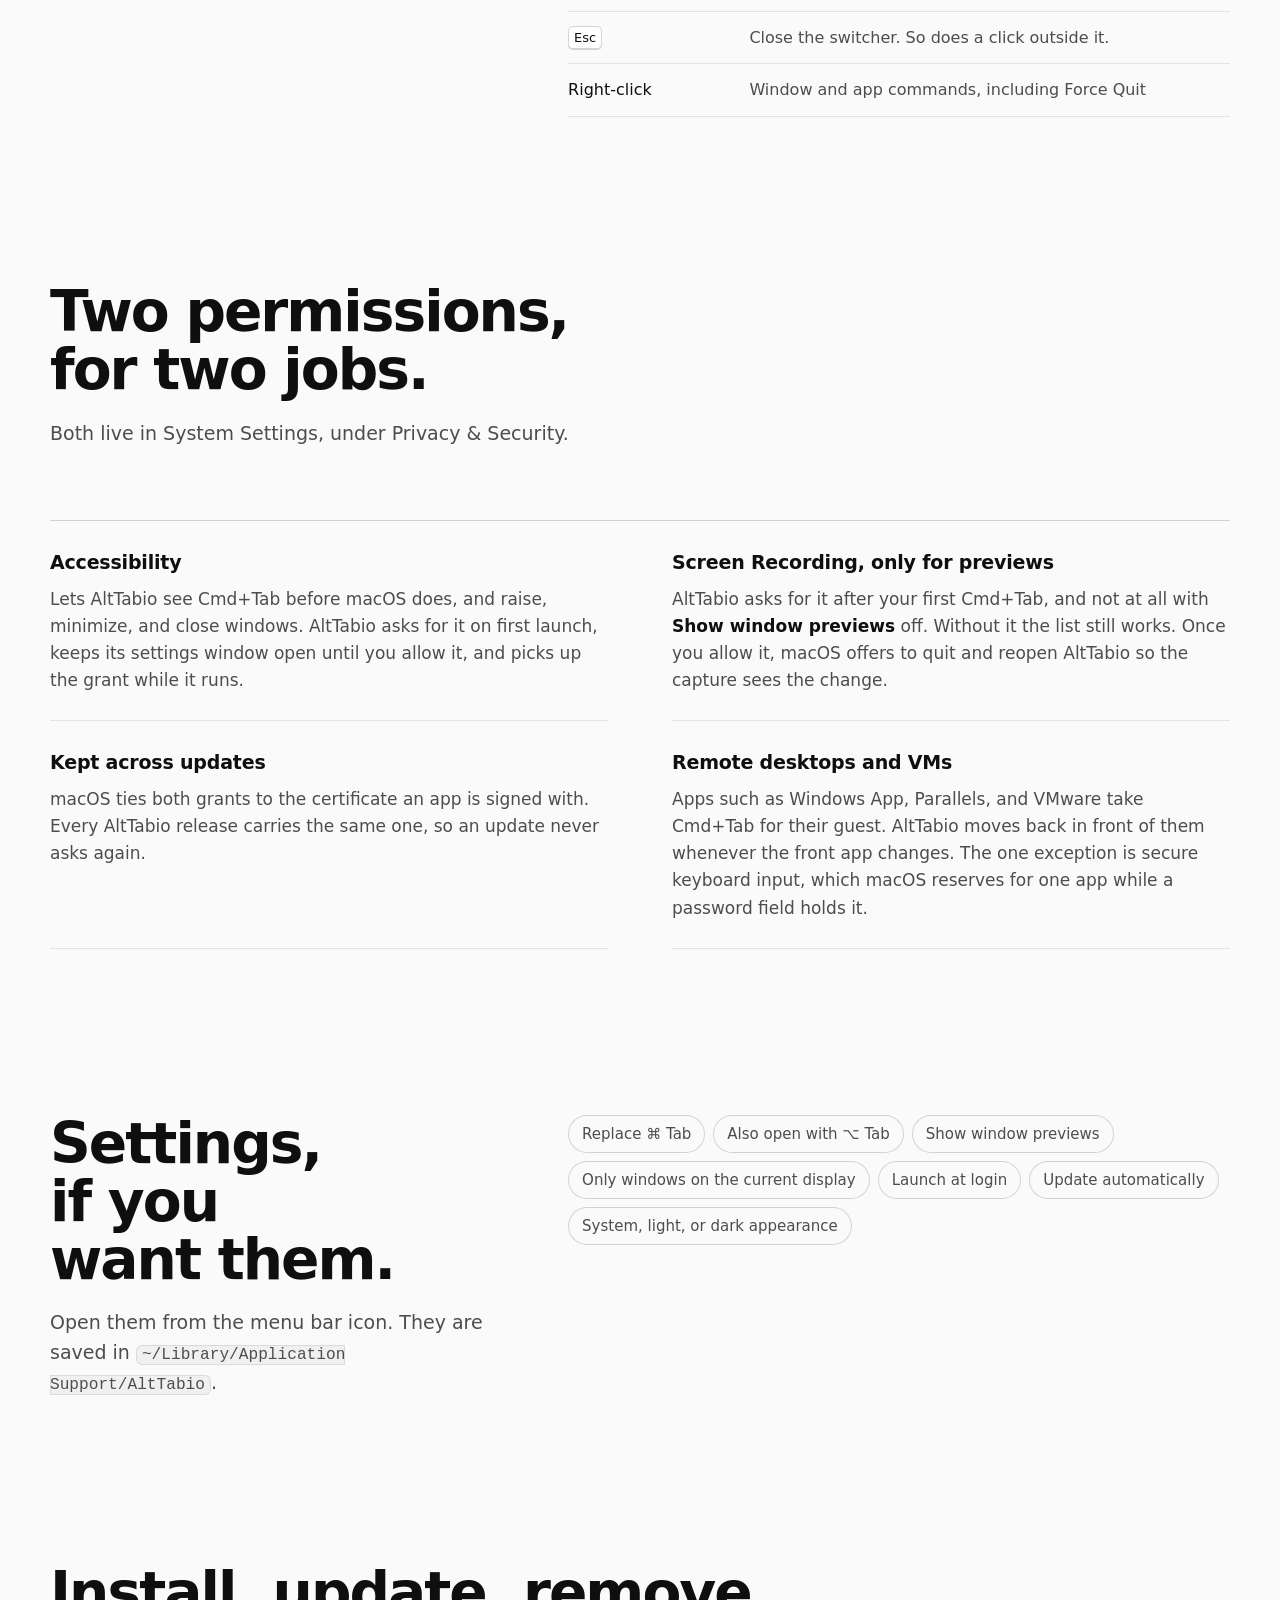
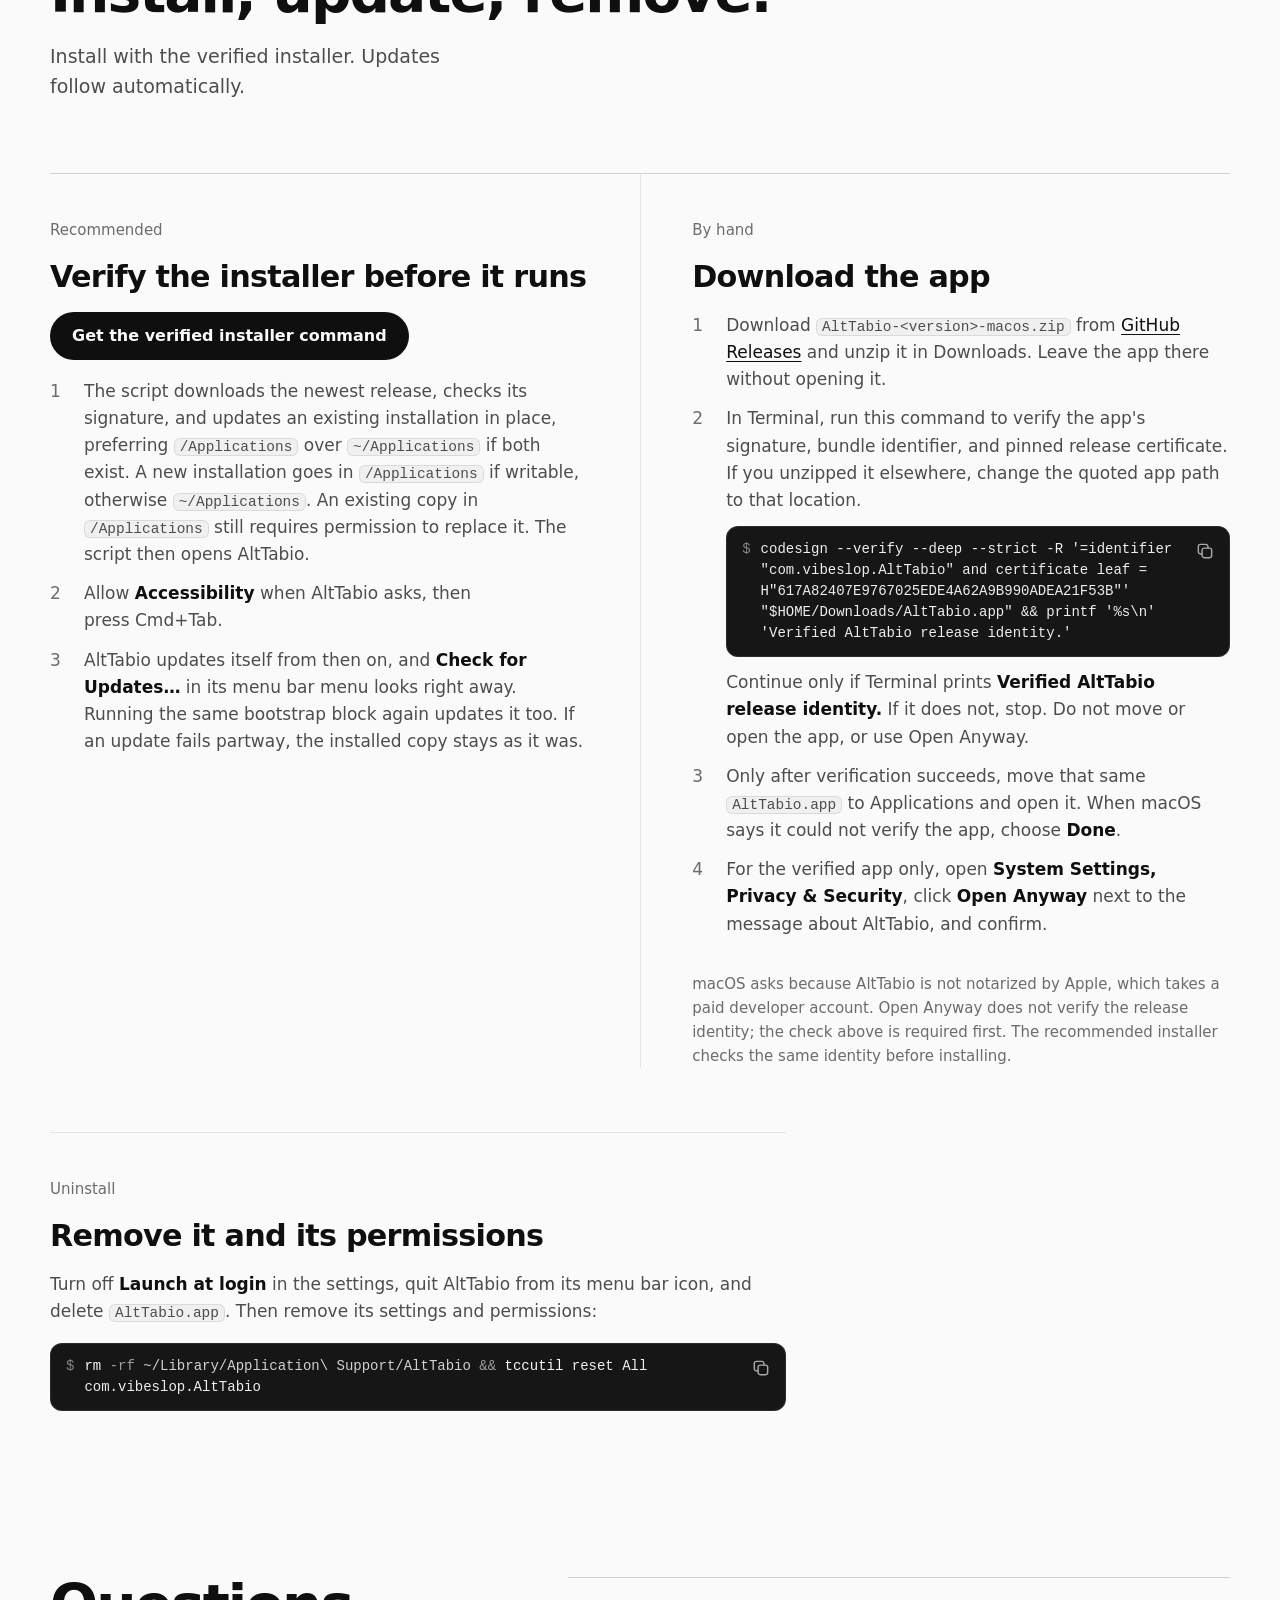
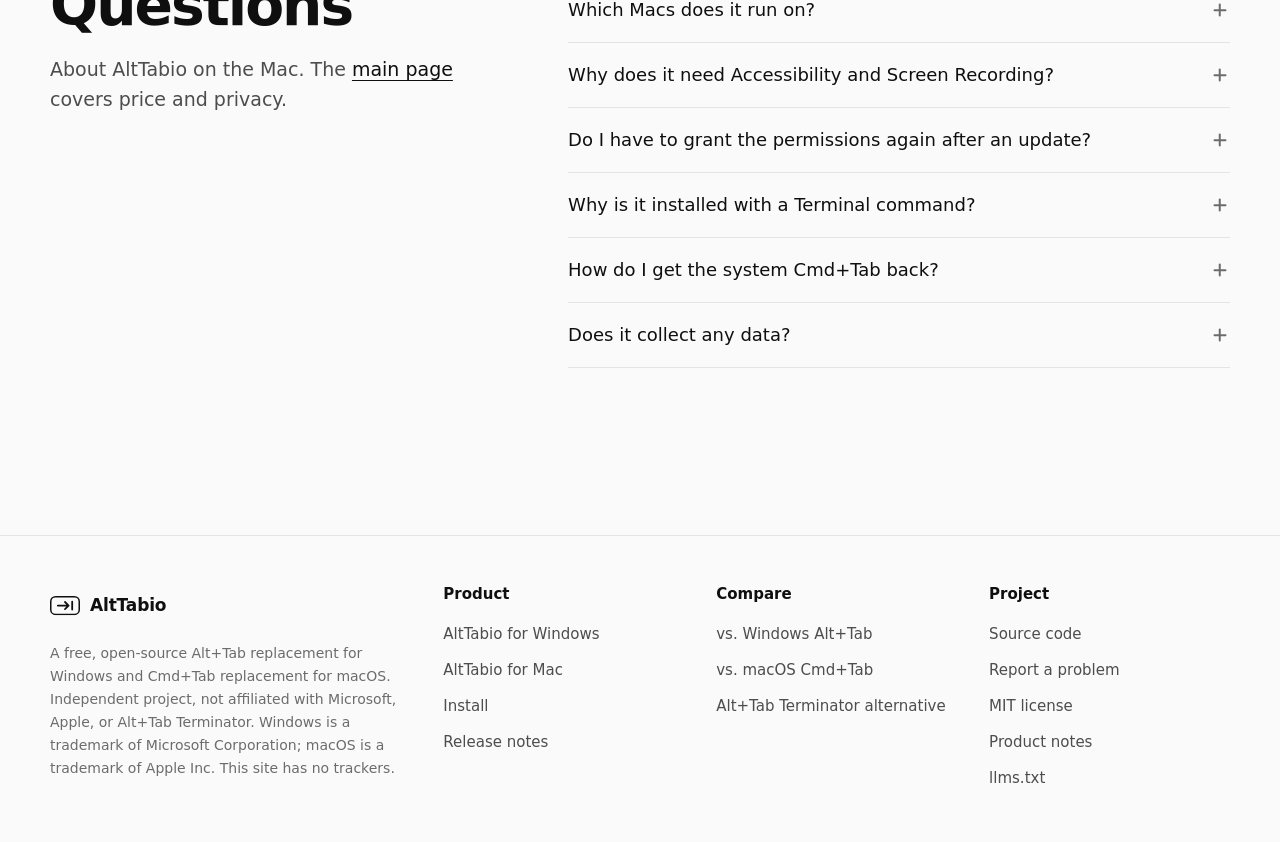
==== commit 8610e9b6: "docs: show the Tab keycap as the favicon and header mark The favicon and header mark still showed th" ====
--- a/docs/mac/index.html
+++ b/docs/mac/index.html
@@ -80,7 +80,7 @@
       "applicationCategory": "UtilitiesApplication",
       "applicationSubCategory": "Window switcher",
       "operatingSystem": "macOS 26",
-      "softwareVersion": "1.3.0",
+      "softwareVersion": "1.4.0",
       "softwareRequirements": "macOS 26 or later, Apple silicon or Intel",
       "downloadUrl": "https://github.com/vibeslop/AltTabio/releases/latest",
       "installUrl": "https://vibeslop.github.io/AltTabio/mac/#install",
@@ -121,7 +121,7 @@
 <svg width="0" height="0" style="position:absolute" aria-hidden="true">
   <symbol id="mark" viewBox="0 0 25 16">
     <rect x=".625" y=".625" width="23.75" height="14.75" rx="4" fill="none" stroke="currentColor" stroke-width="1.25"/>
-    <path fill="currentColor" d="M8.39 6.3L8.39 7.23L7.41 7.23L7.41 9.96Q7.41 10.23 7.52 10.36Q7.64 10.49 7.91 10.49Q7.99 10.49 8.12 10.47Q8.26 10.45 8.34 10.43L8.53 11.35Q8.33 11.41 8.13 11.43Q7.92 11.46 7.74 11.46Q7.01 11.46 6.61 11.09Q6.22 10.73 6.22 10.06L6.22 7.23L5.5 7.23L5.5 6.3L6.22 6.3L6.22 5.09L7.41 5.09L7.41 6.3ZM10.79 11.49Q10.31 11.49 9.92 11.32Q9.53 11.14 9.31 10.8Q9.09 10.46 9.09 9.96Q9.09 9.39 9.37 9.07Q9.65 8.75 10.09 8.61Q10.53 8.47 11.02 8.42Q11.69 8.35 11.98 8.28Q12.28 8.22 12.28 7.96L12.28 7.94Q12.28 7.56 12.05 7.36Q11.82 7.15 11.39 7.15Q10.95 7.15 10.68 7.35Q10.42 7.54 10.33 7.79L9.23 7.57Q9.46 6.9 10.04 6.57Q10.62 6.24 11.39 6.24Q11.75 6.24 12.11 6.32Q12.48 6.41 12.78 6.61Q13.09 6.8 13.28 7.14Q13.46 7.48 13.46 7.99L13.46 11.39L12.33 11.39L12.33 10.69L12.28 10.69Q12.12 11.01 11.75 11.25Q11.38 11.49 10.79 11.49ZM11.09 10.61Q11.64 10.61 11.96 10.3Q12.29 9.99 12.29 9.56L12.29 8.96Q12.21 9.03 12 9.08Q11.79 9.12 11.55 9.16Q11.32 9.19 11.17 9.21Q10.77 9.27 10.5 9.43Q10.23 9.6 10.23 9.95Q10.23 10.27 10.47 10.44Q10.72 10.61 11.09 10.61ZM17.4 11.48Q16.96 11.48 16.67 11.33Q16.39 11.18 16.21 10.97Q16.04 10.76 15.95 10.58L15.87 10.58L15.87 11.39L14.72 11.39L14.72 4.61L15.9 4.61L15.9 7.15L15.95 7.15Q16.04 6.97 16.2 6.76Q16.37 6.54 16.66 6.39Q16.95 6.24 17.4 6.24Q17.99 6.24 18.47 6.54Q18.94 6.84 19.22 7.42Q19.5 8.01 19.5 8.85Q19.5 9.69 19.22 10.28Q18.95 10.86 18.48 11.17Q18 11.48 17.4 11.48ZM17.08 10.51Q17.67 10.51 17.98 10.03Q18.29 9.56 18.29 8.85Q18.29 8.14 17.98 7.68Q17.68 7.21 17.08 7.21Q16.49 7.21 16.19 7.66Q15.88 8.11 15.88 8.85Q15.88 9.59 16.19 10.05Q16.5 10.51 17.08 10.51Z"/>
+    <path d="M6.5 8H15.5M12.5 5L15.5 8L12.5 11M18.5 4.75V11.25" fill="none" stroke="currentColor" stroke-width="1.5" stroke-linecap="round" stroke-linejoin="round"/>
   </symbol>
   <symbol id="i-download" viewBox="0 0 24 24"><g fill="none" stroke="currentColor" stroke-width="1.8" stroke-linecap="round" stroke-linejoin="round"><path d="M12 4v11M7.5 10.5L12 15l4.5-4.5M5 19.5h14"/></g></symbol>
   <symbol id="i-github" viewBox="0 0 256 256"><path fill="currentColor" d="M208.31,75.68A59.78,59.78,0,0,0,202.93,28,8,8,0,0,0,196,24a59.75,59.75,0,0,0-48,24H124A59.75,59.75,0,0,0,76,24a8,8,0,0,0-6.93,4,59.78,59.78,0,0,0-5.38,47.68A58.14,58.14,0,0,0,56,104v8a56.06,56.06,0,0,0,48.44,55.47A39.8,39.8,0,0,0,96,192v8H72a24,24,0,0,1-24-24A40,40,0,0,0,8,136a8,8,0,0,0,0,16,24,24,0,0,1,24,24,40,40,0,0,0,40,40H96v16a8,8,0,0,0,16,0V192a24,24,0,0,1,48,0v40a8,8,0,0,0,16,0V192a39.8,39.8,0,0,0-8.44-24.53A56.06,56.06,0,0,0,216,112v-8A58.14,58.14,0,0,0,208.31,75.68ZM200,112a40,40,0,0,1-40,40H112a40,40,0,0,1-40-40v-8a41.74,41.74,0,0,1,6.9-22.48A8,8,0,0,0,80,73.83a43.81,43.81,0,0,1,.79-33.58,43.88,43.88,0,0,1,32.32,20.06A8,8,0,0,0,119.82,64h32.35a8,8,0,0,0,6.74-3.69,43.87,43.87,0,0,1,32.32-20.06A43.81,43.81,0,0,1,192,73.83a8.09,8.09,0,0,0,1,7.65A41.72,41.72,0,0,1,200,104Z"/></symbol>
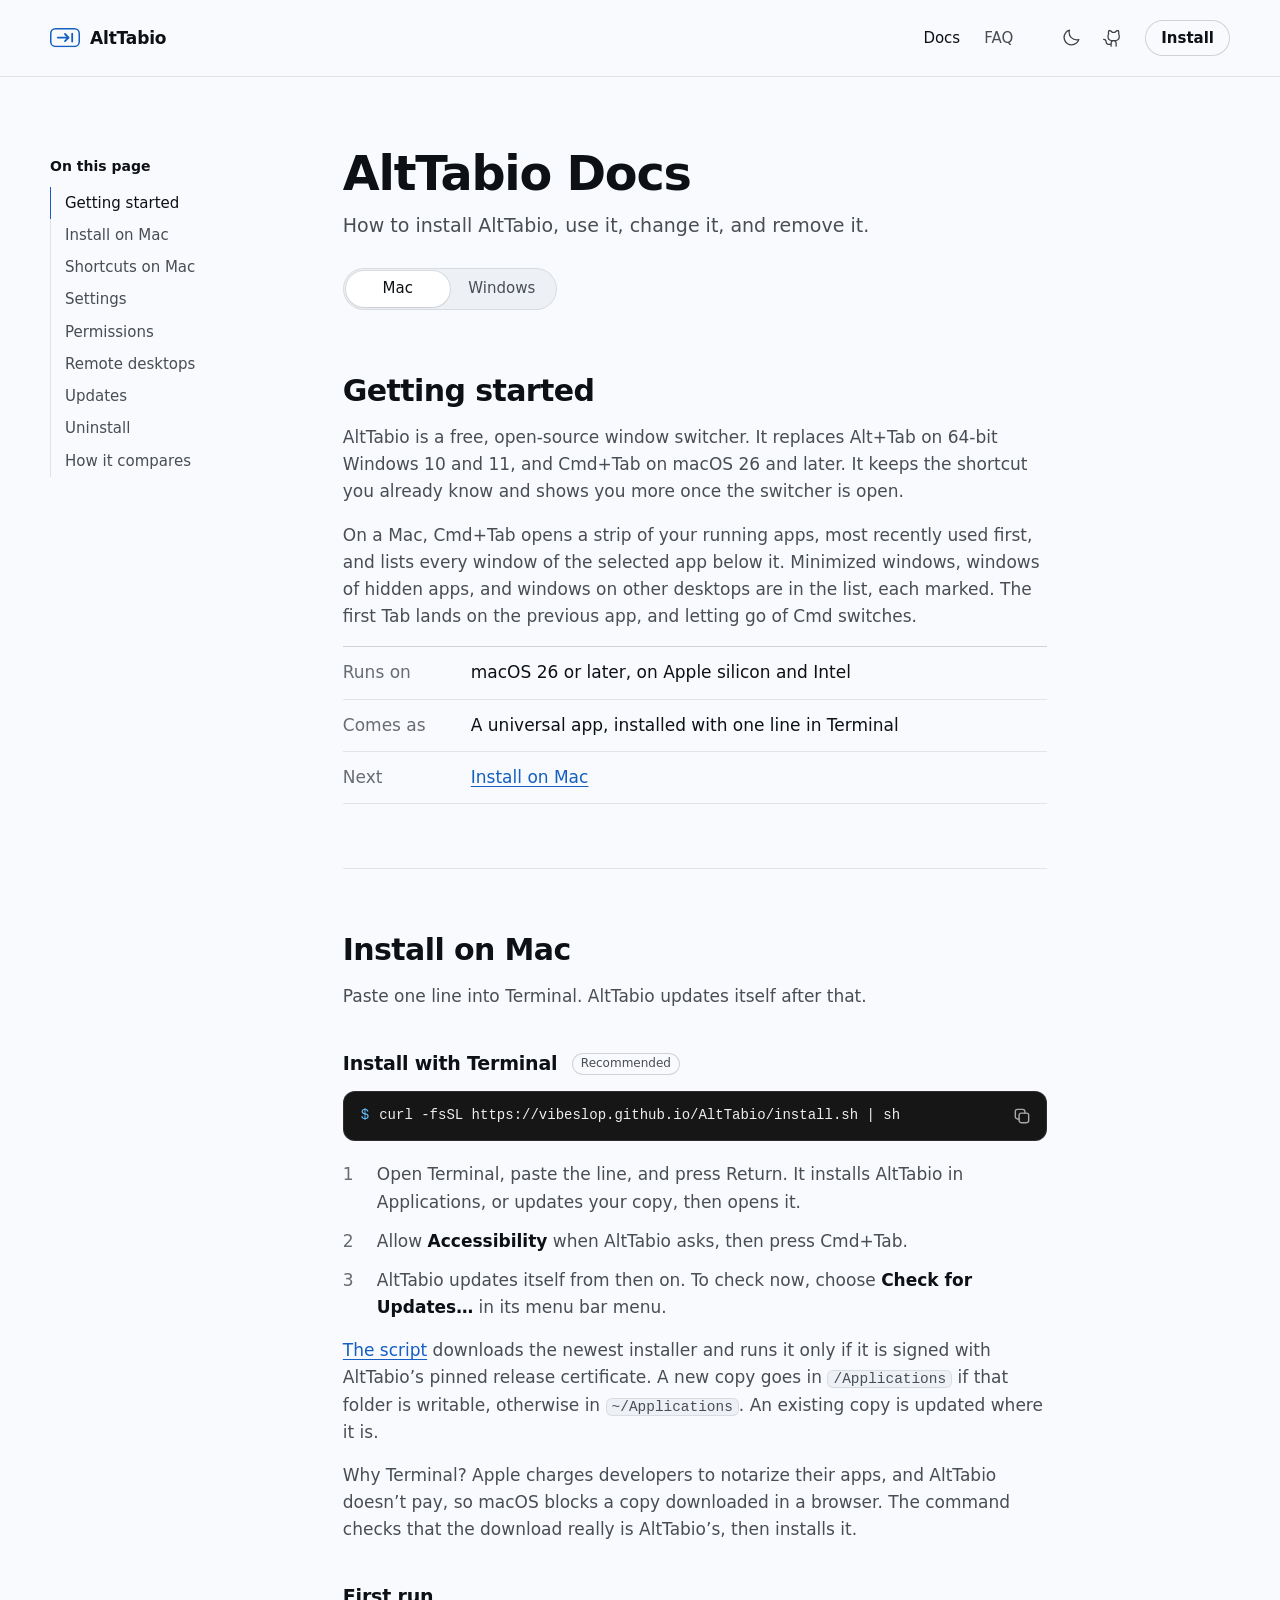
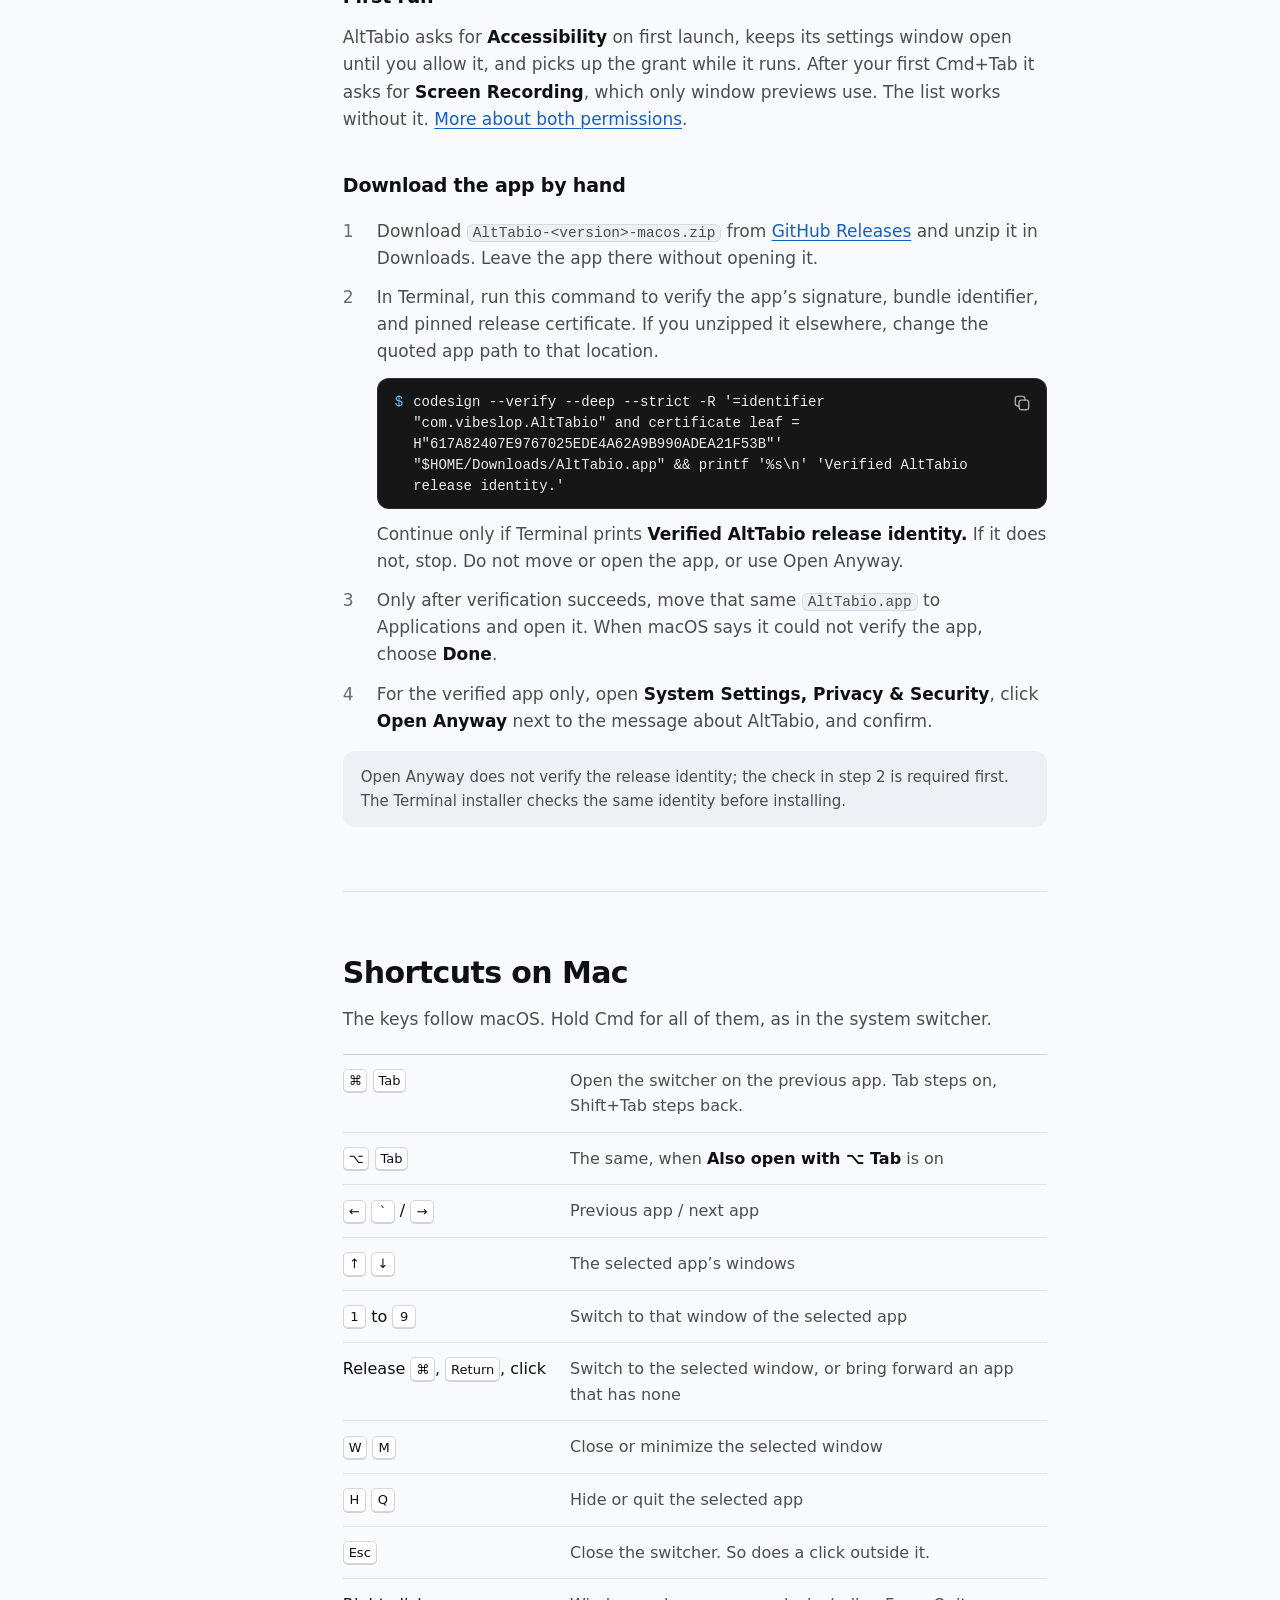
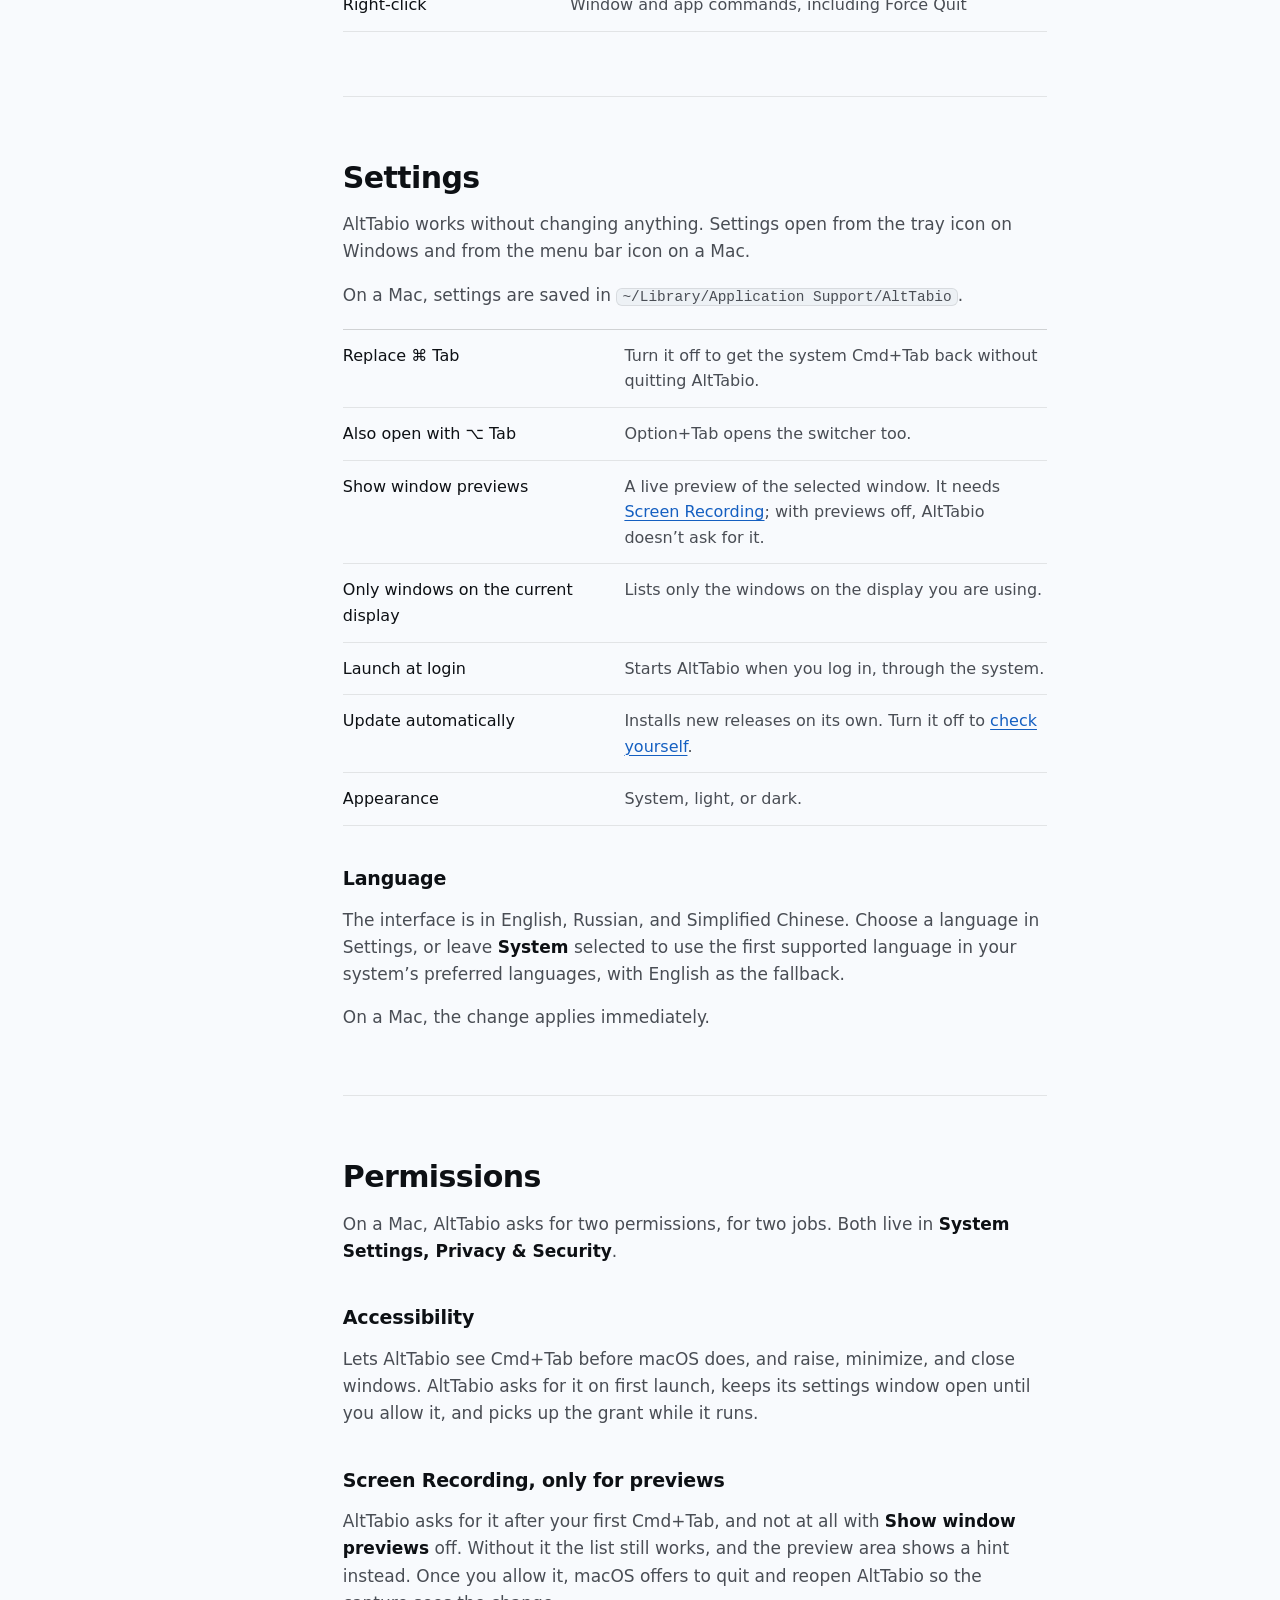
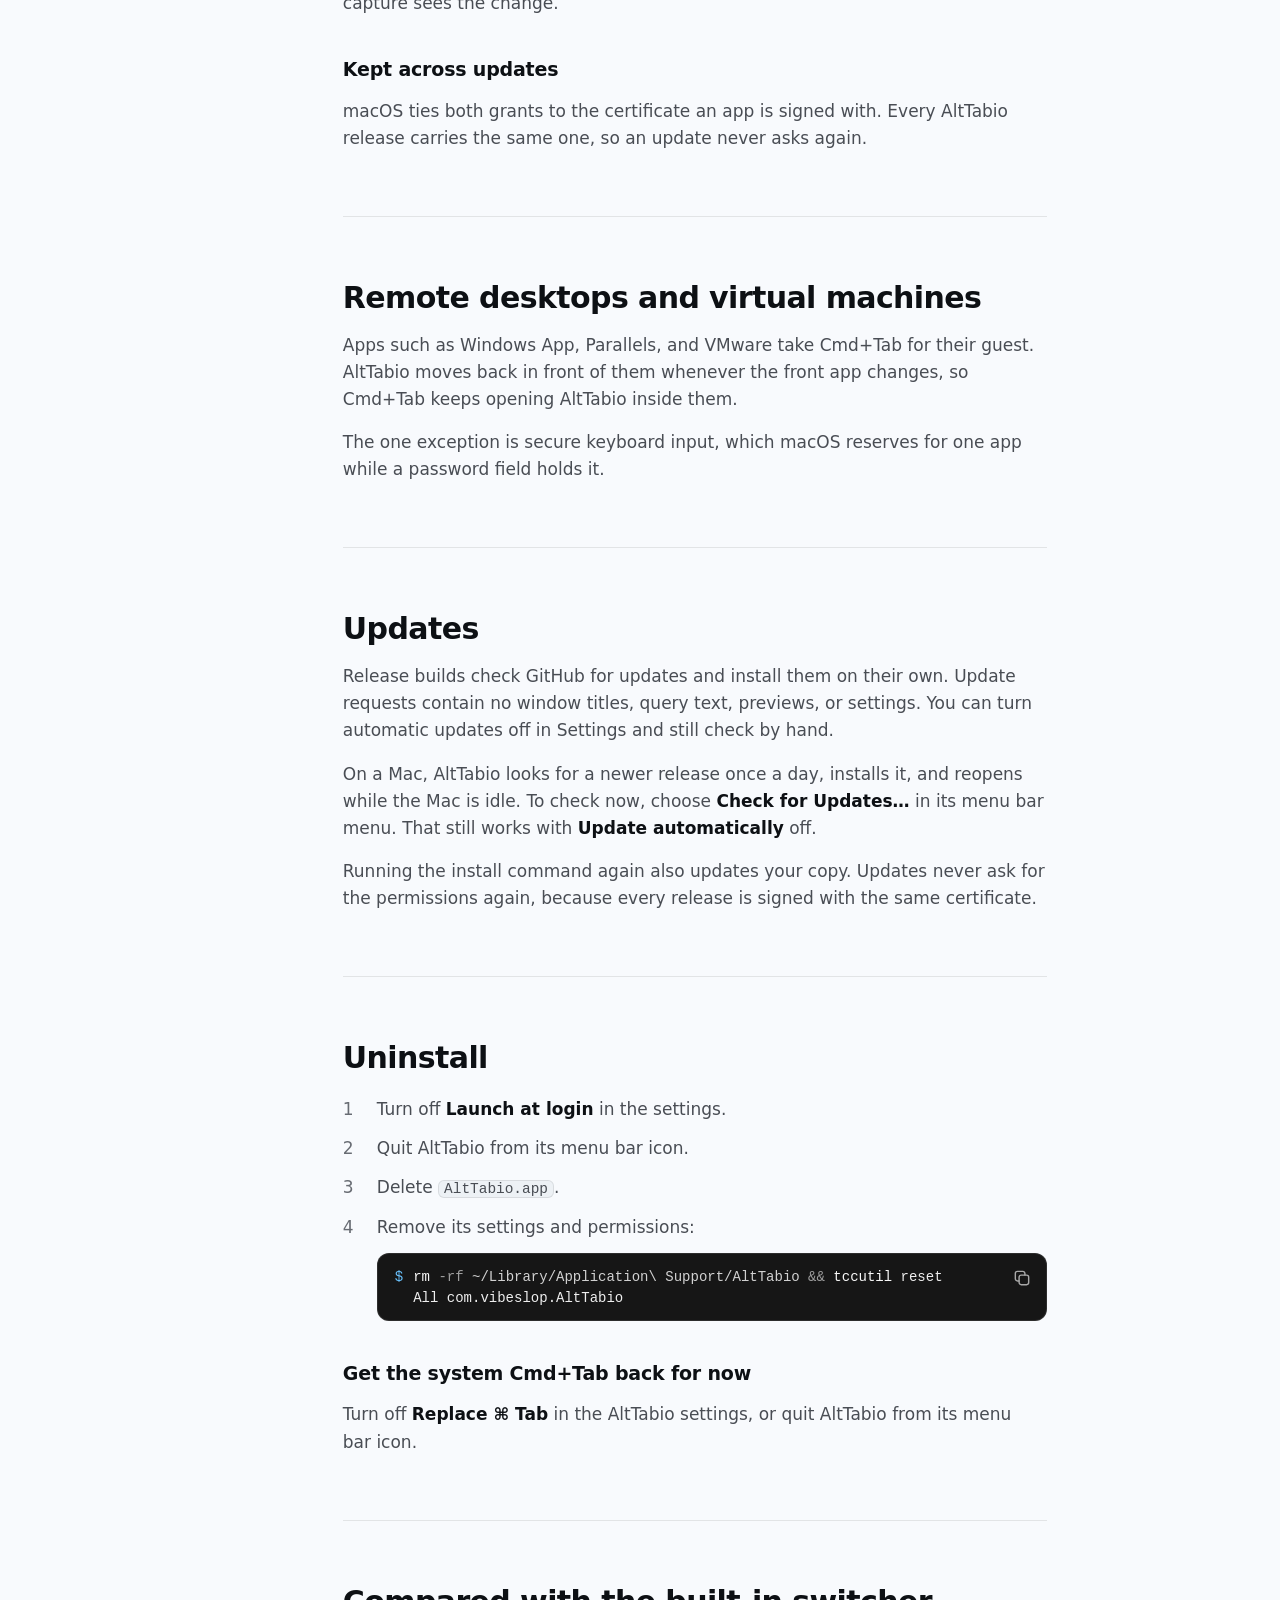
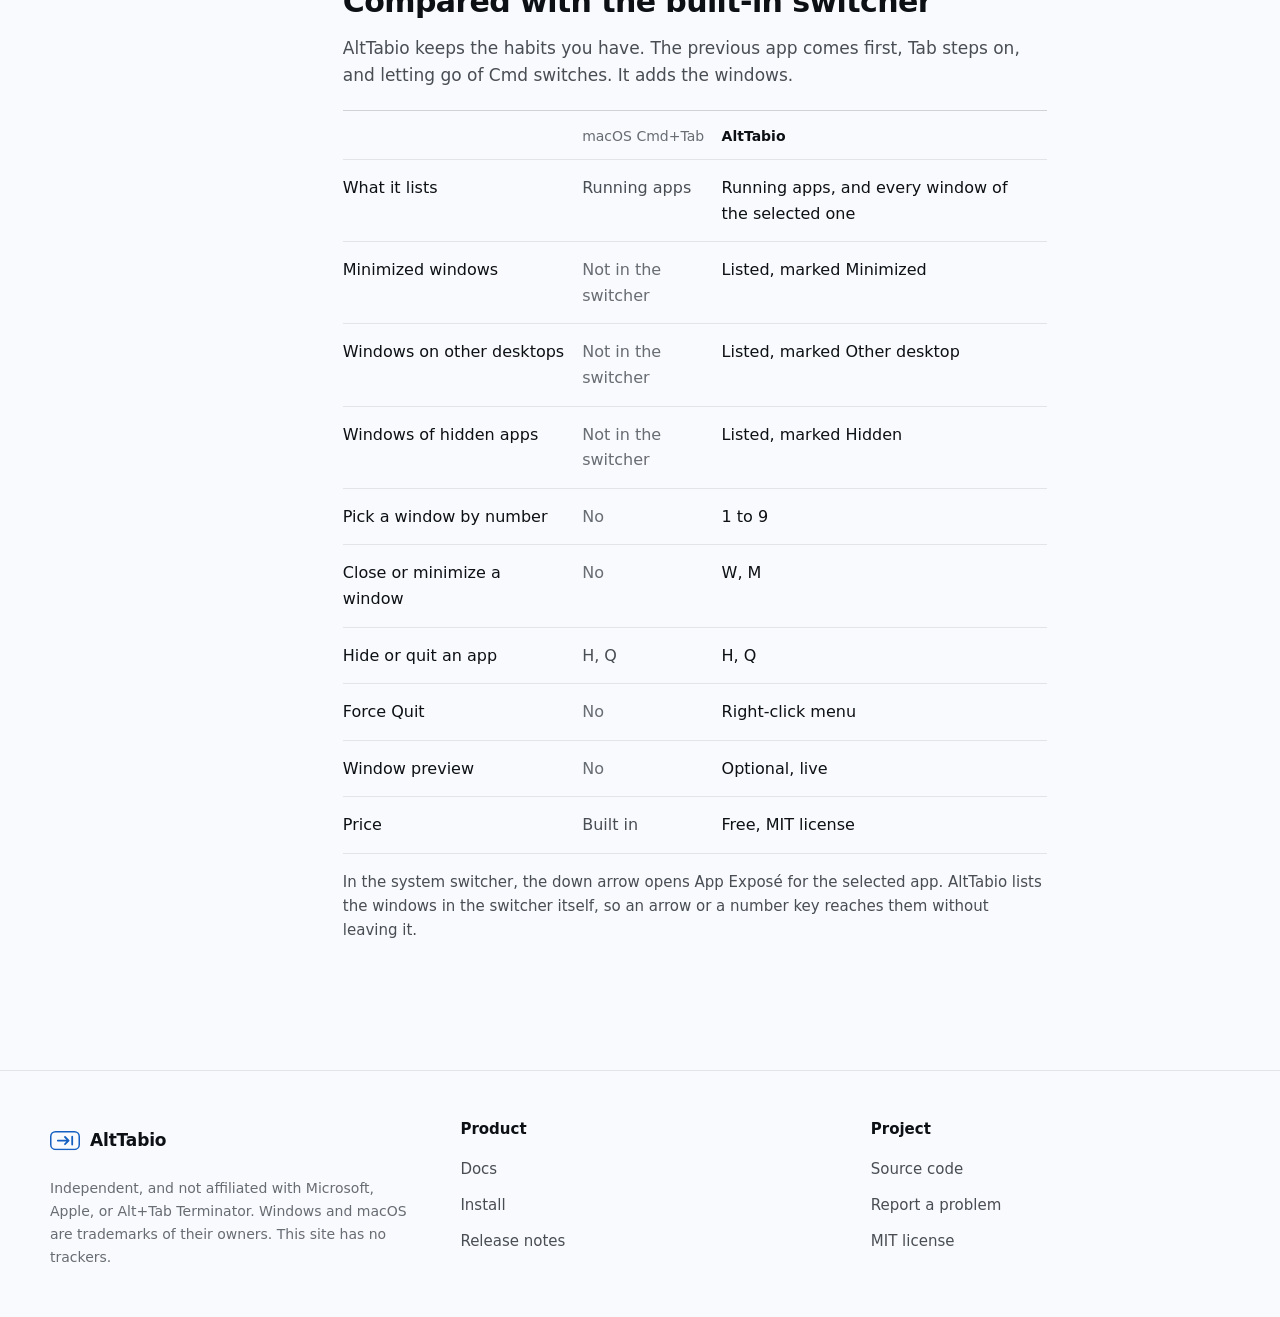
==== commit c4899992: "docs: rebuild the site around a switcher to try The site was three long pages, a home page and one e" ====
--- a/docs/mac/index.html
+++ b/docs/mac/index.html
@@ -3,411 +3,31 @@
 <head>
 <meta charset="utf-8" />
 <meta name="viewport" content="width=device-width, initial-scale=1" />
-<title>AltTabio for Mac: a Cmd+Tab replacement that shows every window</title>
-<meta name="description" content="Replace Cmd+Tab on macOS with a switcher that lists every window of every app, including minimized windows and windows on other desktops. Free and open source, for macOS 26 and later." />
-<meta name="robots" content="index, follow, max-image-preview:large, max-snippet:-1, max-video-preview:-1" />
-<meta name="theme-color" content="#000000" media="(prefers-color-scheme: light)" />
-<meta name="theme-color" content="#000000" media="(prefers-color-scheme: dark)" />
-<meta name="color-scheme" content="light dark" />
-<link rel="canonical" href="https://vibeslop.github.io/AltTabio/mac/" />
-<link rel="alternate" type="application/atom+xml" title="AltTabio releases" href="https://github.com/vibeslop/AltTabio/releases.atom" />
-<link rel="icon" href="../favicon.ico" sizes="any" />
-<link rel="icon" href="../favicon.svg" type="image/svg+xml" />
-<link rel="apple-touch-icon" href="../alttabio-icon.png" />
-<meta property="og:type" content="website" />
-<meta property="og:site_name" content="AltTabio" />
-<meta property="og:locale" content="en_US" />
-<meta property="og:title" content="AltTabio for Mac: Cmd+Tab that shows every window" />
-<meta property="og:description" content="Every window of every app, including minimized ones and ones on other desktops, one Cmd+Tab away. Free and open source." />
-<meta property="og:url" content="https://vibeslop.github.io/AltTabio/mac/" />
-<meta property="og:image" content="https://vibeslop.github.io/AltTabio/images/og-share.jpg" />
-<meta property="og:image:type" content="image/jpeg" />
-<meta property="og:image:width" content="1200" />
-<meta property="og:image:height" content="630" />
-<meta property="og:image:alt" content="AltTabio: Stop tabbing past the window you want. Free for Windows and Mac. A dark keyboard with the Tab key lit." />
-<meta name="twitter:card" content="summary_large_image" />
-<meta name="twitter:title" content="AltTabio for Mac: Cmd+Tab that shows every window" />
-<meta name="twitter:description" content="Every window of every app, including minimized ones and ones on other desktops, one Cmd+Tab away. Free and open source." />
-<meta name="twitter:image" content="https://vibeslop.github.io/AltTabio/images/og-share.jpg" />
-<link rel="stylesheet" href="../site.css" />
+<title>AltTabio for Mac has moved to the Docs</title>
+<meta name="robots" content="noindex" />
+<link rel="canonical" href="https://vibeslop.github.io/AltTabio/docs/" />
 <script>
+// The Mac page is now part of the Docs. Each old section lands on the topic that replaced it,
+// and the Docs open on Mac's instructions.
 (function () {
-  var root = document.documentElement;
-  try {
-    var stored = localStorage.getItem("alttabio-theme");
-    root.dataset.theme = stored === "light" || stored === "dark" ? stored
-      : (matchMedia("(prefers-color-scheme: dark)").matches ? "dark" : "light");
-  } catch (e) {
-    root.dataset.theme = "light";
-  }
-  // Picks the download to lead with before the first paint. iPads report a Mac platform
-  // but have touch points, and AltTabio does not run on them.
-  var platform = (navigator.userAgentData && navigator.userAgentData.platform) || navigator.platform || "";
-  root.dataset.os = /mac/i.test(platform) && navigator.maxTouchPoints < 2 ? "mac" : /win/i.test(platform) ? "windows" : "other";
+  var map = {
+    install: "../docs/#install-mac",
+    uninstall: "../docs/#uninstall-mac",
+    shortcuts: "../docs/#shortcuts-mac",
+    settings: "../docs/#settings-mac",
+    permissions: "../docs/#permissions-mac",
+    remote: "../docs/#remote-desktops",
+    compare: "../docs/#compare-mac",
+    features: "../docs/#mac",
+    faq: "../#faq"
+  };
+  var id = location.hash.slice(1);
+  location.replace(Object.prototype.hasOwnProperty.call(map, id) ? map[id] : "../docs/#mac");
 })();
 </script>
-<script src="../site.js" defer></script>
-<script type="application/ld+json">
-{
-  "@context": "https://schema.org",
-  "@graph": [
-    {
-      "@type": "WebPage",
-      "@id": "https://vibeslop.github.io/AltTabio/mac/#webpage",
-      "url": "https://vibeslop.github.io/AltTabio/mac/",
-      "name": "AltTabio for Mac: a Cmd+Tab replacement that shows every window",
-      "isPartOf": {"@id": "https://vibeslop.github.io/AltTabio/#website"},
-      "about": {"@id": "https://vibeslop.github.io/AltTabio/mac/#software"},
-      "breadcrumb": {"@id": "https://vibeslop.github.io/AltTabio/mac/#breadcrumb"},
-      "inLanguage": "en",
-      "dateModified": "2026-10-23"
-    },
-    {
-      "@type": "BreadcrumbList",
-      "@id": "https://vibeslop.github.io/AltTabio/mac/#breadcrumb",
-      "itemListElement": [
-        {"@type": "ListItem", "position": 1, "name": "AltTabio", "item": "https://vibeslop.github.io/AltTabio/"},
-        {"@type": "ListItem", "position": 2, "name": "Mac", "item": "https://vibeslop.github.io/AltTabio/mac/"}
-      ]
-    },
-    {
-      "@type": "SoftwareApplication",
-      "@id": "https://vibeslop.github.io/AltTabio/mac/#software",
-      "name": "AltTabio for Mac",
-      "url": "https://vibeslop.github.io/AltTabio/mac/",
-      "image": "https://vibeslop.github.io/AltTabio/alttabio-icon.png",
-      "description": "A free, open-source Cmd+Tab replacement for macOS 26 and later. It lists the running apps and every window of the selected one, including minimized windows, windows of hidden apps, and windows on other desktops.",
-      "applicationCategory": "UtilitiesApplication",
-      "applicationSubCategory": "Window switcher",
-      "operatingSystem": "macOS 26",
-      "softwareVersion": "1.4.0",
-      "softwareRequirements": "macOS 26 or later, Apple silicon or Intel",
-      "downloadUrl": "https://github.com/vibeslop/AltTabio/releases/latest",
-      "installUrl": "https://vibeslop.github.io/AltTabio/mac/#install",
-      "codeRepository": "https://github.com/vibeslop/AltTabio",
-      "license": "https://opensource.org/licenses/MIT",
-      "isAccessibleForFree": true,
-      "offers": {"@type": "Offer", "price": "0", "priceCurrency": "USD", "availability": "https://schema.org/InStock"},
-      "featureList": [
-        "Replaces Cmd+Tab and optionally Option+Tab",
-        "Lists every window of the selected app, including minimized, hidden, and other-desktop windows",
-        "Keys 1 to 9 switch to a window of the selected app",
-        "W, M, H, and Q close, minimize, hide, or quit from the switcher",
-        "Optional live preview of the selected window",
-        "Force Quit from the right-click menu",
-        "Keeps working inside remote desktop and virtual machine apps",
-        "Universal app for Apple silicon and Intel Macs"
-      ]
-    },
-    {
-      "@type": "FAQPage",
-      "@id": "https://vibeslop.github.io/AltTabio/mac/#faq-schema",
-      "mainEntity": [
-        {"@type": "Question", "name": "Which Macs does AltTabio run on?", "acceptedAnswer": {"@type": "Answer", "text": "Any Mac with macOS 26 or later. The download is a universal app for Apple silicon and Intel."}},
-        {"@type": "Question", "name": "Why does AltTabio need Accessibility and Screen Recording?", "acceptedAnswer": {"@type": "Answer", "text": "Accessibility lets AltTabio see Cmd+Tab before macOS does and raise, minimize, and close windows. Screen Recording is only for window previews, and AltTabio asks for it after your first Cmd+Tab. Without it the list still works, and the preview area shows a hint instead."}},
-        {"@type": "Question", "name": "Do I have to grant the permissions again after an update?", "acceptedAnswer": {"@type": "Answer", "text": "No. macOS ties the permissions to the certificate an app is signed with, and every AltTabio release is signed with the same one."}},
-        {"@type": "Question", "name": "Why is AltTabio installed with a Terminal command?", "acceptedAnswer": {"@type": "Answer", "text": "AltTabio is not notarized by Apple, which takes a paid developer account, so macOS blocks a copy downloaded in a browser. The README command downloads with curl and verifies the installer image against AltTabio's pinned release certificate before mounting it or running its script."}},
-        {"@type": "Question", "name": "How do I get the system Cmd+Tab back?", "acceptedAnswer": {"@type": "Answer", "text": "Turn off Replace Cmd+Tab in the AltTabio settings, or quit AltTabio from its menu bar icon."}},
-        {"@type": "Question", "name": "Does AltTabio collect any data?", "acceptedAnswer": {"@type": "Answer", "text": "No. The app has no analytics. It goes online to check for and download updates from GitHub. Update automatically in Settings turns off automatic updates; you can still check manually. Previews are drawn on your Mac and never saved or sent anywhere."}}
-      ]
-    }
-  ]
-}
-</script>
+<meta http-equiv="refresh" content="0; url=../docs/#mac" />
 </head>
 <body>
-<a class="skip" href="#main">Skip to content</a>
-
-<svg width="0" height="0" style="position:absolute" aria-hidden="true">
-  <symbol id="mark" viewBox="0 0 25 16">
-    <rect x=".625" y=".625" width="23.75" height="14.75" rx="4" fill="none" stroke="currentColor" stroke-width="1.25"/>
-    <path d="M6.5 8H15.5M12.5 5L15.5 8L12.5 11M18.5 4.75V11.25" fill="none" stroke="currentColor" stroke-width="1.5" stroke-linecap="round" stroke-linejoin="round"/>
-  </symbol>
-  <symbol id="i-download" viewBox="0 0 24 24"><g fill="none" stroke="currentColor" stroke-width="1.8" stroke-linecap="round" stroke-linejoin="round"><path d="M12 4v11M7.5 10.5L12 15l4.5-4.5M5 19.5h14"/></g></symbol>
-  <symbol id="i-github" viewBox="0 0 256 256"><path fill="currentColor" d="M208.31,75.68A59.78,59.78,0,0,0,202.93,28,8,8,0,0,0,196,24a59.75,59.75,0,0,0-48,24H124A59.75,59.75,0,0,0,76,24a8,8,0,0,0-6.93,4,59.78,59.78,0,0,0-5.38,47.68A58.14,58.14,0,0,0,56,104v8a56.06,56.06,0,0,0,48.44,55.47A39.8,39.8,0,0,0,96,192v8H72a24,24,0,0,1-24-24A40,40,0,0,0,8,136a8,8,0,0,0,0,16,24,24,0,0,1,24,24,40,40,0,0,0,40,40H96v16a8,8,0,0,0,16,0V192a24,24,0,0,1,48,0v40a8,8,0,0,0,16,0V192a39.8,39.8,0,0,0-8.44-24.53A56.06,56.06,0,0,0,216,112v-8A58.14,58.14,0,0,0,208.31,75.68ZM200,112a40,40,0,0,1-40,40H112a40,40,0,0,1-40-40v-8a41.74,41.74,0,0,1,6.9-22.48A8,8,0,0,0,80,73.83a43.81,43.81,0,0,1,.79-33.58,43.88,43.88,0,0,1,32.32,20.06A8,8,0,0,0,119.82,64h32.35a8,8,0,0,0,6.74-3.69,43.87,43.87,0,0,1,32.32-20.06A43.81,43.81,0,0,1,192,73.83a8.09,8.09,0,0,0,1,7.65A41.72,41.72,0,0,1,200,104Z"/></symbol>
-  <symbol id="i-list" viewBox="0 0 256 256"><path fill="currentColor" d="M224,128a8,8,0,0,1-8,8H40a8,8,0,0,1,0-16H216A8,8,0,0,1,224,128ZM40,72H216a8,8,0,0,0,0-16H40a8,8,0,0,0,0,16ZM216,184H40a8,8,0,0,0,0,16H216a8,8,0,0,0,0-16Z"/></symbol>
-  <symbol id="i-x" viewBox="0 0 256 256"><path fill="currentColor" d="M205.66,194.34a8,8,0,0,1-11.32,11.32L128,139.31,61.66,205.66a8,8,0,0,1-11.32-11.32L116.69,128,50.34,61.66A8,8,0,0,1,61.66,50.34L128,116.69l66.34-66.35a8,8,0,0,1,11.32,11.32L139.31,128Z"/></symbol>
-  <symbol id="i-sun" viewBox="0 0 256 256"><path fill="currentColor" d="M120,40V16a8,8,0,0,1,16,0V40a8,8,0,0,1-16,0Zm72,88a64,64,0,1,1-64-64A64.07,64.07,0,0,1,192,128Zm-16,0a48,48,0,1,0-48,48A48.05,48.05,0,0,0,176,128ZM58.34,69.66A8,8,0,0,0,69.66,58.34l-16-16A8,8,0,0,0,42.34,53.66Zm0,116.68-16,16a8,8,0,0,0,11.32,11.32l16-16a8,8,0,0,0-11.32-11.32ZM192,72a8,8,0,0,0,5.66-2.34l16-16a8,8,0,0,0-11.32-11.32l-16,16A8,8,0,0,0,192,72Zm5.66,114.34a8,8,0,0,0-11.32,11.32l16,16a8,8,0,0,0,11.32-11.32ZM48,128a8,8,0,0,0-8-8H16a8,8,0,0,0,0,16H40A8,8,0,0,0,48,128Zm80,80a8,8,0,0,0-8,8v24a8,8,0,0,0,16,0V216A8,8,0,0,0,128,208Zm112-88H216a8,8,0,0,0,0,16h24a8,8,0,0,0,0-16Z"/></symbol>
-<symbol id="i-moon" viewBox="0 0 256 256"><path fill="currentColor" d="M233.54,142.23a8,8,0,0,0-8-2,88.08,88.08,0,0,1-109.8-109.8,8,8,0,0,0-10-10,104.84,104.84,0,0,0-52.91,37A104,104,0,0,0,136,224a103.09,103.09,0,0,0,62.52-20.88,104.84,104.84,0,0,0,37-52.91A8,8,0,0,0,233.54,142.23ZM188.9,190.34A88,88,0,0,1,65.66,67.11a89,89,0,0,1,31.4-26A106,106,0,0,0,96,56,104.11,104.11,0,0,0,200,160a106,106,0,0,0,14.92-1.06A89,89,0,0,1,188.9,190.34Z"/></symbol>
-  <symbol id="i-arrow" viewBox="0 0 24 24"><g fill="none" stroke="currentColor" stroke-width="1.8" stroke-linecap="round" stroke-linejoin="round"><path d="M5 12h14M13 6l6 6-6 6"/></g></symbol>
-  <symbol id="i-copy" viewBox="0 0 24 24"><g fill="none" stroke="currentColor" stroke-width="1.7" stroke-linecap="round" stroke-linejoin="round"><rect x="8.5" y="8.5" width="11.5" height="11.5" rx="2.5"/><path d="M15.5 8.5V6.5a2.5 2.5 0 0 0-2.5-2.5H6.5A2.5 2.5 0 0 0 4 6.5V13a2.5 2.5 0 0 0 2.5 2.5h2"/></g></symbol>
-  <symbol id="i-check" viewBox="0 0 24 24"><g fill="none" stroke="currentColor" stroke-width="1.9" stroke-linecap="round" stroke-linejoin="round"><path d="M5 12.5l4.5 4.5L19 7.5"/></g></symbol>
-  <symbol id="i-terminal" viewBox="0 0 24 24"><g fill="none" stroke="currentColor" stroke-width="1.8" stroke-linecap="round" stroke-linejoin="round"><path d="M5 7.5l4.5 4.5L5 16.5M12 17h7"/></g></symbol>
-</svg>
-
-<header class="stage">
-  <nav class="wrap nav" aria-label="Site">
-    <a class="brand" href="../" aria-label="AltTabio home">
-      <svg class="mark" viewBox="0 0 25 16" aria-hidden="true"><use href="#mark"/></svg>
-      <span>AltTabio</span>
-    </a>
-    <div class="navlinks">
-      <a href="../windows/">Windows</a>
-      <a href="../mac/" aria-current="page">Mac</a>
-      <a href="#faq">FAQ</a>
-    </div>
-    <div class="nav-tools">
-      <button class="icon-btn" id="theme-btn" type="button" aria-label="Use the dark appearance">
-        <svg viewBox="0 0 256 256" aria-hidden="true"><use href="#i-moon"/></svg>
-      </button>
-      <a class="icon-btn nav-github" href="https://github.com/vibeslop/AltTabio" aria-label="AltTabio on GitHub">
-        <svg viewBox="0 0 256 256" aria-hidden="true"><use href="#i-github"/></svg>
-      </a>
-    </div>
-  </nav>
-</header>
-
-<main id="main">
-  <section class="stage page-hero" aria-labelledby="hero-title">
-    <div class="wrap">
-      <span class="eyebrow">AltTabio for Mac</span>
-      <h1 id="hero-title">Cmd+Tab straight to the window you want.</h1>
-      <p class="sub">The Mac switcher stops at apps. AltTabio keeps Cmd+Tab and lists every window of the selected app, including minimized ones and ones on other desktops.</p>
-      <a class="btn" href="https://github.com/vibeslop/AltTabio#macos">Get the verified installer command</a>
-      <p class="note">macOS 26 or later, Apple silicon and Intel. Free and open source. Or <a href="#install">download the app</a>.</p>
-    </div>
-  </section>
-
-  <section id="features" aria-labelledby="features-title">
-    <div class="wrap">
-      <div class="head">
-        <h2 id="features-title">What changes when you press Cmd+Tab.</h2>
-      </div>
-      <dl class="promises three">
-        <div><dt>Every window</dt><dd>Minimized windows, hidden apps, and windows on other desktops are in the list, each marked.</dd></div>
-        <div><dt>Your habits still work</dt><dd>The first Tab lands on the previous app, and letting go of Cmd switches.</dd></div>
-        <div><dt>Numbered windows</dt><dd>Press 1 to 9 to switch to that window of the selected app.</dd></div>
-        <div><dt>Act from the list</dt><dd>W, M, H, and Q close, minimize, hide, or quit. Force Quit is a right-click away.</dd></div>
-        <div><dt>Live preview</dt><dd>Turn on window previews to see the selected window. The list works without them.</dd></div>
-        <div><dt>Works in remote desktops</dt><dd>Cmd+Tab keeps opening AltTabio inside Windows App, Parallels, and VMware.</dd></div>
-      </dl>
-    </div>
-  </section>
-
-  <section id="compare" aria-labelledby="compare-title">
-    <div class="wrap">
-      <div class="head">
-        <h2 id="compare-title">AltTabio vs. the built-in Cmd+Tab</h2>
-        <p>AltTabio keeps the habits you have. The previous app comes first, Tab steps on, and letting go of Cmd switches. It adds the windows.</p>
-      </div>
-      <div class="table-wrap">
-          <table class="compare">
-            <thead><tr><th scope="col"><span class="sr-only">Feature</span></th><th scope="col">macOS Cmd+Tab</th><th scope="col" class="us">AltTabio</th></tr></thead>
-            <tbody>
-              <tr><th scope="row">What it lists</th><td class="">Running apps</td><td class="us">Running apps, and every window of the selected one</td></tr>
-              <tr><th scope="row">Minimized windows</th><td class="no">Not in the switcher</td><td class="us">Listed, marked Minimized</td></tr>
-              <tr><th scope="row">Windows on other desktops</th><td class="no">Not in the switcher</td><td class="us">Listed, marked Other desktop</td></tr>
-              <tr><th scope="row">Windows of hidden apps</th><td class="no">Not in the switcher</td><td class="us">Listed, marked Hidden</td></tr>
-              <tr><th scope="row">Pick a window by number</th><td class="no">No</td><td class="us">1 to 9</td></tr>
-              <tr><th scope="row">Close or minimize a window</th><td class="no">No</td><td class="us">W, M</td></tr>
-              <tr><th scope="row">Hide or quit an app</th><td class="">H, Q</td><td class="us">H, Q</td></tr>
-              <tr><th scope="row">Force Quit</th><td class="no">No</td><td class="us">Right-click menu</td></tr>
-              <tr><th scope="row">Window preview</th><td class="no">No</td><td class="us">Optional, live</td></tr>
-              <tr><th scope="row">Price</th><td class="">Built in</td><td class="us">Free, MIT license</td></tr>
-            </tbody>
-          </table>
-        </div>
-      <p class="note">In the system switcher, the down arrow opens App Exposé for the selected app. AltTabio lists the windows in the switcher itself, so an arrow or a number key reaches them without leaving it.</p>
-    </div>
-  </section>
-
-  <section id="shortcuts" aria-labelledby="shortcuts-title">
-    <div class="wrap split">
-      <div class="head">
-        <h2 id="shortcuts-title">Shortcuts</h2>
-        <p>The keys follow macOS. Hold Cmd for all of them, as in the system switcher.</p>
-      </div>
-      <div class="table-wrap">
-        <table class="table">
-          <caption class="sr-only">AltTabio shortcuts on macOS</caption>
-          <tbody>
-          <tr><th scope="row"><kbd>⌘</kbd> <kbd>Tab</kbd></th><td>Open the switcher on the previous app. Tab steps on, Shift+Tab steps back.</td></tr>
-          <tr><th scope="row"><kbd>⌥</kbd> <kbd>Tab</kbd></th><td>The same, when Also open with ⌥ Tab is on</td></tr>
-          <tr><th scope="row"><kbd>←</kbd> <kbd>`</kbd> / <kbd>→</kbd></th><td>Previous app / next app</td></tr>
-          <tr><th scope="row"><kbd>↑</kbd> <kbd>↓</kbd></th><td>The selected app's windows</td></tr>
-          <tr><th scope="row"><kbd>1</kbd> to <kbd>9</kbd></th><td>Switch to that window of the selected app</td></tr>
-          <tr><th scope="row">Release <kbd>⌘</kbd>, <kbd>Return</kbd></th><td>Switch to the selected window, or bring forward an app that has none</td></tr>
-          <tr><th scope="row"><kbd>W</kbd> <kbd>M</kbd></th><td>Close or minimize the selected window</td></tr>
-          <tr><th scope="row"><kbd>H</kbd> <kbd>Q</kbd></th><td>Hide or quit the selected app</td></tr>
-          <tr><th scope="row"><kbd>Esc</kbd></th><td>Close the switcher. So does a click outside it.</td></tr>
-          <tr><th scope="row">Right-click</th><td>Window and app commands, including Force Quit</td></tr>
-          </tbody>
-        </table>
-      </div>
-    </div>
-  </section>
-
-  <section id="permissions" aria-labelledby="permissions-title">
-    <div class="wrap">
-      <div class="head">
-        <h2 id="permissions-title">Two permissions, for two jobs.</h2>
-        <p>Both live in System Settings, under Privacy &amp; Security.</p>
-      </div>
-      <div class="cards">
-        <div><h3>Accessibility</h3><p>Lets AltTabio see Cmd+Tab before macOS does, and raise, minimize, and close windows. AltTabio asks for it on first launch, keeps its settings window open until you allow it, and picks up the grant while it runs.</p></div>
-        <div><h3>Screen Recording, only for previews</h3><p>AltTabio asks for it after your first Cmd+Tab, and not at all with <strong>Show window previews</strong> off. Without it the list still works. Once you allow it, macOS offers to quit and reopen AltTabio so the capture sees the change.</p></div>
-        <div><h3>Kept across updates</h3><p>macOS ties both grants to the certificate an app is signed with. Every AltTabio release carries the same one, so an update never asks again.</p></div>
-        <div id="remote"><h3>Remote desktops and VMs</h3><p>Apps such as Windows App, Parallels, and VMware take Cmd+Tab for their guest. AltTabio moves back in front of them whenever the front app changes. The one exception is secure keyboard input, which macOS reserves for one app while a password field holds it.</p></div>
-      </div>
-    </div>
-  </section>
-
-  <section id="settings" aria-labelledby="settings-title">
-    <div class="wrap split">
-      <div class="head">
-        <h2 id="settings-title">Settings, if you want them.</h2>
-        <p>Open them from the menu bar icon. They are saved in <code class="inline">~/Library/Application Support/AltTabio</code>.</p>
-      </div>
-      <ul class="chips">
-        <li>Replace ⌘ Tab</li><li>Also open with ⌥ Tab</li><li>Show window previews</li>
-        <li>Only windows on the current display</li><li>Launch at login</li><li>Update automatically</li><li>System, light, or dark appearance</li>
-      </ul>
-    </div>
-  </section>
-
-  <section id="install" aria-labelledby="install-title">
-    <div class="wrap">
-      <div class="head">
-        <h2 id="install-title">Install, update, remove.</h2>
-        <p>Install with the verified installer. Updates follow automatically.</p>
-      </div>
-      <div class="get">
-        <div>
-          <span class="os">Recommended</span>
-          <h3>Verify the installer before it runs</h3>
-          <a class="btn" href="https://github.com/vibeslop/AltTabio#macos">Get the verified installer command</a>
-          <ol class="steps">
-            <li><span>The script downloads the newest release, checks its signature, and updates an existing installation in place, preferring <code class="inline">/Applications</code> over <code class="inline">~/Applications</code> if both exist. A new installation goes in <code class="inline">/Applications</code> if writable, otherwise <code class="inline">~/Applications</code>. An existing copy in <code class="inline">/Applications</code> still requires permission to replace it. The script then opens AltTabio.</span></li>
-            <li><span>Allow <strong>Accessibility</strong> when AltTabio asks, then press Cmd+Tab.</span></li>
-            <li><span>AltTabio updates itself from then on, and <strong>Check for Updates…</strong> in its menu bar menu looks right away. Running the same bootstrap block again updates it too. If an update fails partway, the installed copy stays as it was.</span></li>
-          </ol>
-        </div>
-        <div>
-          <span class="os">By hand</span>
-          <h3>Download the app</h3>
-          <ol class="steps">
-            <li><span>Download <code class="inline">AltTabio-&lt;version&gt;-macos.zip</code> from <a href="https://github.com/vibeslop/AltTabio/releases/latest">GitHub Releases</a> and unzip it in Downloads. Leave the app there without opening it.</span></li>
-            <li><div class="prose">
-              <p>In Terminal, run this command to verify the app's signature, bundle identifier, and pinned release certificate. If you unzipped it elsewhere, change the quoted app path to that location.</p>
-              <div class="cmd">
-                <span class="p" aria-hidden="true">$</span>
-                <!-- Keep the requirement aligned with scripts/mac/release-certificate.sha1 and docs/install.sh. -->
-                <code id="manual-verify-cmd">codesign --verify --deep --strict -R '=identifier "com.vibeslop.AltTabio" and certificate leaf = H"617A82407E9767025EDE4A62A9B990ADEA21F53B"' "$HOME/Downloads/AltTabio.app" &amp;&amp; printf '%s\n' 'Verified AltTabio release identity.'</code>
-                <button class="icon-btn" type="button" data-copy="manual-verify-cmd" aria-label="Copy the command">
-                  <svg class="i-copy" viewBox="0 0 24 24" aria-hidden="true"><use href="#i-copy"/></svg>
-                  <svg class="i-check" viewBox="0 0 24 24" aria-hidden="true"><use href="#i-check"/></svg>
-                </button>
-                <span class="sr-only copy-status" aria-live="polite"></span>
-              </div>
-              <p>Continue only if Terminal prints <strong>Verified AltTabio release identity.</strong> If it does not, stop. Do not move or open the app, or use Open Anyway.</p>
-            </div></li>
-            <li><span>Only after verification succeeds, move that same <code class="inline">AltTabio.app</code> to Applications and open it. When macOS says it could not verify the app, choose <strong>Done</strong>.</span></li>
-            <li><span>For the verified app only, open <strong>System Settings, Privacy &amp; Security</strong>, click <strong>Open Anyway</strong> next to the message about AltTabio, and confirm.</span></li>
-          </ol>
-          <p class="note">macOS asks because AltTabio is not notarized by Apple, which takes a paid developer account. Open Anyway does not verify the release identity; the check above is required first. The recommended installer checks the same identity before installing.</p>
-        </div>
-      </div>
-      <div class="solo" id="uninstall">
-        <span class="os">Uninstall</span>
-        <h3>Remove it and its permissions</h3>
-        <div class="prose"><p>Turn off <strong>Launch at login</strong> in the settings, quit AltTabio from its menu bar icon, and delete <code class="inline">AltTabio.app</code>. Then remove its settings and permissions:</p></div>
-        <div class="cmd">
-            <span class="p" aria-hidden="true">$</span>
-            <code id="uninstall-cmd"><span class="t-prog">rm</span> <span class="t-flag">-rf</span> <span class="t-path">~/Library/Application\ Support/AltTabio</span> <span class="t-op">&amp;&amp;</span> <span class="t-prog">tccutil</span> reset All com.vibeslop.AltTabio</code>
-            <button class="icon-btn" type="button" data-copy="uninstall-cmd" aria-label="Copy the command">
-              <svg class="i-copy" viewBox="0 0 24 24" aria-hidden="true"><use href="#i-copy"/></svg>
-              <svg class="i-check" viewBox="0 0 24 24" aria-hidden="true"><use href="#i-check"/></svg>
-            </button>
-            <span class="sr-only copy-status" aria-live="polite"></span>
-          </div>
-      </div>
-    </div>
-  </section>
-
-  <section id="faq" aria-labelledby="faq-title">
-    <div class="wrap split">
-      <div class="head">
-        <h2 id="faq-title">Questions</h2>
-        <p>About AltTabio on the Mac. The <a href="../#faq">main page</a> covers price and privacy.</p>
-      </div>
-      <div class="faq">
-        <details>
-          <summary>Which Macs does it run on?<span class="plus" aria-hidden="true"></span></summary>
-          <div class="ans"><p>Any Mac with macOS 26 or later. The download is a universal app for Apple silicon and Intel.</p></div>
-        </details>
-        <details>
-          <summary>Why does it need Accessibility and Screen Recording?<span class="plus" aria-hidden="true"></span></summary>
-          <div class="ans"><p>Accessibility lets AltTabio see Cmd+Tab before macOS does and raise, minimize, and close windows. Screen Recording is only for window previews, and AltTabio asks for it after your first Cmd+Tab. Without it the list still works, and the preview area shows a hint instead.</p></div>
-        </details>
-        <details>
-          <summary>Do I have to grant the permissions again after an update?<span class="plus" aria-hidden="true"></span></summary>
-          <div class="ans"><p>No. macOS ties the permissions to the certificate an app is signed with, and every AltTabio release is signed with the same one.</p></div>
-        </details>
-        <details>
-          <summary>Why is it installed with a Terminal command?<span class="plus" aria-hidden="true"></span></summary>
-          <div class="ans"><p>AltTabio is not notarized by Apple, which takes a paid developer account, so macOS blocks a copy downloaded in a browser. The <a href="https://github.com/vibeslop/AltTabio#macos">README command</a> downloads with curl and verifies the installer image against AltTabio's pinned release certificate before mounting it or running its script.</p></div>
-        </details>
-        <details>
-          <summary>How do I get the system Cmd+Tab back?<span class="plus" aria-hidden="true"></span></summary>
-          <div class="ans"><p>Turn off <strong>Replace ⌘ Tab</strong> in the AltTabio settings, or quit AltTabio from its menu bar icon.</p></div>
-        </details>
-        <details>
-          <summary>Does it collect any data?<span class="plus" aria-hidden="true"></span></summary>
-          <div class="ans"><p>No. The app has no analytics. It goes online to check for and download updates from GitHub. <strong>Update automatically</strong> in Settings turns off automatic updates; you can still check manually. Previews are drawn on your Mac and never saved or sent anywhere.</p></div>
-        </details>
-      </div>
-    </div>
-  </section>
-
-</main>
-
-<footer>
-  <div class="wrap foot">
-    <div>
-      <a class="brand" href="../">
-        <svg class="mark" viewBox="0 0 25 16" aria-hidden="true"><use href="#mark"/></svg>
-        <span>AltTabio</span>
-      </a>
-      <p class="colophon">A free, open-source Alt+Tab replacement for Windows and Cmd+Tab replacement for macOS. Independent project, not affiliated with Microsoft, Apple, or Alt+Tab Terminator. Windows is a trademark of Microsoft Corporation; macOS is a trademark of Apple Inc. This site has no trackers.</p>
-    </div>
-    <nav aria-labelledby="foot-product">
-      <h2 id="foot-product">Product</h2>
-      <ul>
-        <li><a href="../windows/">AltTabio for Windows</a></li>
-        <li><a href="../mac/">AltTabio for Mac</a></li>
-        <li><a href="../#install">Install</a></li>
-        <li><a href="https://github.com/vibeslop/AltTabio/releases">Release notes</a></li>
-      </ul>
-    </nav>
-    <nav aria-labelledby="foot-compare">
-      <h2 id="foot-compare">Compare</h2>
-      <ul>
-        <li><a href="../windows/#compare">vs. Windows Alt+Tab</a></li>
-        <li><a href="../mac/#compare">vs. macOS Cmd+Tab</a></li>
-        <li><a href="../#faq-terminator">Alt+Tab Terminator alternative</a></li>
-      </ul>
-    </nav>
-    <nav aria-labelledby="foot-project">
-      <h2 id="foot-project">Project</h2>
-      <ul>
-        <li><a href="https://github.com/vibeslop/AltTabio">Source code</a></li>
-        <li><a href="https://github.com/vibeslop/AltTabio/issues">Report a problem</a></li>
-        <li><a href="https://github.com/vibeslop/AltTabio/blob/main/LICENSE">MIT license</a></li>
-        <li><a href="../product.md">Product notes</a></li>
-        <li><a href="../llms.txt">llms.txt</a></li>
-      </ul>
-    </nav>
-  </div>
-</footer>
-
-<dialog class="sheet" id="mac-sheet" aria-labelledby="sheet-title">
-  <h2 id="sheet-title">Install AltTabio on your Mac</h2>
-  <p>Copy the bootstrap block from the README into Terminal. It verifies the installer image with the pinned release certificate before running its script.</p>
-  <a class="btn" href="https://github.com/vibeslop/AltTabio#macos">Get the verified installer command</a>
-  <div class="row">
-    <a href="../mac/#install">Other ways to install</a>
-    <form method="dialog"><button class="btn btn-quiet btn-sm">Done</button></form>
-  </div>
-</dialog>
+<p>AltTabio for Mac is now part of the <a href="../docs/#mac">AltTabio Docs</a>.</p>
 </body>
 </html>
